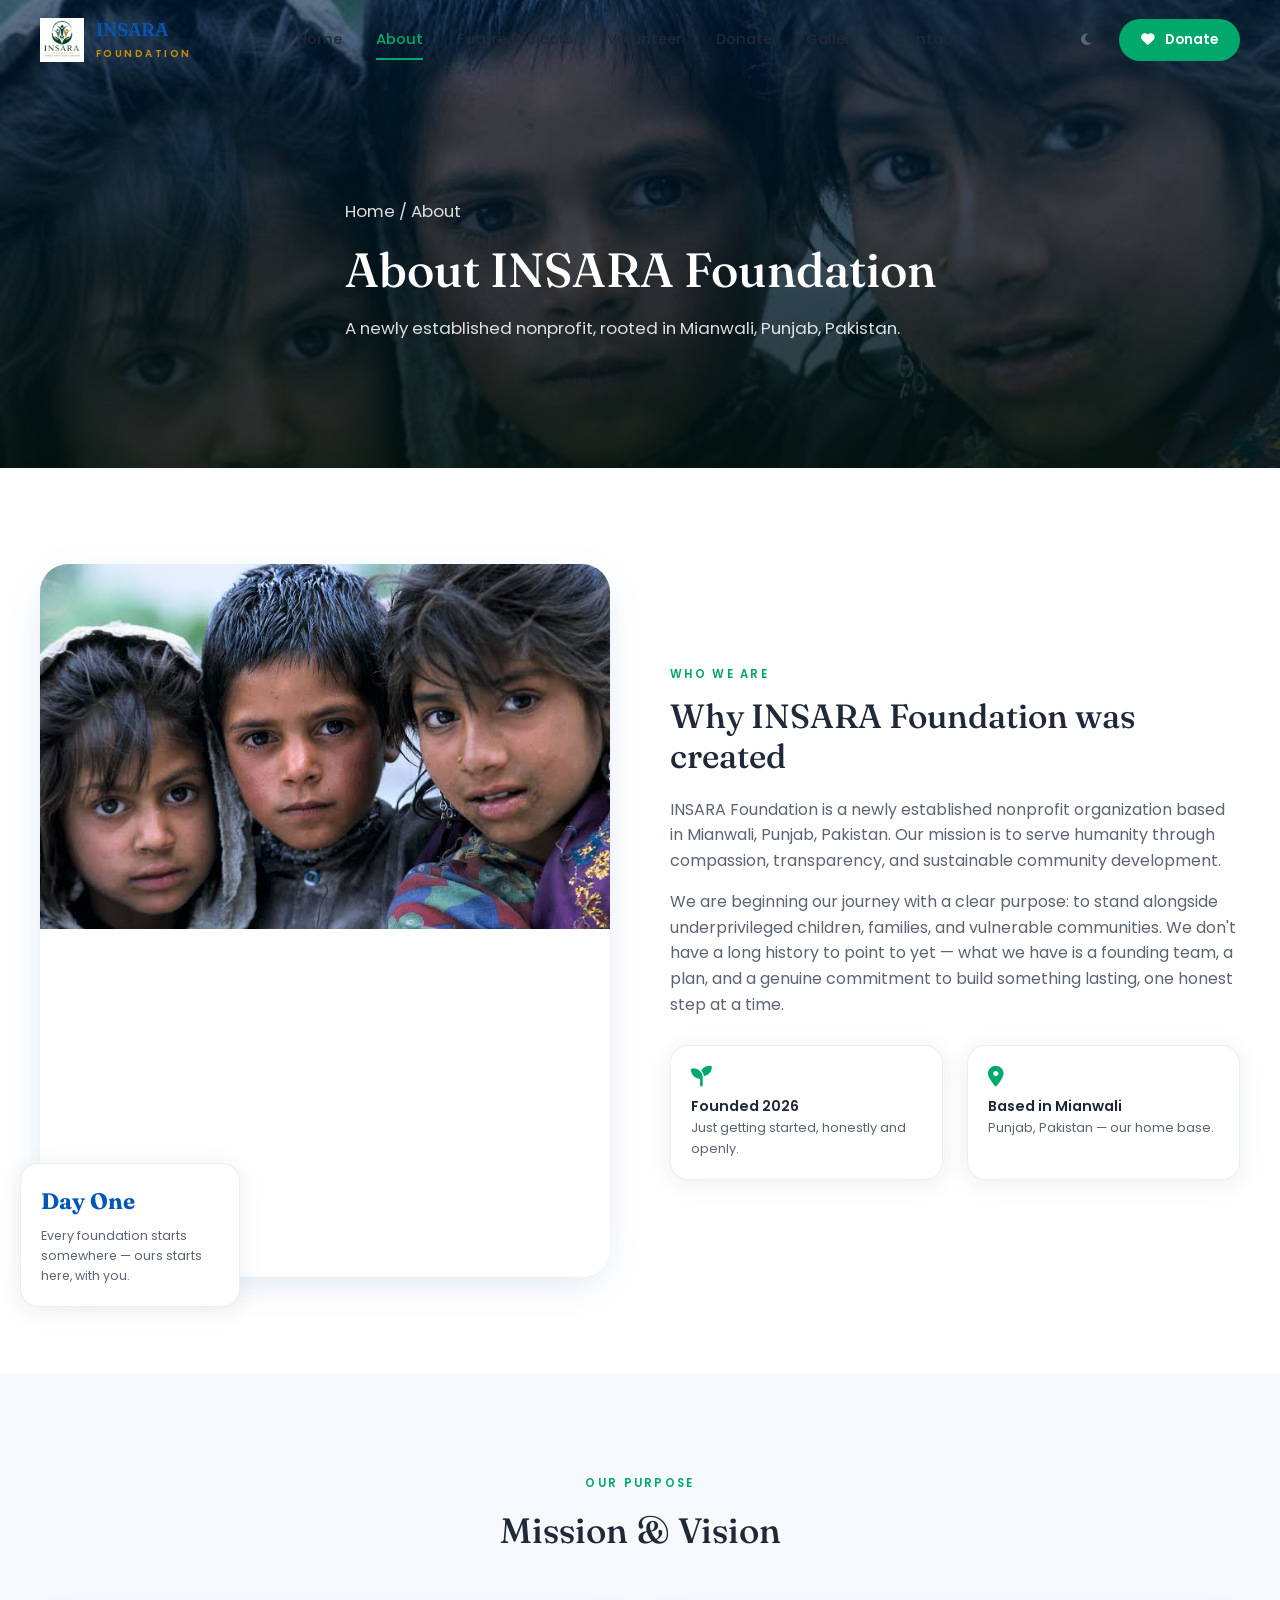
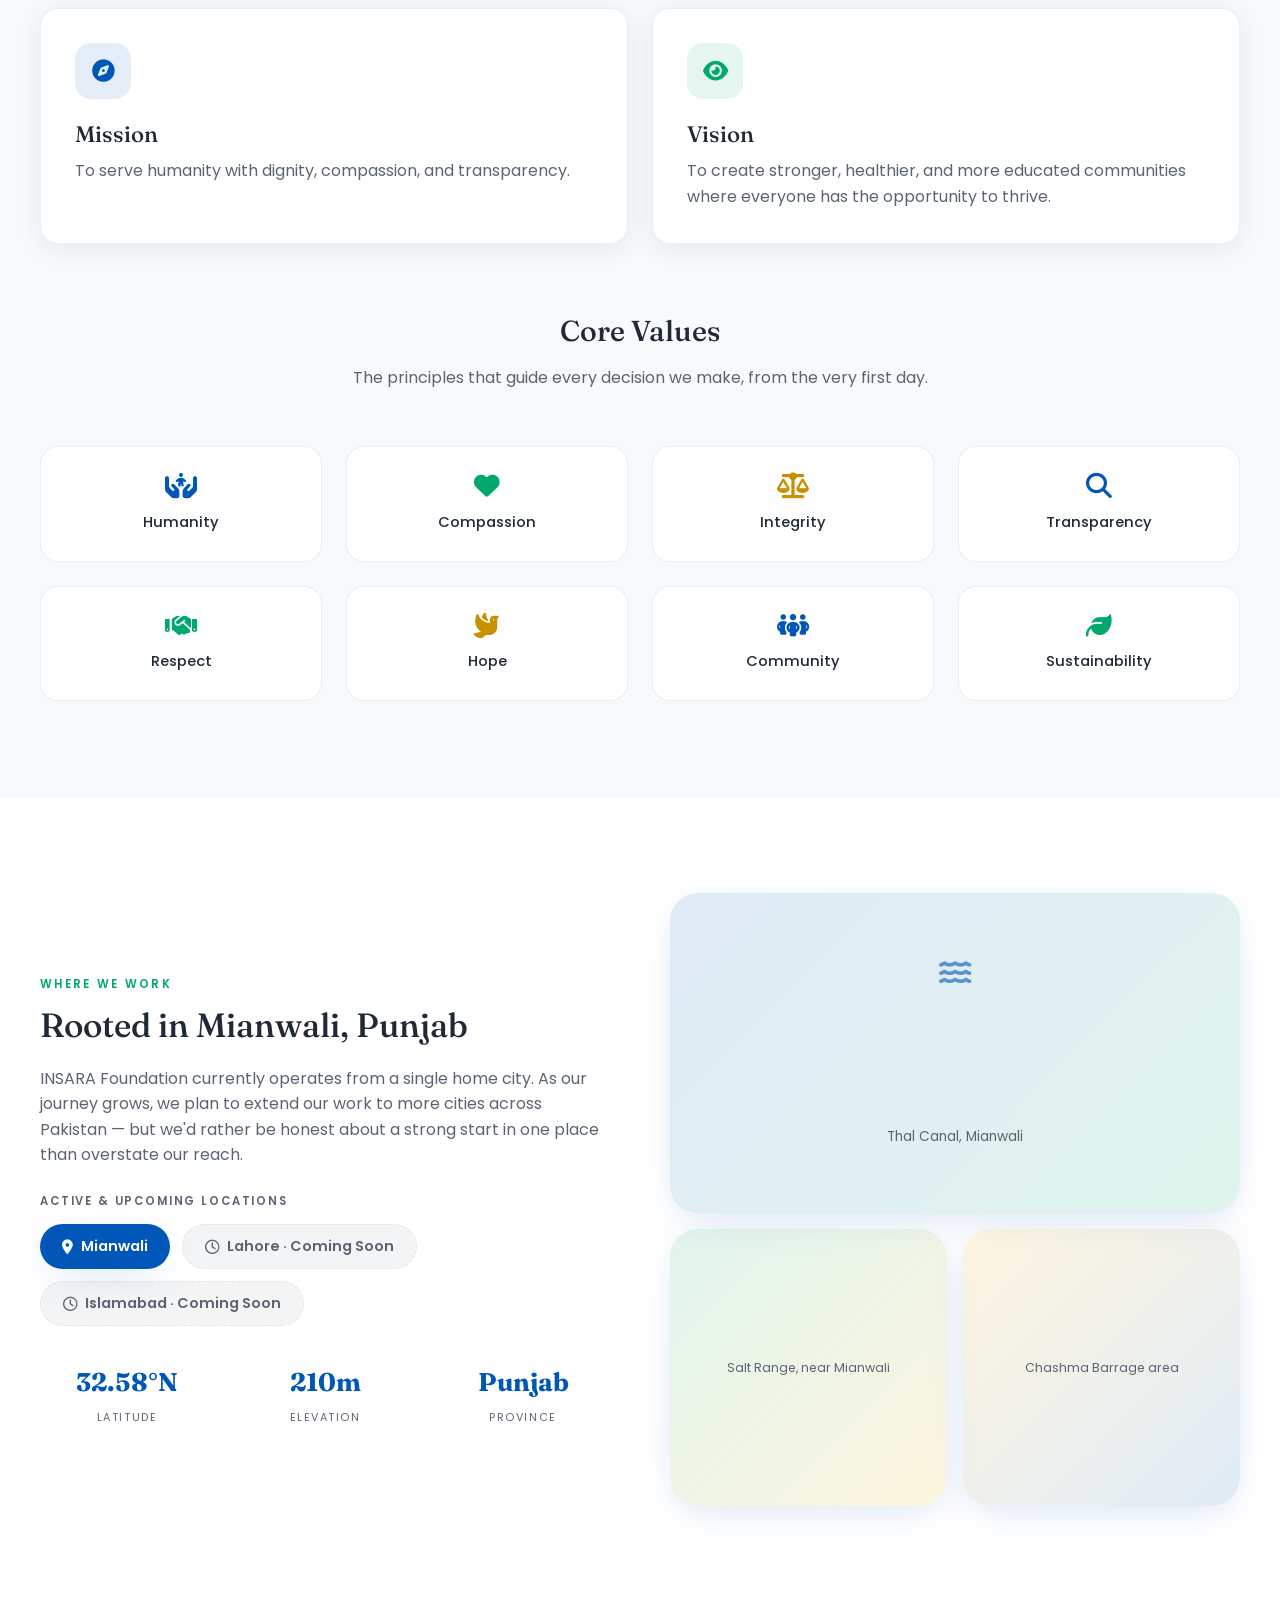
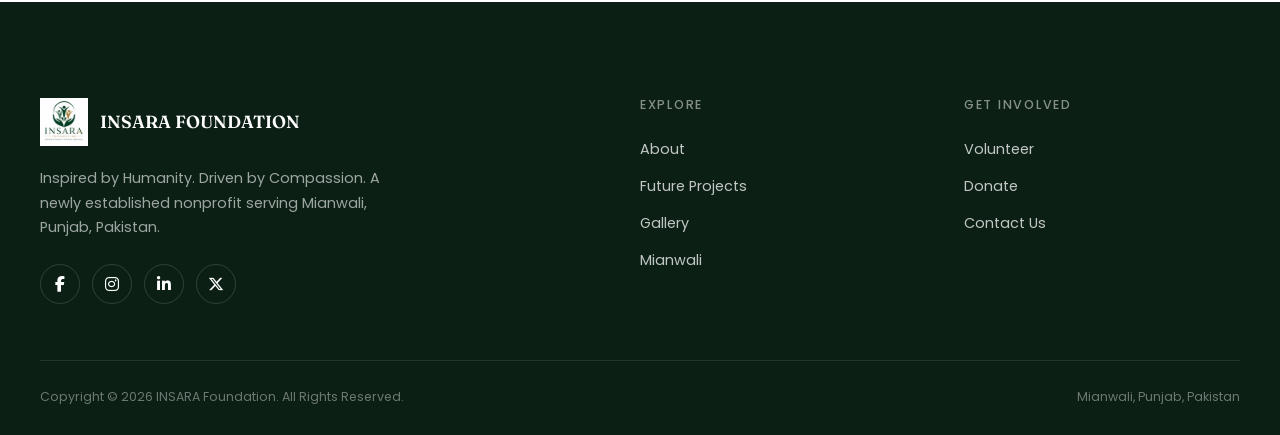
==== about.html @ 2ab28ce2 "Test deployment" ====
<!DOCTYPE html>
<html lang="en">
<head>
<meta charset="UTF-8">
<meta name="viewport" content="width=device-width, initial-scale=1.0">
<title>About Us | INSARA Foundation</title>
<meta name="description" content="Learn about INSARA Foundation, a newly established nonprofit organization based in Mianwali, Punjab, Pakistan, and the mission, vision and values that guide it.">
<meta name="keywords" content="INSARA Foundation, Mianwali, Punjab, Pakistan, NGO, nonprofit, charity, humanitarian, volunteer, donate">
<meta property="og:title" content="About Us | INSARA Foundation">
<meta property="og:description" content="Learn about INSARA Foundation, a newly established nonprofit organization based in Mianwali, Punjab, Pakistan, and the mission, vision and values that guide it.">
<meta property="og:type" content="website">
<meta property="og:image" content="images/hero.jpg">
<link rel="icon" href="images/favicon.png" type="image/png">
<link rel="stylesheet" href="css/style.css">
<link rel="stylesheet" href="css/responsive.css">
<link rel="stylesheet" href="https://cdnjs.cloudflare.com/ajax/libs/font-awesome/6.5.1/css/all.min.css">
</head>
<body>
<header class="site-header" id="site-header">
  <div class="container nav-wrap">
    <a href="index.html" class="brand">
      <img src="images/logo-sm.png" alt="INSARA Foundation logo" width="44" height="45">
      <span>
        <span class="brand-name">INSARA</span>
        <span class="brand-sub">FOUNDATION</span>
      </span>
    </a>
    <nav class="main-nav">
        <a href="index.html">Home</a>
        <a href="about.html" class="active">About</a>
        <a href="projects.html">Future Projects</a>
        <a href="volunteer.html">Volunteer</a>
        <a href="donate.html">Donate</a>
        <a href="gallery.html">Gallery</a>
        <a href="contact.html">Contact</a>
    </nav>
    <div class="header-actions">
      <button class="icon-btn" id="dark-toggle" aria-label="Toggle dark mode"><i class="fa-solid fa-moon"></i></button>
      <a href="donate.html" class="btn btn-secondary" style="padding:10px 22px;font-size:.85rem;"><i class="fa-solid fa-heart"></i> Donate</a>
      <button class="icon-btn menu-toggle" id="menu-toggle" aria-label="Open menu" aria-expanded="false"><i class="fa-solid fa-bars"></i></button>
    </div>
  </div>
  <div class="mobile-nav" id="mobile-nav">
      <a href="index.html">Home</a>
      <a href="about.html">About</a>
      <a href="projects.html">Future Projects</a>
      <a href="volunteer.html">Volunteer</a>
      <a href="donate.html">Donate</a>
      <a href="gallery.html">Gallery</a>
      <a href="contact.html">Contact</a>
    <a href="donate.html" class="btn btn-secondary btn-block" style="margin-top:18px;"><i class="fa-solid fa-heart"></i> Donate</a>
  </div>
</header>

<section class="page-hero" style="background-image:url('images/about.jpg');">
  <div class="container page-hero-inner">
    <p class="breadcrumb"><a href="index.html">Home</a> / About</p>
    <h1>About INSARA Foundation</h1>
    <p>A newly established nonprofit, rooted in Mianwali, Punjab, Pakistan.</p>
  </div>
</section>

<section class="section" id="story">
  <div class="container two-col">
    <div class="img-wrap reveal">
      <div class="img-round" style="aspect-ratio:4/5;">
        <img loading="lazy" src="images/about.jpg" alt="A young girl studying, representing the children INSARA Foundation hopes to support">
      </div>
      <div class="floating-card">
        <strong>Day One</strong>
        <p>Every foundation starts somewhere &mdash; ours starts here, with you.</p>
      </div>
    </div>
    <div class="reveal">
      <span class="eyebrow">Who We Are</span>
      <h2 class="font-display" style="font-size:2.1rem;margin-bottom:20px;">Why INSARA Foundation was created</h2>
      <p style="color:var(--color-text-muted);margin-bottom:16px;">INSARA Foundation is a newly established nonprofit organization based in Mianwali, Punjab, Pakistan. Our mission is to serve humanity through compassion, transparency, and sustainable community development.</p>
      <p style="color:var(--color-text-muted);margin-bottom:28px;">We are beginning our journey with a clear purpose: to stand alongside underprivileged children, families, and vulnerable communities. We don't have a long history to point to yet &mdash; what we have is a founding team, a plan, and a genuine commitment to build something lasting, one honest step at a time.</p>
      <div class="grid grid-2">
        <div class="card card-pad" style="padding:20px;">
          <i class="fa-solid fa-seedling" style="color:var(--color-secondary);font-size:1.3rem;margin-bottom:8px;display:block;"></i>
          <p style="font-weight:600;font-size:.9rem;">Founded 2026</p>
          <p style="font-size:.8rem;color:var(--color-text-muted);">Just getting started, honestly and openly.</p>
        </div>
        <div class="card card-pad" style="padding:20px;">
          <i class="fa-solid fa-location-dot" style="color:var(--color-secondary);font-size:1.3rem;margin-bottom:8px;display:block;"></i>
          <p style="font-weight:600;font-size:.9rem;">Based in Mianwali</p>
          <p style="font-size:.8rem;color:var(--color-text-muted);">Punjab, Pakistan &mdash; our home base.</p>
        </div>
      </div>
    </div>
  </div>
</section>

<section class="section section-alt" id="mission">
  <div class="container">
    <div class="section-head reveal">
      <span class="eyebrow">Our Purpose</span>
      <h2 class="font-display">Mission &amp; Vision</h2>
    </div>
    <div class="grid grid-2" style="margin-bottom:70px;">
      <div class="card card-pad reveal">
        <div class="icon-box blue"><i class="fa-solid fa-compass"></i></div>
        <h3 class="font-display" style="font-size:1.4rem;margin-bottom:10px;">Mission</h3>
        <p style="color:var(--color-text-muted);">To serve humanity with dignity, compassion, and transparency.</p>
      </div>
      <div class="card card-pad reveal">
        <div class="icon-box green"><i class="fa-solid fa-eye"></i></div>
        <h3 class="font-display" style="font-size:1.4rem;margin-bottom:10px;">Vision</h3>
        <p style="color:var(--color-text-muted);">To create stronger, healthier, and more educated communities where everyone has the opportunity to thrive.</p>
      </div>
    </div>

    <div class="section-head reveal">
      <h2 class="font-display" style="font-size:1.8rem;">Core Values</h2>
      <p>The principles that guide every decision we make, from the very first day.</p>
    </div>
    <div class="grid grid-4">
      <div class="value-card reveal"><i class="fa-solid fa-hands-holding-child" style="color:var(--color-primary);"></i><p>Humanity</p></div>
      <div class="value-card reveal"><i class="fa-solid fa-heart" style="color:var(--color-secondary);"></i><p>Compassion</p></div>
      <div class="value-card reveal"><i class="fa-solid fa-scale-balanced" style="color:var(--color-accent-dark);"></i><p>Integrity</p></div>
      <div class="value-card reveal"><i class="fa-solid fa-magnifying-glass" style="color:var(--color-primary);"></i><p>Transparency</p></div>
      <div class="value-card reveal"><i class="fa-solid fa-handshake" style="color:var(--color-secondary);"></i><p>Respect</p></div>
      <div class="value-card reveal"><i class="fa-solid fa-dove" style="color:var(--color-accent-dark);"></i><p>Hope</p></div>
      <div class="value-card reveal"><i class="fa-solid fa-people-group" style="color:var(--color-primary);"></i><p>Community</p></div>
      <div class="value-card reveal"><i class="fa-solid fa-leaf" style="color:var(--color-secondary);"></i><p>Sustainability</p></div>
    </div>
  </div>
</section>

<section class="section" id="mianwali">
  <div class="container two-col">
    <div class="reveal">
      <span class="eyebrow">Where We Work</span>
      <h2 class="font-display" style="font-size:2.1rem;margin-bottom:20px;">Rooted in Mianwali, Punjab</h2>
      <p style="color:var(--color-text-muted);margin-bottom:24px;">INSARA Foundation currently operates from a single home city. As our journey grows, we plan to extend our work to more cities across Pakistan &mdash; but we'd rather be honest about a strong start in one place than overstate our reach.</p>
      <p style="font-size:.72rem;text-transform:uppercase;letter-spacing:.16em;color:var(--color-text-muted);font-weight:600;margin-bottom:14px;">Active &amp; Upcoming Locations</p>
      <div style="display:flex;flex-wrap:wrap;gap:12px;margin-bottom:36px;">
        <button class="city-chip active"><i class="fa-solid fa-location-dot"></i> Mianwali</button>
        <button class="city-chip disabled" disabled><i class="fa-regular fa-clock"></i> Lahore &middot; Coming Soon</button>
        <button class="city-chip disabled" disabled><i class="fa-regular fa-clock"></i> Islamabad &middot; Coming Soon</button>
      </div>
      <div class="grid grid-3">
        <div class="stat-mini"><strong>32.58&deg;N</strong><span>Latitude</span></div>
        <div class="stat-mini"><strong>210m</strong><span>Elevation</span></div>
        <div class="stat-mini"><strong>Punjab</strong><span>Province</span></div>
      </div>
    </div>
    <div class="grid grid-2 reveal" style="gap:16px;">
      <div class="img-round" style="grid-column:1/-1;aspect-ratio:16/9;">
        <img loading="lazy" src="https://upload.wikimedia.org/wikipedia/commons/a/af/Thal_Canal.JPG"
             onerror="this.parentElement.innerHTML='<div style=&quot;height:100%;display:grid;place-items:center;background:linear-gradient(135deg,rgba(0,87,184,.12),rgba(0,168,107,.12));color:var(--color-text-muted);font-size:.85rem;flex-direction:column;gap:8px;&quot;><i class=&quot;fa-solid fa-water&quot; style=&quot;font-size:1.8rem;color:var(--color-primary);opacity:.6;&quot;></i>Thal Canal, Mianwali</div>'"
             alt="Thal Canal running through Mianwali city">
      </div>
      <div class="img-round" style="aspect-ratio:1/1;">
        <img loading="lazy" src="https://upload.wikimedia.org/wikipedia/commons/7/79/Salt_Range.jpg"
             onerror="this.parentElement.innerHTML='<div style=&quot;height:100%;display:grid;place-items:center;background:linear-gradient(135deg,rgba(0,168,107,.12),rgba(244,180,0,.12));color:var(--color-text-muted);font-size:.78rem;text-align:center;padding:10px;&quot;>Salt Range, near Mianwali</div>'"
             alt="Salt Range landscape near Mianwali">
      </div>
      <div class="img-round" style="aspect-ratio:1/1;">
        <img loading="lazy" src="https://upload.wikimedia.org/wikipedia/commons/7/75/View_of_Chashma_Barrage_from_Restaurant.JPG"
             onerror="this.parentElement.innerHTML='<div style=&quot;height:100%;display:grid;place-items:center;background:linear-gradient(135deg,rgba(244,180,0,.12),rgba(0,87,184,.12));color:var(--color-text-muted);font-size:.78rem;text-align:center;padding:10px;&quot;>Chashma Barrage area</div>'"
             alt="View near Chashma Barrage, Mianwali District">
      </div>
    </div>
  </div>
</section>
<footer class="site-footer">
  <div class="container">
    <div class="footer-grid">
      <div class="footer-brand-col">
        <a href="index.html" class="footer-brand">
          <img src="images/logo-sm.png" alt="INSARA Foundation logo">
          <span class="font-display" style="font-weight:600;font-size:1.1rem;">INSARA FOUNDATION</span>
        </a>
        <p class="footer-desc">Inspired by Humanity. Driven by Compassion. A newly established nonprofit serving Mianwali, Punjab, Pakistan.</p>
        <div class="social-row">
          <a href="#" aria-label="Facebook"><i class="fa-brands fa-facebook-f"></i></a>
          <a href="#" aria-label="Instagram"><i class="fa-brands fa-instagram"></i></a>
          <a href="#" aria-label="LinkedIn"><i class="fa-brands fa-linkedin-in"></i></a>
          <a href="#" aria-label="X"><i class="fa-brands fa-x-twitter"></i></a>
        </div>
      </div>
      <div class="footer-col">
        <h4>Explore</h4>
        <a href="about.html">About</a>
        <a href="projects.html">Future Projects</a>
        <a href="gallery.html">Gallery</a>
        <a href="about.html#mianwali">Mianwali</a>
      </div>
      <div class="footer-col">
        <h4>Get Involved</h4>
        <a href="volunteer.html">Volunteer</a>
        <a href="donate.html">Donate</a>
        <a href="contact.html">Contact Us</a>
      </div>
    </div>
    <div class="footer-bottom">
      <p>Copyright &copy; 2026 INSARA Foundation. All Rights Reserved.</p>
      <p>Mianwali, Punjab, Pakistan</p>
    </div>
  </div>
</footer>

<button class="back-to-top" id="back-to-top" aria-label="Back to top"><i class="fa-solid fa-arrow-up"></i></button>
<script src="js/script.js"></script>
</body>
</html>
---- css/style.css ----
/* ==========================================================================
   INSARA FOUNDATION — MAIN STYLESHEET
   Edit colors, fonts and spacing in :root below to restyle the whole site.
   ========================================================================== */

@import url('https://fonts.googleapis.com/css2?family=Poppins:ital,wght@0,300;0,400;0,500;0,600;0,700;0,800;1,500&family=Fraunces:ital,opsz,wght@0,9..144,500;1,9..144,500&display=swap');

:root{
  /* ---- brand colors (from the requested palette) ---- */
  --color-primary:        #0057B8;
  --color-primary-light:  #2E7CD6;
  --color-primary-dark:   #00408A;
  --color-secondary:      #00A86B;
  --color-secondary-light:#28C48A;
  --color-secondary-dark: #007A4D;
  --color-accent:         #F4B400;
  --color-accent-light:   #FFCB3D;
  --color-accent-dark:    #C79000;
  --color-bg:             #FFFFFF;
  --color-bg-alt:         #F7FAFC;
  --color-text:           #1F2937;
  --color-text-muted:     #5B6472;
  --color-border:         rgba(31,41,55,.08);

  /* ---- dark mode overrides ---- */
  --color-bg-dark:        #0B1120;
  --color-bg-alt-dark:    #0E1626;
  --color-card-dark:      #111A2E;
  --color-text-dark:      #F3F4F6;
  --color-border-dark:    rgba(255,255,255,.1);

  --font-body: 'Poppins', ui-sans-serif, system-ui, sans-serif;
  --font-display: 'Fraunces', 'Poppins', serif;

  --radius-sm: 10px;
  --radius-md: 18px;
  --radius-lg: 28px;
  --radius-pill: 999px;

  --shadow-soft: 0 10px 40px -10px rgba(0,87,184,.18);
  --shadow-card: 0 4px 24px rgba(31,41,55,.08);

  --container: 1240px;
  --header-h: 80px;
}

/* ---------------------------------- reset --------------------------------- */
*, *::before, *::after{ box-sizing:border-box; margin:0; padding:0; }
html{ scroll-behavior:smooth; -webkit-text-size-adjust:100%; }
body{
  font-family:var(--font-body);
  color:var(--color-text);
  background:var(--color-bg);
  line-height:1.6;
  -webkit-font-smoothing:antialiased;
  transition:background-color .3s ease, color .3s ease;
}
img{ max-width:100%; display:block; }
a{ color:inherit; text-decoration:none; }
ul{ list-style:none; }
button{ font-family:inherit; cursor:pointer; border:none; background:none; color:inherit; }
input, textarea, select{ font-family:inherit; font-size:1rem; }
h1,h2,h3,h4{ font-weight:500; line-height:1.2; }
::selection{ background:var(--color-secondary); color:#fff; }

body.dark{
  background:var(--color-bg-dark);
  color:var(--color-text-dark);
}

.container{ max-width:var(--container); margin-inline:auto; padding-inline:20px; }
.section{ padding:96px 0; }
.section-alt{ background:var(--color-bg-alt); }
body.dark .section-alt{ background:var(--color-bg-alt-dark); }

.font-display{ font-family:var(--font-display); }

.eyebrow{
  display:inline-block;
  color:var(--color-secondary);
  font-weight:600;
  letter-spacing:.2em;
  font-size:.72rem;
  text-transform:uppercase;
  margin-bottom:12px;
}
.section-head{ max-width:640px; margin:0 auto 56px; text-align:center; }
.section-head h2{ font-size:2.2rem; margin-top:6px; }
.section-head p{ color:var(--color-text-muted); margin-top:16px; }
body.dark .section-head p{ color:#9CA3AF; }

/* ------------------------------- buttons ------------------------------- */
.btn{
  display:inline-flex; align-items:center; gap:10px;
  font-weight:600; font-size:.95rem;
  padding:14px 30px; border-radius:var(--radius-pill);
  transition:transform .2s ease, box-shadow .2s ease, background-color .2s ease, color .2s ease;
}
.btn:hover{ transform:translateY(-2px); }
.btn-primary{ background:var(--color-primary); color:#fff; box-shadow:var(--shadow-soft); }
.btn-primary:hover{ background:var(--color-primary-dark); }
.btn-secondary{ background:var(--color-secondary); color:#fff; box-shadow:var(--shadow-soft); }
.btn-secondary:hover{ background:var(--color-secondary-dark); }
.btn-accent{ background:var(--color-accent); color:var(--color-text); box-shadow:var(--shadow-soft); }
.btn-accent:hover{ background:var(--color-accent-dark); }
.btn-outline{ background:rgba(255,255,255,.1); border:1px solid rgba(255,255,255,.4); color:#fff; backdrop-filter:blur(6px); }
.btn-outline:hover{ background:rgba(255,255,255,.2); }
.btn-block{ width:100%; justify-content:center; }

/* -------------------------------- header -------------------------------- */
.site-header{
  position:fixed; top:0; left:0; right:0; z-index:1000;
  transition:all .3s ease;
}
.site-header.scrolled{
  background:rgba(255,255,255,.92);
  backdrop-filter:blur(12px);
  box-shadow:0 4px 24px rgba(0,0,0,.08);
}
body.dark .site-header.scrolled{ background:rgba(11,17,32,.92); }

.nav-wrap{
  display:flex; align-items:center; justify-content:space-between;
  height:var(--header-h); transition:height .3s ease;
}
.site-header.scrolled .nav-wrap{ height:64px; }

.brand{ display:flex; align-items:center; gap:12px; }
.brand img{ height:44px; width:44px; object-fit:contain; }
.brand-name{ font-family:var(--font-display); font-weight:600; font-size:1.15rem; color:var(--color-primary); line-height:1.1; }
body.dark .brand-name{ color:#fff; }
.brand-sub{ display:block; font-size:.62rem; letter-spacing:.25em; color:var(--color-accent-dark); font-weight:600; margin-top:2px; }
body.dark .brand-sub{ color:var(--color-accent); }

.main-nav{ display:flex; align-items:center; gap:34px; }
.main-nav a{
  font-size:.92rem; font-weight:500; color:var(--color-text); position:relative; padding:4px 0;
}
body.dark .main-nav a{ color:#E5E7EB; }
.main-nav a::after{
  content:''; position:absolute; left:0; bottom:-4px; width:0; height:2px;
  background:var(--color-secondary); transition:width .25s ease;
}
.main-nav a:hover::after, .main-nav a.active::after{ width:100%; }
.main-nav a.active{ color:var(--color-secondary); }

.header-actions{ display:flex; align-items:center; gap:12px; }
.icon-btn{
  height:42px; width:42px; border-radius:50%; display:grid; place-items:center;
  border:1px solid var(--color-border); color:var(--color-text-muted);
  transition:all .2s ease;
}
.icon-btn:hover{ border-color:var(--color-secondary); color:var(--color-secondary); }
body.dark .icon-btn{ border-color:var(--color-border-dark); color:#D1D5DB; }

.menu-toggle{ display:none; }

.mobile-nav{
  display:none; position:fixed; inset:var(--header-h) 0 0 0; z-index:999;
  background:#fff; padding:24px 20px; overflow-y:auto;
}
body.dark .mobile-nav{ background:var(--color-bg-dark); }
.mobile-nav.open{ display:block; }
.mobile-nav a{
  display:block; padding:16px 4px; border-bottom:1px solid var(--color-border);
  font-weight:500;
}
body.dark .mobile-nav a{ border-color:var(--color-border-dark); }

/* -------------------------------- hero -------------------------------- */
.hero{
  min-height:100vh; display:flex; align-items:center;
  padding-top:calc(var(--header-h) + 40px); padding-bottom:80px;
  position:relative; color:#fff;
  background-size:cover; background-position:center 30%;
}
.hero::before{
  content:''; position:absolute; inset:0;
  background:linear-gradient(180deg, rgba(0,30,60,.55) 0%, rgba(0,30,60,.74) 55%, rgba(3,20,15,.88) 100%);
}
.hero-inner{ position:relative; max-width:720px; }
.badge{
  display:inline-flex; align-items:center; gap:10px;
  background:rgba(255,255,255,.1); border:1px solid rgba(255,255,255,.28);
  backdrop-filter:blur(6px);
  padding:9px 18px 9px 10px; border-radius:var(--radius-pill); margin-bottom:26px;
}
.badge .dot{ height:8px; width:8px; border-radius:50%; background:var(--color-accent); animation:pulse 2s infinite; }
.badge span:last-child{ font-size:.72rem; letter-spacing:.16em; text-transform:uppercase; color:rgba(255,255,255,.9); }
@keyframes pulse{ 0%,100%{ opacity:1;} 50%{ opacity:.4;} }

.hero h1{ font-family:var(--font-display); font-size:clamp(2.2rem, 5vw, 3.6rem); line-height:1.12; }
.hero h1 span{ color:var(--color-accent); }
.hero p{ margin-top:24px; font-size:1.15rem; color:rgba(255,255,255,.88); max-width:560px; }
.hero-actions{ display:flex; flex-wrap:wrap; gap:16px; margin-top:40px; }

.page-hero{
  min-height:52vh; display:flex; align-items:center;
  padding-top:calc(var(--header-h) + 40px); padding-bottom:64px;
  position:relative; color:#fff; background-size:cover; background-position:center;
}
.page-hero::before{ content:''; position:absolute; inset:0; background:linear-gradient(180deg, rgba(0,30,60,.62), rgba(3,20,15,.86)); }
.page-hero-inner{ position:relative; max-width:680px; }
.page-hero h1{ font-family:var(--font-display); font-size:clamp(2rem,4.5vw,3rem); }
.page-hero p{ margin-top:16px; color:rgba(255,255,255,.85); font-size:1.05rem; }
.breadcrumb{ font-size:.8rem; color:rgba(255,255,255,.7); margin-bottom:16px; }
.breadcrumb a:hover{ color:#fff; }

.scroll-cue{
  position:absolute; bottom:32px; left:50%; transform:translateX(-50%);
  color:rgba(255,255,255,.7); animation:bob 2.2s ease-in-out infinite;
}
@keyframes bob{ 0%,100%{ transform:translate(-50%,0);} 50%{ transform:translate(-50%,8px);} }

/* -------------------------------- grids -------------------------------- */
.grid{ display:grid; gap:24px; }
.grid-2{ grid-template-columns:repeat(2,1fr); }
.grid-3{ grid-template-columns:repeat(3,1fr); }
.grid-4{ grid-template-columns:repeat(4,1fr); }
.two-col{ display:grid; grid-template-columns:1fr 1fr; gap:60px; align-items:center; }

/* -------------------------------- cards -------------------------------- */
.card{
  background:#fff; border:1px solid var(--color-border); border-radius:var(--radius-md);
  box-shadow:var(--shadow-card); transition:transform .35s ease, box-shadow .35s ease;
}
body.dark .card{ background:var(--color-card-dark); border-color:var(--color-border-dark); }
.card:hover{ transform:translateY(-6px); box-shadow:0 20px 40px -12px rgba(0,87,184,.22); }
.card-pad{ padding:34px; }

.icon-box{
  height:56px; width:56px; border-radius:16px; display:grid; place-items:center;
  margin-bottom:22px; font-size:1.4rem;
}
.icon-box.blue{ background:rgba(0,87,184,.1); color:var(--color-primary); }
.icon-box.green{ background:rgba(0,168,107,.1); color:var(--color-secondary); }
.icon-box.gold{ background:rgba(244,180,0,.12); color:var(--color-accent-dark); }

.value-card{
  text-align:center; padding:26px 16px; border-radius:var(--radius-md);
  background:#fff; border:1px solid var(--color-border);
}
body.dark .value-card{ background:var(--color-card-dark); border-color:var(--color-border-dark); }
.value-card i{ font-size:1.6rem; margin-bottom:12px; }
.value-card p{ font-weight:500; font-size:.92rem; }

.focus-card{ padding:30px; border-radius:var(--radius-md); }
.focus-card h3{ margin-bottom:10px; font-size:1.05rem; }
.focus-card p{ color:var(--color-text-muted); font-size:.9rem; }
body.dark .focus-card p{ color:#9CA3AF; }

.initiative-card{ border-radius:var(--radius-md); overflow:hidden; }
.initiative-thumb{
  height:160px; display:grid; place-items:center; font-size:2.4rem;
}
.initiative-thumb.g1{ background:linear-gradient(135deg, rgba(0,87,184,.15), rgba(0,168,107,.15)); color:var(--color-primary); }
.initiative-thumb.g2{ background:linear-gradient(135deg, rgba(0,168,107,.15), rgba(244,180,0,.15)); color:var(--color-secondary); }
.initiative-thumb.g3{ background:linear-gradient(135deg, rgba(244,180,0,.15), rgba(0,87,184,.15)); color:var(--color-accent-dark); }
.initiative-body{ padding:26px; }

.planned-badge{
  display:inline-block; font-size:.66rem; letter-spacing:.08em; font-weight:600;
  text-transform:uppercase; padding:5px 12px; border-radius:var(--radius-pill);
  background:rgba(244,180,0,.14); color:#A3760A; border:1px solid rgba(244,180,0,.35);
}
body.dark .planned-badge{ color:var(--color-accent-light); background:rgba(244,180,0,.12); }

/* -------------------------------- info blocks -------------------------------- */
.stat-mini{ text-align:center; }
.stat-mini strong{ display:block; font-family:var(--font-display); font-size:1.6rem; color:var(--color-primary); }
body.dark .stat-mini strong{ color:var(--color-primary-light); }
.stat-mini span{ font-size:.68rem; text-transform:uppercase; letter-spacing:.14em; color:var(--color-text-muted); }

.note-box{
  padding:20px; border-radius:var(--radius-md);
  background:rgba(0,168,107,.06); border:1px solid rgba(0,168,107,.22);
  font-size:.92rem; color:var(--color-text-muted); margin-bottom:26px;
}
body.dark .note-box{ background:rgba(255,255,255,.04); color:#D1D5DB; }

.floating-card{
  position:absolute; bottom:-30px; left:-20px; max-width:220px;
  background:#fff; padding:20px; border-radius:var(--radius-md); box-shadow:var(--shadow-card);
  border:1px solid var(--color-border);
}
body.dark .floating-card{ background:var(--color-card-dark); border-color:var(--color-border-dark); }
.floating-card strong{ display:block; font-family:var(--font-display); font-size:1.4rem; color:var(--color-primary); }
body.dark .floating-card strong{ color:var(--color-primary-light); }
.floating-card p{ font-size:.78rem; color:var(--color-text-muted); margin-top:6px; }

.img-round{ border-radius:var(--radius-lg); overflow:hidden; box-shadow:var(--shadow-soft); }
.img-wrap{ position:relative; }

/* -------------------------------- city chips -------------------------------- */
.city-chip{
  display:inline-flex; align-items:center; gap:8px;
  padding:11px 22px; border-radius:var(--radius-pill); font-size:.9rem; font-weight:600;
}
.city-chip.active{ background:var(--color-primary); color:#fff; box-shadow:var(--shadow-soft); }
.city-chip.disabled{
  background:rgba(31,41,55,.05); color:var(--color-text-muted);
  border:1px dashed var(--color-border); cursor:not-allowed;
}
body.dark .city-chip.disabled{ background:rgba(255,255,255,.04); border-color:var(--color-border-dark); color:#6B7280; }

/* -------------------------------- gallery -------------------------------- */
.gallery-placeholder{
  aspect-ratio:1/1; border-radius:var(--radius-md);
  border:2px dashed var(--color-border);
  display:grid; place-items:center; color:#C7CDD6; font-size:1.8rem;
}
body.dark .gallery-placeholder{ border-color:var(--color-border-dark); color:#3A4356; }

/* -------------------------------- forms -------------------------------- */
.form-group{ margin-bottom:20px; }
.form-group label{ display:block; font-size:.9rem; font-weight:500; margin-bottom:8px; }
.form-group input, .form-group textarea, .form-group select{
  width:100%; padding:13px 16px; border-radius:12px;
  border:1px solid var(--color-border); background:transparent; color:inherit;
  transition:border-color .2s ease;
}
body.dark .form-group input, body.dark .form-group textarea, body.dark .form-group select{ border-color:var(--color-border-dark); }
.form-group input:focus, .form-group textarea:focus, .form-group select:focus{
  outline:none; border-color:var(--color-secondary);
}
.form-row{ display:grid; grid-template-columns:1fr 1fr; gap:20px; }
.form-status{
  margin-top:16px; font-size:.9rem; color:var(--color-secondary); display:none;
}
.form-status.show{ display:block; }

.contact-item{
  display:flex; gap:16px; align-items:flex-start;
  padding:22px; border-radius:var(--radius-md);
  background:#fff; border:1px solid var(--color-border); box-shadow:var(--shadow-card);
  margin-bottom:18px;
}
body.dark .contact-item{ background:var(--color-card-dark); border-color:var(--color-border-dark); }
.contact-item .icon-box{ margin-bottom:0; flex-shrink:0; }
.contact-item h4{ font-size:.9rem; margin-bottom:4px; }
.contact-item p, .contact-item a{ font-size:.9rem; color:var(--color-text-muted); }
body.dark .contact-item p, body.dark .contact-item a{ color:#9CA3AF; }

.map-frame{ border-radius:var(--radius-md); overflow:hidden; border:1px solid var(--color-border); box-shadow:var(--shadow-card); aspect-ratio:4/3; }
body.dark .map-frame{ border-color:var(--color-border-dark); }
.map-frame iframe{ width:100%; height:100%; border:0; }
body.dark .map-frame iframe{ filter:invert(92%) hue-rotate(180deg); }

/* -------------------------------- footer -------------------------------- */
.site-footer{ background:#0B1F14; color:#fff; padding:96px 0 28px; }
.footer-grid{ display:grid; grid-template-columns:2fr 1fr 1fr; gap:48px; padding-bottom:56px; border-bottom:1px solid rgba(255,255,255,.1); }
.footer-brand{ display:flex; align-items:center; gap:12px; margin-bottom:20px; }
.footer-brand img{ height:48px; width:48px; object-fit:contain; }
.footer-desc{ color:rgba(255,255,255,.6); font-size:.9rem; max-width:340px; line-height:1.7; }
.social-row{ display:flex; gap:12px; margin-top:24px; }
.social-row a{
  height:40px; width:40px; border-radius:50%; display:grid; place-items:center;
  border:1px solid rgba(255,255,255,.15); transition:all .2s ease;
}
.social-row a:hover{ background:var(--color-secondary); border-color:var(--color-secondary); }
.footer-col h4{ font-size:.78rem; text-transform:uppercase; letter-spacing:.14em; color:rgba(255,255,255,.5); margin-bottom:18px; }
.footer-col a{ display:block; padding:7px 0; font-size:.9rem; color:rgba(255,255,255,.75); transition:color .2s ease; }
.footer-col a:hover{ color:var(--color-accent); }
.footer-bottom{ display:flex; justify-content:space-between; align-items:center; padding-top:26px; font-size:.78rem; color:rgba(255,255,255,.4); }

/* -------------------------------- misc -------------------------------- */
.back-to-top{
  position:fixed; bottom:26px; right:26px; z-index:900;
  height:48px; width:48px; border-radius:50%;
  background:var(--color-primary); color:#fff; display:grid; place-items:center;
  box-shadow:var(--shadow-soft);
  opacity:0; pointer-events:none; transform:translateY(16px);
  transition:all .3s ease;
}
.back-to-top.show{ opacity:1; pointer-events:auto; transform:translateY(0); }

.reveal{ opacity:0; transform:translateY(24px); transition:opacity .7s ease, transform .7s ease; }
.reveal.in{ opacity:1; transform:translateY(0); }
@media (prefers-reduced-motion: reduce){
  .reveal{ opacity:1; transform:none; transition:none; }
  html{ scroll-behavior:auto; }
}

.bg-primary{ background:var(--color-primary); color:#fff; position:relative; overflow:hidden; }
.bg-dots::before{
  content:''; position:absolute; inset:0; opacity:.12; pointer-events:none;
  background-image:radial-gradient(#fff 1.4px, transparent 1.4px); background-size:22px 22px;
}
---- css/responsive.css ----
/* ==========================================================================
   INSARA FOUNDATION — RESPONSIVE STYLES
   Mobile-first overrides. Edit breakpoints here to adjust layout per device.
   ========================================================================== */

/* ---------- tablets & small laptops (<=1024px) ---------- */
@media (max-width:1024px){
  .grid-4{ grid-template-columns:repeat(2,1fr); }
  .grid-3{ grid-template-columns:repeat(2,1fr); }
  .footer-grid{ grid-template-columns:1fr 1fr; }
  .footer-grid .footer-brand-col{ grid-column:1 / -1; }
}

/* ---------- tablets (<=900px) ---------- */
@media (max-width:900px){
  .main-nav{ display:none; }
  .menu-toggle{ display:grid; place-items:center; }
  .two-col{ grid-template-columns:1fr; gap:40px; }
  .two-col.reverse-mobile > *:first-child{ order:2; }
  .hero h1{ font-size:clamp(1.9rem,7vw,2.8rem); }
  .section{ padding:72px 0; }
  section .container[style*="grid-template-columns:2fr 3fr"]{ grid-template-columns:1fr !important; }
}

/* ---------- mobile (<=640px) ---------- */
@media (max-width:640px){
  :root{ --header-h:72px; }
  .grid-4, .grid-3, .grid-2{ grid-template-columns:repeat(2,1fr); }
  .form-row{ grid-template-columns:1fr; }
  .footer-grid{ grid-template-columns:1fr; }
  .footer-bottom{ flex-direction:column; gap:8px; text-align:center; }
  .section-head h2{ font-size:1.7rem; }
  .hero p{ font-size:1rem; }
  .hero-actions .btn{ width:100%; justify-content:center; }
  .floating-card{ position:static; margin-top:20px; max-width:100%; }
  .btn{ padding:13px 24px; font-size:.9rem; }
  .brand-name{ font-size:1rem; }
  .card-pad{ padding:26px; }
}

/* ---------- very small phones (<=400px) ---------- */
@media (max-width:400px){
  .grid-4, .grid-3, .grid-2{ grid-template-columns:1fr; }
  .container{ padding-inline:16px; }
}

/* ---------- print ---------- */
@media print{
  .site-header, .back-to-top, .mobile-nav{ display:none !important; }
}
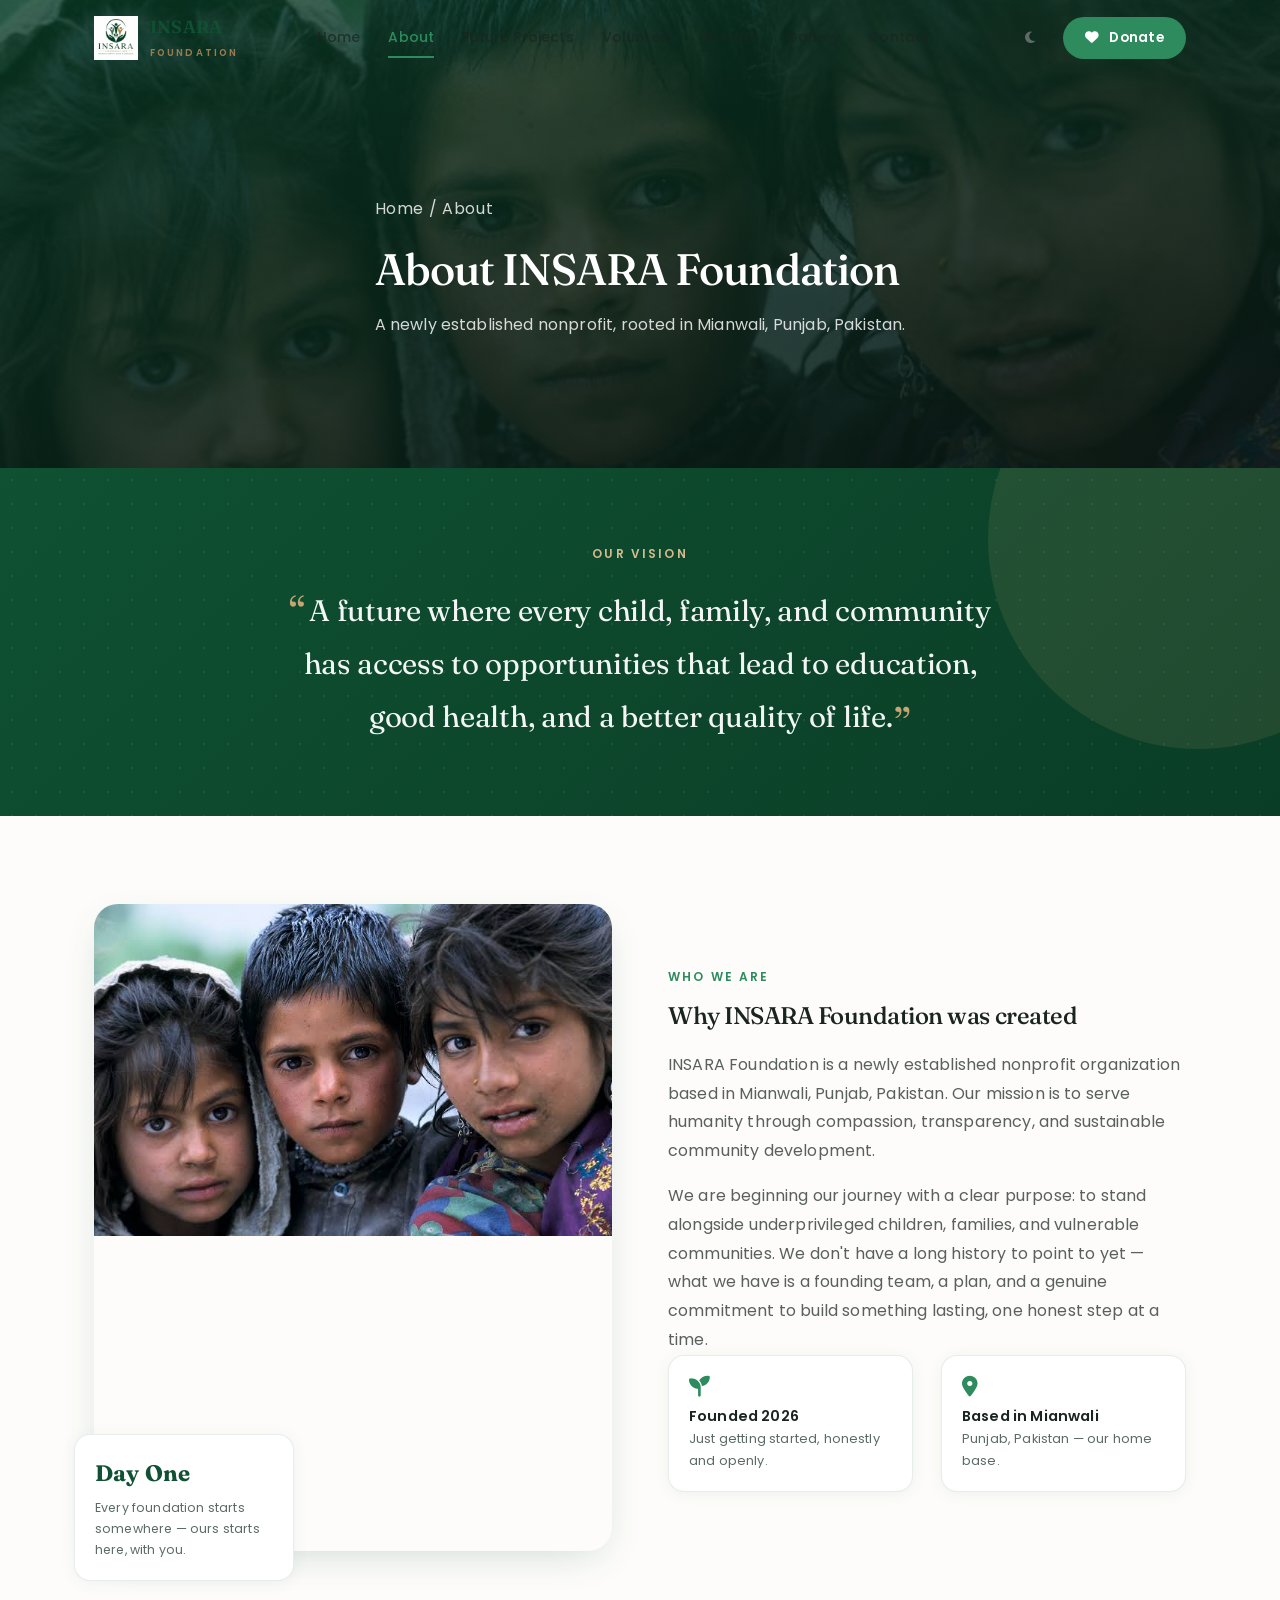
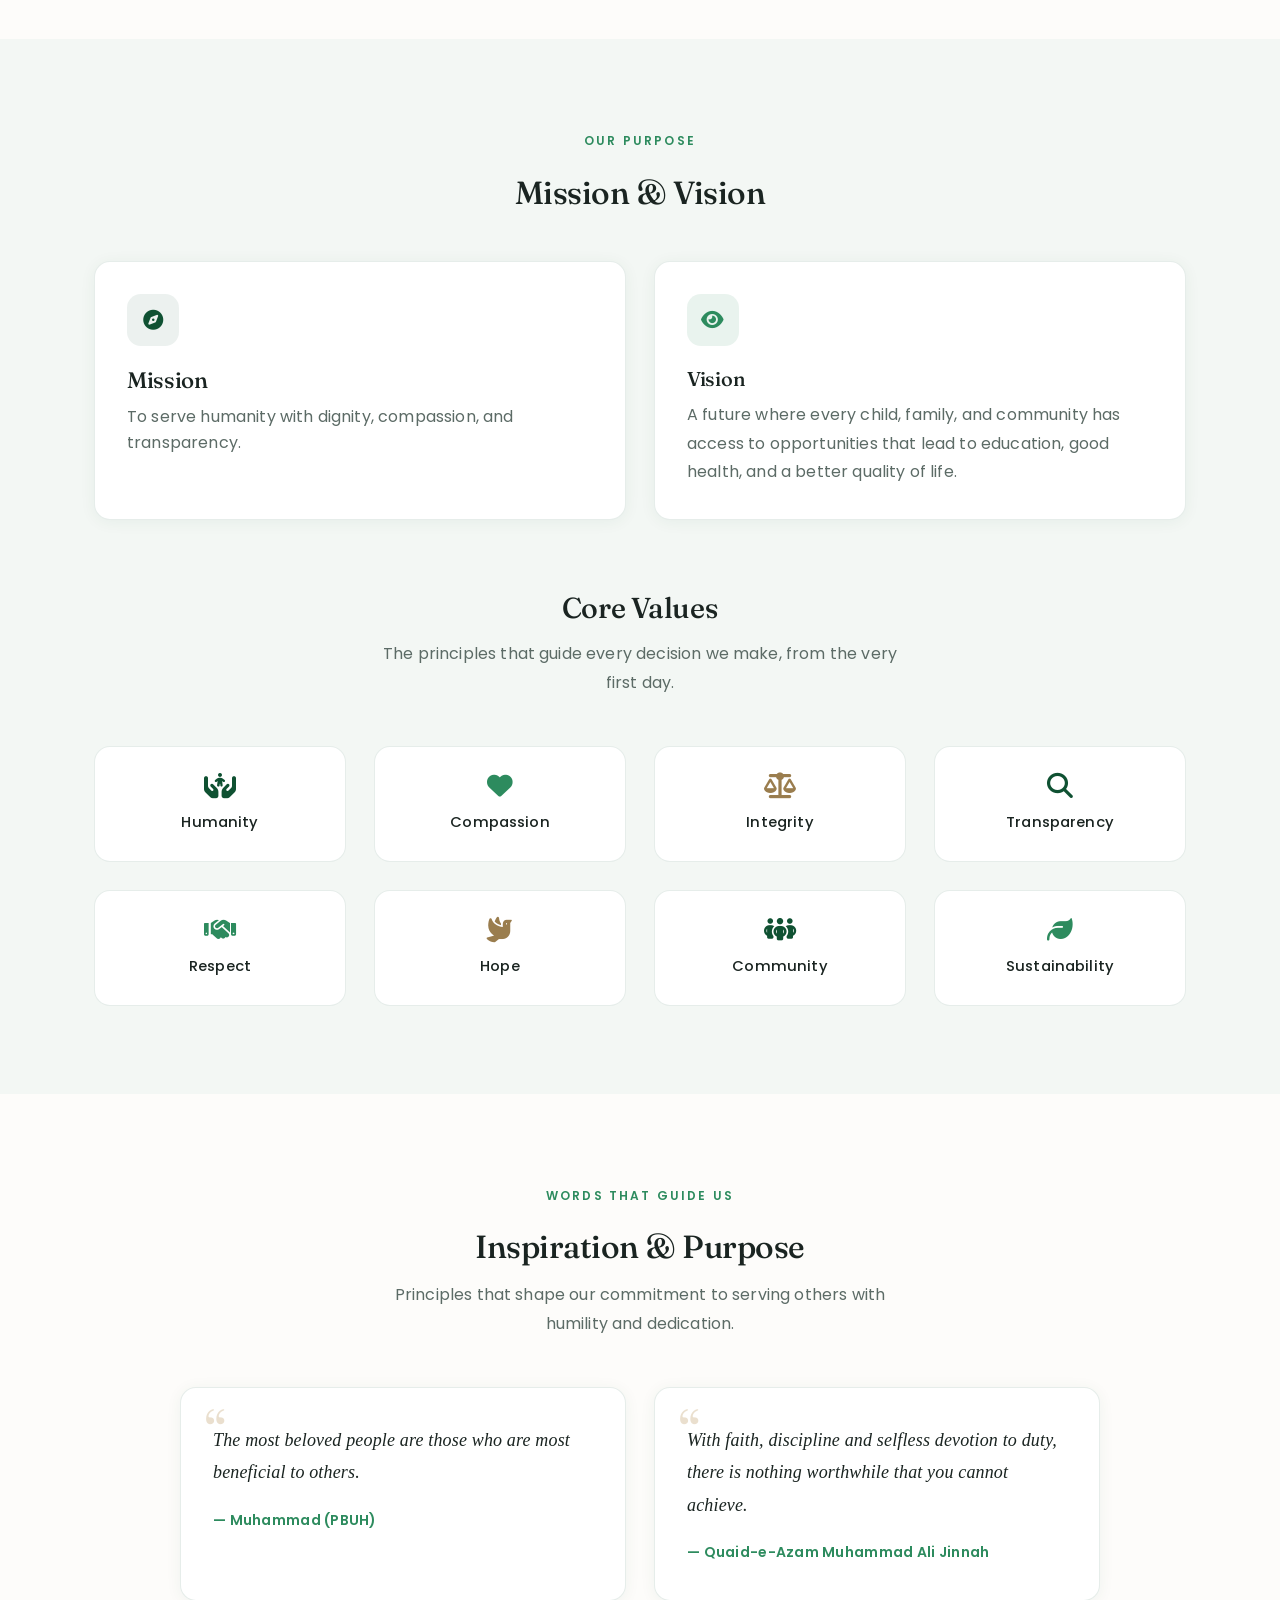
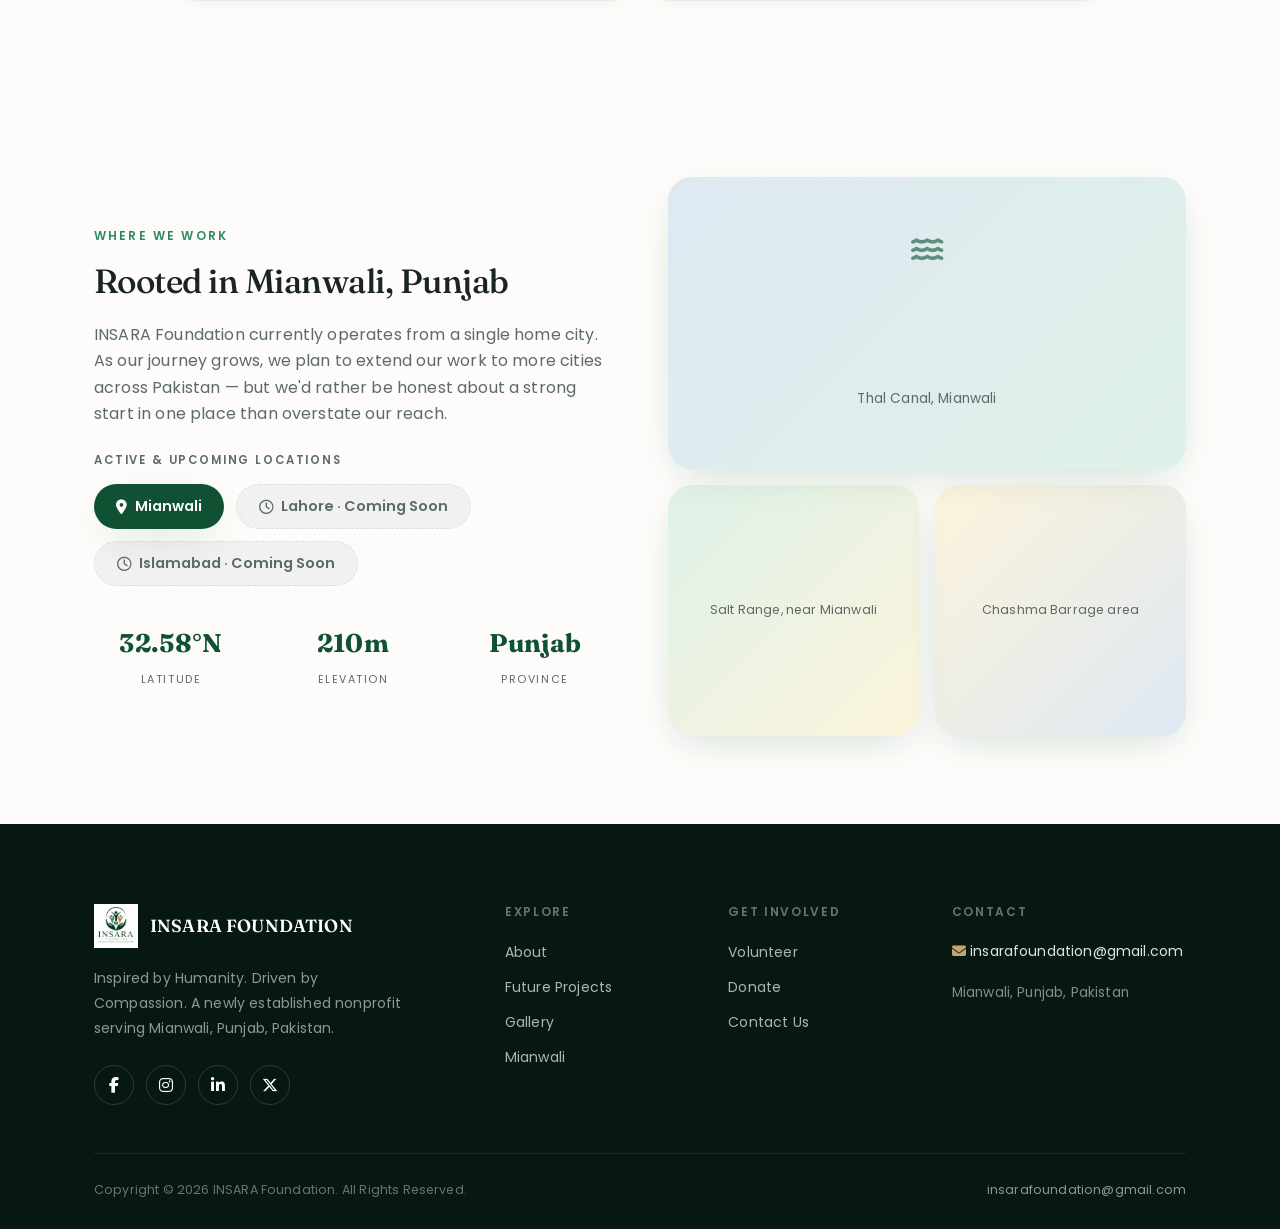
==== commit c913a01b: "final touchups" ====
--- a/about.html
+++ b/about.html
@@ -10,7 +10,11 @@
 <meta property="og:description" content="Learn about INSARA Foundation, a newly established nonprofit organization based in Mianwali, Punjab, Pakistan, and the mission, vision and values that guide it.">
 <meta property="og:type" content="website">
 <meta property="og:image" content="images/hero.jpg">
-<link rel="icon" href="images/favicon.png" type="image/png">
+<link rel="icon" href="images/favicon.svg" type="image/svg+xml">
+<link rel="icon" href="images/favicon.ico" sizes="any">
+<link rel="icon" href="images/favicon-32x32.png" sizes="32x32" type="image/png">
+<link rel="icon" href="images/favicon-16x16.png" sizes="16x16" type="image/png">
+<link rel="apple-touch-icon" href="images/apple-touch-icon.png">
 <link rel="stylesheet" href="css/style.css">
 <link rel="stylesheet" href="css/responsive.css">
 <link rel="stylesheet" href="https://cdnjs.cloudflare.com/ajax/libs/font-awesome/6.5.1/css/all.min.css">
@@ -60,6 +64,13 @@
   </div>
 </section>
 
+<section class="vision-banner" id="vision">
+  <div class="container vision-inner reveal">
+    <span class="eyebrow">Our Vision</span>
+    <blockquote class="vision-statement">A future where every child, family, and community has access to opportunities that lead to education, good health, and a better quality of life.</blockquote>
+  </div>
+</section>
+
 <section class="section" id="story">
   <div class="container two-col">
     <div class="img-wrap reveal">
@@ -73,9 +84,9 @@
     </div>
     <div class="reveal">
       <span class="eyebrow">Who We Are</span>
-      <h2 class="font-display" style="font-size:2.1rem;margin-bottom:20px;">Why INSARA Foundation was created</h2>
-      <p style="color:var(--color-text-muted);margin-bottom:16px;">INSARA Foundation is a newly established nonprofit organization based in Mianwali, Punjab, Pakistan. Our mission is to serve humanity through compassion, transparency, and sustainable community development.</p>
-      <p style="color:var(--color-text-muted);margin-bottom:28px;">We are beginning our journey with a clear purpose: to stand alongside underprivileged children, families, and vulnerable communities. We don't have a long history to point to yet &mdash; what we have is a founding team, a plan, and a genuine commitment to build something lasting, one honest step at a time.</p>
+      <h2 class="font-display section-title">Why INSARA Foundation was created</h2>
+      <p class="prose">INSARA Foundation is a newly established nonprofit organization based in Mianwali, Punjab, Pakistan. Our mission is to serve humanity through compassion, transparency, and sustainable community development.</p>
+      <p class="prose">We are beginning our journey with a clear purpose: to stand alongside underprivileged children, families, and vulnerable communities. We don't have a long history to point to yet &mdash; what we have is a founding team, a plan, and a genuine commitment to build something lasting, one honest step at a time.</p>
       <div class="grid grid-2">
         <div class="card card-pad" style="padding:20px;">
           <i class="fa-solid fa-seedling" style="color:var(--color-secondary);font-size:1.3rem;margin-bottom:8px;display:block;"></i>
@@ -106,8 +117,8 @@
       </div>
       <div class="card card-pad reveal">
         <div class="icon-box green"><i class="fa-solid fa-eye"></i></div>
-        <h3 class="font-display" style="font-size:1.4rem;margin-bottom:10px;">Vision</h3>
-        <p style="color:var(--color-text-muted);">To create stronger, healthier, and more educated communities where everyone has the opportunity to thrive.</p>
+        <h3 class="font-display" style="font-size:var(--text-xl);margin-bottom:10px;">Vision</h3>
+        <p class="text-muted" style="line-height:var(--leading-relaxed);">A future where every child, family, and community has access to opportunities that lead to education, good health, and a better quality of life.</p>
       </div>
     </div>
 
@@ -124,6 +135,26 @@
       <div class="value-card reveal"><i class="fa-solid fa-dove" style="color:var(--color-accent-dark);"></i><p>Hope</p></div>
       <div class="value-card reveal"><i class="fa-solid fa-people-group" style="color:var(--color-primary);"></i><p>Community</p></div>
       <div class="value-card reveal"><i class="fa-solid fa-leaf" style="color:var(--color-secondary);"></i><p>Sustainability</p></div>
+    </div>
+  </div>
+</section>
+
+<section class="section quotes-section">
+  <div class="container">
+    <div class="section-head reveal">
+      <span class="eyebrow">Words That Guide Us</span>
+      <h2 class="font-display">Inspiration &amp; Purpose</h2>
+      <p>Principles that shape our commitment to serving others with humility and dedication.</p>
+    </div>
+    <div class="grid grid-2 quote-grid">
+      <blockquote class="quote-card reveal">
+        <p>The most beloved people are those who are most beneficial to others.</p>
+        <footer>&mdash; Muhammad (PBUH)</footer>
+      </blockquote>
+      <blockquote class="quote-card reveal">
+        <p>With faith, discipline and selfless devotion to duty, there is nothing worthwhile that you cannot achieve.</p>
+        <footer>&mdash; Quaid-e-Azam Muhammad Ali Jinnah</footer>
+      </blockquote>
     </div>
   </div>
 </section>
@@ -194,10 +225,15 @@
         <a href="donate.html">Donate</a>
         <a href="contact.html">Contact Us</a>
       </div>
+      <div class="footer-col">
+        <h4>Contact</h4>
+        <a href="mailto:insarafoundation@gmail.com" class="footer-email"><i class="fa-solid fa-envelope"></i> insarafoundation@gmail.com</a>
+        <span class="footer-location">Mianwali, Punjab, Pakistan</span>
+      </div>
     </div>
     <div class="footer-bottom">
       <p>Copyright &copy; 2026 INSARA Foundation. All Rights Reserved.</p>
-      <p>Mianwali, Punjab, Pakistan</p>
+      <p><a href="mailto:insarafoundation@gmail.com">insarafoundation@gmail.com</a></p>
     </div>
   </div>
 </footer>
--- a/css/style.css
+++ b/css/style.css
@@ -6,42 +6,57 @@
 @import url('https://fonts.googleapis.com/css2?family=Poppins:ital,wght@0,300;0,400;0,500;0,600;0,700;0,800;1,500&family=Fraunces:ital,opsz,wght@0,9..144,500;1,9..144,500&display=swap');
 
 :root{
-  /* ---- brand colors (from the requested palette) ---- */
-  --color-primary:        #0057B8;
-  --color-primary-light:  #2E7CD6;
-  --color-primary-dark:   #00408A;
-  --color-secondary:      #00A86B;
-  --color-secondary-light:#28C48A;
-  --color-secondary-dark: #007A4D;
-  --color-accent:         #F4B400;
-  --color-accent-light:   #FFCB3D;
-  --color-accent-dark:    #C79000;
-  --color-bg:             #FFFFFF;
-  --color-bg-alt:         #F7FAFC;
-  --color-text:           #1F2937;
-  --color-text-muted:     #5B6472;
-  --color-border:         rgba(31,41,55,.08);
+  /* ---- refined brand palette (aligned with logo) ---- */
+  --color-primary:        #0F5132;
+  --color-primary-light:  #1A6B44;
+  --color-primary-dark:   #0A3D26;
+  --color-secondary:      #2D8B5E;
+  --color-secondary-light:#3DA874;
+  --color-secondary-dark: #1F6B47;
+  --color-accent:         #C4A574;
+  --color-accent-light:   #D4BB8E;
+  --color-accent-dark:    #9A7D4E;
+  --color-bg:             #FDFCFA;
+  --color-bg-alt:         #F3F7F4;
+  --color-text:           #1A2421;
+  --color-text-muted:     #5C6B66;
+  --color-text-soft:      rgba(26,36,33,.72);
+  --color-border:         rgba(15,81,50,.1);
 
   /* ---- dark mode overrides ---- */
-  --color-bg-dark:        #0B1120;
-  --color-bg-alt-dark:    #0E1626;
-  --color-card-dark:      #111A2E;
-  --color-text-dark:      #F3F4F6;
-  --color-border-dark:    rgba(255,255,255,.1);
+  --color-bg-dark:        #0A1612;
+  --color-bg-alt-dark:    #0E1E18;
+  --color-card-dark:      #122820;
+  --color-text-dark:      #EDF2EF;
+  --color-border-dark:    rgba(255,255,255,.08);
 
   --font-body: 'Poppins', ui-sans-serif, system-ui, sans-serif;
   --font-display: 'Fraunces', 'Poppins', serif;
 
-  --radius-sm: 10px;
-  --radius-md: 18px;
-  --radius-lg: 28px;
+  --radius-sm: 8px;
+  --radius-md: 16px;
+  --radius-lg: 24px;
   --radius-pill: 999px;
 
-  --shadow-soft: 0 10px 40px -10px rgba(0,87,184,.18);
-  --shadow-card: 0 4px 24px rgba(31,41,55,.08);
-
-  --container: 1240px;
-  --header-h: 80px;
+  --shadow-soft: 0 12px 40px -12px rgba(15,81,50,.2);
+  --shadow-card: 0 2px 16px rgba(15,81,50,.06);
+  --shadow-card-hover: 0 16px 40px -12px rgba(15,81,50,.18);
+
+  --container: 1140px;
+  --header-h: 76px;
+
+  /* ---- typography scale ---- */
+  --text-xs: .75rem;
+  --text-sm: .875rem;
+  --text-base: 1rem;
+  --text-lg: 1.125rem;
+  --text-xl: 1.25rem;
+  --text-2xl: 1.5rem;
+  --text-3xl: 2rem;
+  --text-4xl: 2.5rem;
+  --leading-tight: 1.25;
+  --leading-normal: 1.65;
+  --leading-relaxed: 1.8;
 }
 
 /* ---------------------------------- reset --------------------------------- */
@@ -51,7 +66,9 @@
   font-family:var(--font-body);
   color:var(--color-text);
   background:var(--color-bg);
-  line-height:1.6;
+  font-size:var(--text-base);
+  line-height:var(--leading-normal);
+  letter-spacing:.01em;
   -webkit-font-smoothing:antialiased;
   transition:background-color .3s ease, color .3s ease;
 }
@@ -60,7 +77,14 @@
 ul{ list-style:none; }
 button{ font-family:inherit; cursor:pointer; border:none; background:none; color:inherit; }
 input, textarea, select{ font-family:inherit; font-size:1rem; }
-h1,h2,h3,h4{ font-weight:500; line-height:1.2; }
+h1,h2,h3,h4{ font-weight:500; line-height:var(--leading-tight); letter-spacing:-.015em; }
+.text-muted{ color:var(--color-text-muted); }
+body.dark .text-muted{ color:#9CAFA8; }
+.prose{ color:var(--color-text-soft); line-height:var(--leading-relaxed); }
+body.dark .prose{ color:rgba(237,242,239,.78); }
+.prose + .prose{ margin-top:1rem; }
+.lead{ font-size:var(--text-lg); line-height:var(--leading-relaxed); color:var(--color-text-soft); }
+body.dark .lead{ color:rgba(237,242,239,.82); }
 ::selection{ background:var(--color-secondary); color:#fff; }
 
 body.dark{
@@ -68,8 +92,9 @@
   color:var(--color-text-dark);
 }
 
-.container{ max-width:var(--container); margin-inline:auto; padding-inline:20px; }
-.section{ padding:96px 0; }
+.container{ max-width:var(--container); margin-inline:auto; padding-inline:24px; }
+.section{ padding:88px 0; }
+.section-compact{ padding:64px 0; }
 .section-alt{ background:var(--color-bg-alt); }
 body.dark .section-alt{ background:var(--color-bg-alt-dark); }
 
@@ -79,32 +104,34 @@
   display:inline-block;
   color:var(--color-secondary);
   font-weight:600;
-  letter-spacing:.2em;
-  font-size:.72rem;
+  letter-spacing:.18em;
+  font-size:var(--text-xs);
   text-transform:uppercase;
-  margin-bottom:12px;
-}
-.section-head{ max-width:640px; margin:0 auto 56px; text-align:center; }
-.section-head h2{ font-size:2.2rem; margin-top:6px; }
-.section-head p{ color:var(--color-text-muted); margin-top:16px; }
-body.dark .section-head p{ color:#9CA3AF; }
+  margin-bottom:14px;
+}
+.section-head{ max-width:600px; margin:0 auto 48px; text-align:center; }
+.section-head h2{ font-size:var(--text-3xl); margin-top:8px; font-weight:500; }
+.section-title{ font-size:var(--text-2xl); margin-bottom:20px; font-weight:500; letter-spacing:-.02em; }
+.section-head p{ color:var(--color-text-muted); margin-top:14px; font-size:var(--text-base); line-height:var(--leading-relaxed); max-width:520px; margin-inline:auto; }
+body.dark .section-head p{ color:#9CAFA8; }
 
 /* ------------------------------- buttons ------------------------------- */
 .btn{
   display:inline-flex; align-items:center; gap:10px;
-  font-weight:600; font-size:.95rem;
-  padding:14px 30px; border-radius:var(--radius-pill);
+  font-weight:600; font-size:var(--text-sm);
+  padding:13px 28px; border-radius:var(--radius-pill);
+  letter-spacing:.02em;
   transition:transform .2s ease, box-shadow .2s ease, background-color .2s ease, color .2s ease;
 }
-.btn:hover{ transform:translateY(-2px); }
+.btn:hover{ transform:translateY(-1px); }
 .btn-primary{ background:var(--color-primary); color:#fff; box-shadow:var(--shadow-soft); }
-.btn-primary:hover{ background:var(--color-primary-dark); }
+.btn-primary:hover{ background:var(--color-primary-dark); box-shadow:var(--shadow-card-hover); }
 .btn-secondary{ background:var(--color-secondary); color:#fff; box-shadow:var(--shadow-soft); }
 .btn-secondary:hover{ background:var(--color-secondary-dark); }
-.btn-accent{ background:var(--color-accent); color:var(--color-text); box-shadow:var(--shadow-soft); }
-.btn-accent:hover{ background:var(--color-accent-dark); }
-.btn-outline{ background:rgba(255,255,255,.1); border:1px solid rgba(255,255,255,.4); color:#fff; backdrop-filter:blur(6px); }
-.btn-outline:hover{ background:rgba(255,255,255,.2); }
+.btn-accent{ background:var(--color-accent); color:var(--color-primary-dark); box-shadow:var(--shadow-soft); font-weight:700; }
+.btn-accent:hover{ background:var(--color-accent-dark); color:#fff; }
+.btn-outline{ background:rgba(255,255,255,.08); border:1px solid rgba(255,255,255,.35); color:#fff; backdrop-filter:blur(8px); }
+.btn-outline:hover{ background:rgba(255,255,255,.16); border-color:rgba(255,255,255,.5); }
 .btn-block{ width:100%; justify-content:center; }
 
 /* -------------------------------- header -------------------------------- */
@@ -113,11 +140,11 @@
   transition:all .3s ease;
 }
 .site-header.scrolled{
-  background:rgba(255,255,255,.92);
-  backdrop-filter:blur(12px);
-  box-shadow:0 4px 24px rgba(0,0,0,.08);
-}
-body.dark .site-header.scrolled{ background:rgba(11,17,32,.92); }
+  background:rgba(253,252,250,.94);
+  backdrop-filter:blur(16px);
+  box-shadow:0 1px 0 var(--color-border), 0 8px 32px rgba(15,81,50,.06);
+}
+body.dark .site-header.scrolled{ background:rgba(10,22,18,.94); box-shadow:0 1px 0 var(--color-border-dark); }
 
 .nav-wrap{
   display:flex; align-items:center; justify-content:space-between;
@@ -127,16 +154,16 @@
 
 .brand{ display:flex; align-items:center; gap:12px; }
 .brand img{ height:44px; width:44px; object-fit:contain; }
-.brand-name{ font-family:var(--font-display); font-weight:600; font-size:1.15rem; color:var(--color-primary); line-height:1.1; }
-body.dark .brand-name{ color:#fff; }
-.brand-sub{ display:block; font-size:.62rem; letter-spacing:.25em; color:var(--color-accent-dark); font-weight:600; margin-top:2px; }
+.brand-name{ font-family:var(--font-display); font-weight:600; font-size:1.1rem; color:var(--color-primary); line-height:1.1; letter-spacing:.01em; }
+body.dark .brand-name{ color:#EDF2EF; }
+.brand-sub{ display:block; font-size:.6rem; letter-spacing:.22em; color:var(--color-accent-dark); font-weight:600; margin-top:3px; }
 body.dark .brand-sub{ color:var(--color-accent); }
 
-.main-nav{ display:flex; align-items:center; gap:34px; }
+.main-nav{ display:flex; align-items:center; gap:28px; }
 .main-nav a{
-  font-size:.92rem; font-weight:500; color:var(--color-text); position:relative; padding:4px 0;
-}
-body.dark .main-nav a{ color:#E5E7EB; }
+  font-size:var(--text-sm); font-weight:500; color:var(--color-text-soft); position:relative; padding:4px 0;
+}
+body.dark .main-nav a{ color:rgba(237,242,239,.82); }
 .main-nav a::after{
   content:''; position:absolute; left:0; bottom:-4px; width:0; height:2px;
   background:var(--color-secondary); transition:width .25s ease;
@@ -162,8 +189,8 @@
 body.dark .mobile-nav{ background:var(--color-bg-dark); }
 .mobile-nav.open{ display:block; }
 .mobile-nav a{
-  display:block; padding:16px 4px; border-bottom:1px solid var(--color-border);
-  font-weight:500;
+  display:block; padding:15px 4px; border-bottom:1px solid var(--color-border);
+  font-weight:500; font-size:var(--text-sm); color:var(--color-text-soft);
 }
 body.dark .mobile-nav a{ border-color:var(--color-border-dark); }
 
@@ -176,34 +203,58 @@
 }
 .hero::before{
   content:''; position:absolute; inset:0;
-  background:linear-gradient(180deg, rgba(0,30,60,.55) 0%, rgba(0,30,60,.74) 55%, rgba(3,20,15,.88) 100%);
-}
-.hero-inner{ position:relative; max-width:720px; }
+  background:linear-gradient(165deg, rgba(10,61,38,.72) 0%, rgba(15,81,50,.82) 45%, rgba(10,22,18,.92) 100%);
+}
+.hero-inner{ position:relative; max-width:680px; }
 .badge{
   display:inline-flex; align-items:center; gap:10px;
-  background:rgba(255,255,255,.1); border:1px solid rgba(255,255,255,.28);
-  backdrop-filter:blur(6px);
-  padding:9px 18px 9px 10px; border-radius:var(--radius-pill); margin-bottom:26px;
-}
-.badge .dot{ height:8px; width:8px; border-radius:50%; background:var(--color-accent); animation:pulse 2s infinite; }
-.badge span:last-child{ font-size:.72rem; letter-spacing:.16em; text-transform:uppercase; color:rgba(255,255,255,.9); }
-@keyframes pulse{ 0%,100%{ opacity:1;} 50%{ opacity:.4;} }
-
-.hero h1{ font-family:var(--font-display); font-size:clamp(2.2rem, 5vw, 3.6rem); line-height:1.12; }
-.hero h1 span{ color:var(--color-accent); }
-.hero p{ margin-top:24px; font-size:1.15rem; color:rgba(255,255,255,.88); max-width:560px; }
-.hero-actions{ display:flex; flex-wrap:wrap; gap:16px; margin-top:40px; }
+  background:rgba(255,255,255,.08); border:1px solid rgba(255,255,255,.22);
+  backdrop-filter:blur(8px);
+  padding:8px 16px 8px 10px; border-radius:var(--radius-pill); margin-bottom:28px;
+}
+.badge .dot{ height:7px; width:7px; border-radius:50%; background:var(--color-accent); animation:pulse 2s infinite; }
+.badge span:last-child{ font-size:var(--text-xs); letter-spacing:.14em; text-transform:uppercase; color:rgba(255,255,255,.88); font-weight:500; }
+@keyframes pulse{ 0%,100%{ opacity:1;} 50%{ opacity:.45;} }
+
+.hero h1{ font-family:var(--font-display); font-size:clamp(2rem, 4.8vw, 3.25rem); line-height:1.15; font-weight:500; letter-spacing:-.02em; }
+.hero h1 span{ color:var(--color-accent-light); }
+.hero p{ margin-top:22px; font-size:var(--text-lg); color:rgba(255,255,255,.86); max-width:540px; line-height:var(--leading-relaxed); }
+.hero-actions{ display:flex; flex-wrap:wrap; gap:14px; margin-top:36px; }
+
+/* ---- vision banner (appears at start) ---- */
+.vision-banner{
+  background:linear-gradient(135deg, var(--color-primary) 0%, var(--color-primary-dark) 100%);
+  color:#fff; padding:72px 0; position:relative; overflow:hidden;
+}
+.vision-banner::before{
+  content:''; position:absolute; inset:0; opacity:.07; pointer-events:none;
+  background-image:radial-gradient(#fff 1px, transparent 1px); background-size:24px 24px;
+}
+.vision-banner::after{
+  content:''; position:absolute; top:-40%; right:-10%; width:420px; height:420px;
+  border-radius:50%; background:rgba(196,165,116,.12); pointer-events:none;
+}
+.vision-inner{ position:relative; text-align:center; max-width:780px; margin-inline:auto; }
+.vision-inner .eyebrow{ color:var(--color-accent-light); margin-bottom:20px; }
+.vision-statement{
+  font-family:var(--font-display); font-size:clamp(1.35rem, 3vw, 1.85rem);
+  line-height:var(--leading-relaxed); font-weight:400; font-style:normal;
+  color:rgba(255,255,255,.95); letter-spacing:-.01em;
+}
+.vision-statement::before{ content:'\201C'; color:var(--color-accent); font-size:1.4em; line-height:0; vertical-align:-.15em; margin-right:4px; }
+.vision-statement::after{ content:'\201D'; color:var(--color-accent); font-size:1.4em; line-height:0; vertical-align:-.25em; margin-left:2px; }
+body.dark .vision-banner{ background:linear-gradient(135deg, #0A3D26 0%, #071810 100%); }
 
 .page-hero{
   min-height:52vh; display:flex; align-items:center;
   padding-top:calc(var(--header-h) + 40px); padding-bottom:64px;
   position:relative; color:#fff; background-size:cover; background-position:center;
 }
-.page-hero::before{ content:''; position:absolute; inset:0; background:linear-gradient(180deg, rgba(0,30,60,.62), rgba(3,20,15,.86)); }
-.page-hero-inner{ position:relative; max-width:680px; }
-.page-hero h1{ font-family:var(--font-display); font-size:clamp(2rem,4.5vw,3rem); }
-.page-hero p{ margin-top:16px; color:rgba(255,255,255,.85); font-size:1.05rem; }
-.breadcrumb{ font-size:.8rem; color:rgba(255,255,255,.7); margin-bottom:16px; }
+.page-hero::before{ content:''; position:absolute; inset:0; background:linear-gradient(165deg, rgba(10,61,38,.78), rgba(10,22,18,.9)); }
+.page-hero-inner{ position:relative; max-width:640px; }
+.page-hero h1{ font-family:var(--font-display); font-size:clamp(1.85rem,4vw,2.75rem); letter-spacing:-.02em; }
+.page-hero p{ margin-top:14px; color:rgba(255,255,255,.82); font-size:var(--text-base); line-height:var(--leading-relaxed); }
+.breadcrumb{ font-size:var(--text-xs); color:rgba(255,255,255,.6); margin-bottom:18px; letter-spacing:.04em; }
 .breadcrumb a:hover{ color:#fff; }
 
 .scroll-cue{
@@ -213,28 +264,29 @@
 @keyframes bob{ 0%,100%{ transform:translate(-50%,0);} 50%{ transform:translate(-50%,8px);} }
 
 /* -------------------------------- grids -------------------------------- */
-.grid{ display:grid; gap:24px; }
+.grid{ display:grid; gap:28px; }
 .grid-2{ grid-template-columns:repeat(2,1fr); }
 .grid-3{ grid-template-columns:repeat(3,1fr); }
 .grid-4{ grid-template-columns:repeat(4,1fr); }
-.two-col{ display:grid; grid-template-columns:1fr 1fr; gap:60px; align-items:center; }
+.grid-focus{ grid-template-columns:repeat(3,1fr); max-width:960px; margin-inline:auto; }
+.two-col{ display:grid; grid-template-columns:1fr 1fr; gap:56px; align-items:center; }
 
 /* -------------------------------- cards -------------------------------- */
 .card{
   background:#fff; border:1px solid var(--color-border); border-radius:var(--radius-md);
-  box-shadow:var(--shadow-card); transition:transform .35s ease, box-shadow .35s ease;
+  box-shadow:var(--shadow-card); transition:transform .3s ease, box-shadow .3s ease, border-color .3s ease;
 }
 body.dark .card{ background:var(--color-card-dark); border-color:var(--color-border-dark); }
-.card:hover{ transform:translateY(-6px); box-shadow:0 20px 40px -12px rgba(0,87,184,.22); }
-.card-pad{ padding:34px; }
+.card:hover{ transform:translateY(-4px); box-shadow:var(--shadow-card-hover); border-color:rgba(15,81,50,.16); }
+.card-pad{ padding:32px; }
 
 .icon-box{
-  height:56px; width:56px; border-radius:16px; display:grid; place-items:center;
-  margin-bottom:22px; font-size:1.4rem;
-}
-.icon-box.blue{ background:rgba(0,87,184,.1); color:var(--color-primary); }
-.icon-box.green{ background:rgba(0,168,107,.1); color:var(--color-secondary); }
-.icon-box.gold{ background:rgba(244,180,0,.12); color:var(--color-accent-dark); }
+  height:52px; width:52px; border-radius:14px; display:grid; place-items:center;
+  margin-bottom:20px; font-size:1.25rem;
+}
+.icon-box.blue{ background:rgba(15,81,50,.08); color:var(--color-primary); }
+.icon-box.green{ background:rgba(45,139,94,.1); color:var(--color-secondary); }
+.icon-box.gold{ background:rgba(196,165,116,.14); color:var(--color-accent-dark); }
 
 .value-card{
   text-align:center; padding:26px 16px; border-radius:var(--radius-md);
@@ -244,26 +296,62 @@
 .value-card i{ font-size:1.6rem; margin-bottom:12px; }
 .value-card p{ font-weight:500; font-size:.92rem; }
 
-.focus-card{ padding:30px; border-radius:var(--radius-md); }
-.focus-card h3{ margin-bottom:10px; font-size:1.05rem; }
-.focus-card p{ color:var(--color-text-muted); font-size:.9rem; }
-body.dark .focus-card p{ color:#9CA3AF; }
+.focus-card{ padding:32px 28px; border-radius:var(--radius-md); text-align:center; }
+.focus-card h3{ margin-bottom:10px; font-size:var(--text-lg); font-weight:600; color:var(--color-text); letter-spacing:-.01em; }
+.focus-card p{ color:var(--color-text-muted); font-size:var(--text-sm); line-height:var(--leading-relaxed); }
+body.dark .focus-card p{ color:#9CAFA8; }
+.focus-card-future{
+  border-style:dashed; background:transparent;
+  display:flex; flex-direction:column; align-items:center; justify-content:center;
+}
+body.dark .focus-card-future{ background:rgba(255,255,255,.02); }
+.focus-card-future:hover{ transform:none; box-shadow:var(--shadow-card); }
+.focus-card-future .planned-badge{ margin-top:16px; }
 
 .initiative-card{ border-radius:var(--radius-md); overflow:hidden; }
+.initiative-card:hover .initiative-thumb{ opacity:.92; }
 .initiative-thumb{
-  height:160px; display:grid; place-items:center; font-size:2.4rem;
-}
-.initiative-thumb.g1{ background:linear-gradient(135deg, rgba(0,87,184,.15), rgba(0,168,107,.15)); color:var(--color-primary); }
-.initiative-thumb.g2{ background:linear-gradient(135deg, rgba(0,168,107,.15), rgba(244,180,0,.15)); color:var(--color-secondary); }
-.initiative-thumb.g3{ background:linear-gradient(135deg, rgba(244,180,0,.15), rgba(0,87,184,.15)); color:var(--color-accent-dark); }
-.initiative-body{ padding:26px; }
+  height:148px; display:grid; place-items:center; font-size:2.2rem;
+  transition:opacity .3s ease;
+}
+.initiative-thumb.g1{ background:linear-gradient(135deg, rgba(15,81,50,.1), rgba(45,139,94,.12)); color:var(--color-primary); }
+.initiative-thumb.g2{ background:linear-gradient(135deg, rgba(45,139,94,.1), rgba(196,165,116,.14)); color:var(--color-secondary); }
+.initiative-thumb.g3{ background:linear-gradient(135deg, rgba(196,165,116,.14), rgba(15,81,50,.1)); color:var(--color-accent-dark); }
+.initiative-body{ padding:24px 26px 28px; }
+.initiative-body h3{ font-size:var(--text-lg); font-weight:600; letter-spacing:-.01em; }
 
 .planned-badge{
-  display:inline-block; font-size:.66rem; letter-spacing:.08em; font-weight:600;
+  display:inline-block; font-size:.65rem; letter-spacing:.1em; font-weight:600;
   text-transform:uppercase; padding:5px 12px; border-radius:var(--radius-pill);
-  background:rgba(244,180,0,.14); color:#A3760A; border:1px solid rgba(244,180,0,.35);
-}
-body.dark .planned-badge{ color:var(--color-accent-light); background:rgba(244,180,0,.12); }
+  background:rgba(196,165,116,.14); color:var(--color-accent-dark); border:1px solid rgba(196,165,116,.3);
+}
+body.dark .planned-badge{ color:var(--color-accent-light); background:rgba(196,165,116,.1); }
+
+/* ---- inspirational quotes ---- */
+.quotes-section{ position:relative; }
+.quote-grid{ max-width:920px; margin-inline:auto; gap:28px; }
+.quote-card{
+  padding:36px 32px; border-radius:var(--radius-md);
+  background:#fff; border:1px solid var(--color-border);
+  box-shadow:var(--shadow-card); position:relative;
+}
+body.dark .quote-card{ background:var(--color-card-dark); border-color:var(--color-border-dark); }
+.quote-card::before{
+  content:'\201C'; position:absolute; top:16px; left:24px;
+  font-family:var(--font-display); font-size:3.5rem; line-height:1;
+  color:var(--color-accent); opacity:.35;
+}
+.quote-card p{
+  font-family:var(--font-display); font-size:var(--text-lg);
+  line-height:var(--leading-relaxed); color:var(--color-text);
+  position:relative; z-index:1; font-style:italic;
+}
+body.dark .quote-card p{ color:var(--color-text-dark); }
+.quote-card footer{
+  margin-top:20px; font-size:var(--text-sm); font-weight:600;
+  color:var(--color-secondary); letter-spacing:.02em; font-style:normal;
+}
+body.dark .quote-card footer{ color:var(--color-secondary-light); }
 
 /* -------------------------------- info blocks -------------------------------- */
 .stat-mini{ text-align:center; }
@@ -272,9 +360,9 @@
 .stat-mini span{ font-size:.68rem; text-transform:uppercase; letter-spacing:.14em; color:var(--color-text-muted); }
 
 .note-box{
-  padding:20px; border-radius:var(--radius-md);
-  background:rgba(0,168,107,.06); border:1px solid rgba(0,168,107,.22);
-  font-size:.92rem; color:var(--color-text-muted); margin-bottom:26px;
+  padding:18px 20px; border-radius:var(--radius-md);
+  background:rgba(45,139,94,.05); border:1px solid rgba(45,139,94,.18);
+  font-size:var(--text-sm); color:var(--color-text-muted); margin-bottom:24px; line-height:var(--leading-relaxed);
 }
 body.dark .note-box{ background:rgba(255,255,255,.04); color:#D1D5DB; }
 
@@ -325,9 +413,13 @@
 }
 .form-row{ display:grid; grid-template-columns:1fr 1fr; gap:20px; }
 .form-status{
-  margin-top:16px; font-size:.9rem; color:var(--color-secondary); display:none;
+  margin-top:16px; font-size:var(--text-sm); color:var(--color-secondary); display:none;
+  padding:14px 16px; border-radius:12px; background:rgba(45,139,94,.07);
+  border:1px solid rgba(45,139,94,.18);
 }
 .form-status.show{ display:block; }
+.form-status.error{ color:#B91C1C; background:rgba(185,28,28,.08); border-color:rgba(185,28,28,.2); }
+.btn:disabled{ opacity:.72; cursor:not-allowed; transform:none !important; }
 
 .contact-item{
   display:flex; gap:16px; align-items:flex-start;
@@ -340,6 +432,29 @@
 .contact-item h4{ font-size:.9rem; margin-bottom:4px; }
 .contact-item p, .contact-item a{ font-size:.9rem; color:var(--color-text-muted); }
 body.dark .contact-item p, body.dark .contact-item a{ color:#9CA3AF; }
+.contact-item a{ transition:color .2s ease; }
+.contact-item a:hover{ color:var(--color-primary); }
+body.dark .contact-item a:hover{ color:var(--color-primary-light); }
+
+.contact-layout{ display:grid; grid-template-columns:2fr 3fr; gap:40px; align-items:start; }
+.contact-intro{ margin-bottom:28px; }
+.contact-intro h2{ font-family:var(--font-display); font-size:1.5rem; margin-bottom:10px; }
+.contact-intro p{ color:var(--color-text-muted); font-size:.95rem; line-height:1.7; }
+body.dark .contact-intro p{ color:#9CA3AF; }
+.contact-direct{
+  display:flex; align-items:center; gap:14px; flex-wrap:wrap;
+  padding:20px 22px; border-radius:var(--radius-md); margin-bottom:24px;
+  background:linear-gradient(135deg, rgba(15,81,50,.05), rgba(45,139,94,.08));
+  border:1px solid rgba(45,139,94,.18);
+}
+body.dark .contact-direct{ background:rgba(255,255,255,.04); border-color:var(--color-border-dark); }
+.contact-direct .btn{ padding:11px 22px; font-size:.88rem; }
+.contact-response{
+  font-size:.85rem; color:var(--color-text-muted); margin-top:18px;
+  display:flex; align-items:center; gap:8px;
+}
+body.dark .contact-response{ color:#9CA3AF; }
+.contact-response i{ color:var(--color-secondary); }
 
 .map-frame{ border-radius:var(--radius-md); overflow:hidden; border:1px solid var(--color-border); box-shadow:var(--shadow-card); aspect-ratio:4/3; }
 body.dark .map-frame{ border-color:var(--color-border-dark); }
@@ -347,21 +462,32 @@
 body.dark .map-frame iframe{ filter:invert(92%) hue-rotate(180deg); }
 
 /* -------------------------------- footer -------------------------------- */
-.site-footer{ background:#0B1F14; color:#fff; padding:96px 0 28px; }
-.footer-grid{ display:grid; grid-template-columns:2fr 1fr 1fr; gap:48px; padding-bottom:56px; border-bottom:1px solid rgba(255,255,255,.1); }
-.footer-brand{ display:flex; align-items:center; gap:12px; margin-bottom:20px; }
-.footer-brand img{ height:48px; width:48px; object-fit:contain; }
-.footer-desc{ color:rgba(255,255,255,.6); font-size:.9rem; max-width:340px; line-height:1.7; }
+.site-footer{ background:#071810; color:#fff; padding:80px 0 28px; }
+.footer-grid{ display:grid; grid-template-columns:2fr 1fr 1fr 1.25fr; gap:36px; padding-bottom:48px; border-bottom:1px solid rgba(255,255,255,.08); }
+.footer-brand{ display:flex; align-items:center; gap:12px; margin-bottom:18px; }
+.footer-brand img{ height:44px; width:44px; object-fit:contain; }
+.footer-desc{ color:rgba(255,255,255,.55); font-size:var(--text-sm); max-width:320px; line-height:var(--leading-relaxed); }
 .social-row{ display:flex; gap:12px; margin-top:24px; }
 .social-row a{
   height:40px; width:40px; border-radius:50%; display:grid; place-items:center;
   border:1px solid rgba(255,255,255,.15); transition:all .2s ease;
 }
 .social-row a:hover{ background:var(--color-secondary); border-color:var(--color-secondary); }
-.footer-col h4{ font-size:.78rem; text-transform:uppercase; letter-spacing:.14em; color:rgba(255,255,255,.5); margin-bottom:18px; }
-.footer-col a{ display:block; padding:7px 0; font-size:.9rem; color:rgba(255,255,255,.75); transition:color .2s ease; }
+.footer-col h4{ font-size:var(--text-xs); text-transform:uppercase; letter-spacing:.14em; color:rgba(255,255,255,.4); margin-bottom:16px; font-weight:600; }
+.footer-col a{ display:block; padding:6px 0; font-size:var(--text-sm); color:rgba(255,255,255,.68); transition:color .2s ease; }
 .footer-col a:hover{ color:var(--color-accent); }
-.footer-bottom{ display:flex; justify-content:space-between; align-items:center; padding-top:26px; font-size:.78rem; color:rgba(255,255,255,.4); }
+.footer-email{
+  display:inline-flex; align-items:flex-start; gap:10px;
+  font-size:.88rem; color:rgba(255,255,255,.88) !important; line-height:1.5; word-break:break-word;
+}
+.footer-email i{ margin-top:3px; color:var(--color-accent); flex-shrink:0; }
+.footer-email:hover{ color:var(--color-accent) !important; }
+.footer-location{
+  display:block; margin-top:14px; font-size:.85rem; color:rgba(255,255,255,.5); line-height:1.6;
+}
+.footer-bottom{ display:flex; justify-content:space-between; align-items:center; flex-wrap:wrap; gap:12px; padding-top:26px; font-size:.78rem; color:rgba(255,255,255,.4); }
+.footer-bottom a{ color:rgba(255,255,255,.55); transition:color .2s ease; }
+.footer-bottom a:hover{ color:var(--color-accent); }
 
 /* -------------------------------- misc -------------------------------- */
 .back-to-top{
@@ -383,6 +509,9 @@
 
 .bg-primary{ background:var(--color-primary); color:#fff; position:relative; overflow:hidden; }
 .bg-dots::before{
-  content:''; position:absolute; inset:0; opacity:.12; pointer-events:none;
-  background-image:radial-gradient(#fff 1.4px, transparent 1.4px); background-size:22px 22px;
-}
+  content:''; position:absolute; inset:0; opacity:.06; pointer-events:none;
+  background-image:radial-gradient(#fff 1px, transparent 1px); background-size:24px 24px;
+}
+.cta-section h2{ font-size:var(--text-2xl); max-width:580px; margin:0 auto 16px; line-height:var(--leading-tight); }
+.cta-section p{ max-width:520px; margin:0 auto 28px; color:rgba(255,255,255,.78); font-size:var(--text-base); line-height:var(--leading-relaxed); }
+.cta-actions{ display:flex; gap:14px; justify-content:center; flex-wrap:wrap; }
--- a/css/responsive.css
+++ b/css/responsive.css
@@ -6,8 +6,8 @@
 /* ---------- tablets & small laptops (<=1024px) ---------- */
 @media (max-width:1024px){
   .grid-4{ grid-template-columns:repeat(2,1fr); }
-  .grid-3{ grid-template-columns:repeat(2,1fr); }
-  .footer-grid{ grid-template-columns:1fr 1fr; }
+  .grid-3, .grid-focus{ grid-template-columns:repeat(2,1fr); }
+  .footer-grid{ grid-template-columns:1fr 1fr; gap:32px; }
   .footer-grid .footer-brand-col{ grid-column:1 / -1; }
 }
 
@@ -18,14 +18,16 @@
   .two-col{ grid-template-columns:1fr; gap:40px; }
   .two-col.reverse-mobile > *:first-child{ order:2; }
   .hero h1{ font-size:clamp(1.9rem,7vw,2.8rem); }
-  .section{ padding:72px 0; }
-  section .container[style*="grid-template-columns:2fr 3fr"]{ grid-template-columns:1fr !important; }
+  .section{ padding:64px 0; }
+  .vision-banner{ padding:56px 0; }
+  section .container[style*="grid-template-columns:2fr 3fr"],
+  .contact-layout{ grid-template-columns:1fr !important; }
 }
 
 /* ---------- mobile (<=640px) ---------- */
 @media (max-width:640px){
   :root{ --header-h:72px; }
-  .grid-4, .grid-3, .grid-2{ grid-template-columns:repeat(2,1fr); }
+  .grid-4, .grid-3, .grid-2, .grid-focus{ grid-template-columns:1fr; }
   .form-row{ grid-template-columns:1fr; }
   .footer-grid{ grid-template-columns:1fr; }
   .footer-bottom{ flex-direction:column; gap:8px; text-align:center; }
@@ -40,7 +42,7 @@
 
 /* ---------- very small phones (<=400px) ---------- */
 @media (max-width:400px){
-  .grid-4, .grid-3, .grid-2{ grid-template-columns:1fr; }
+  .grid-4, .grid-3, .grid-2, .grid-focus{ grid-template-columns:1fr; }
   .container{ padding-inline:16px; }
 }
 
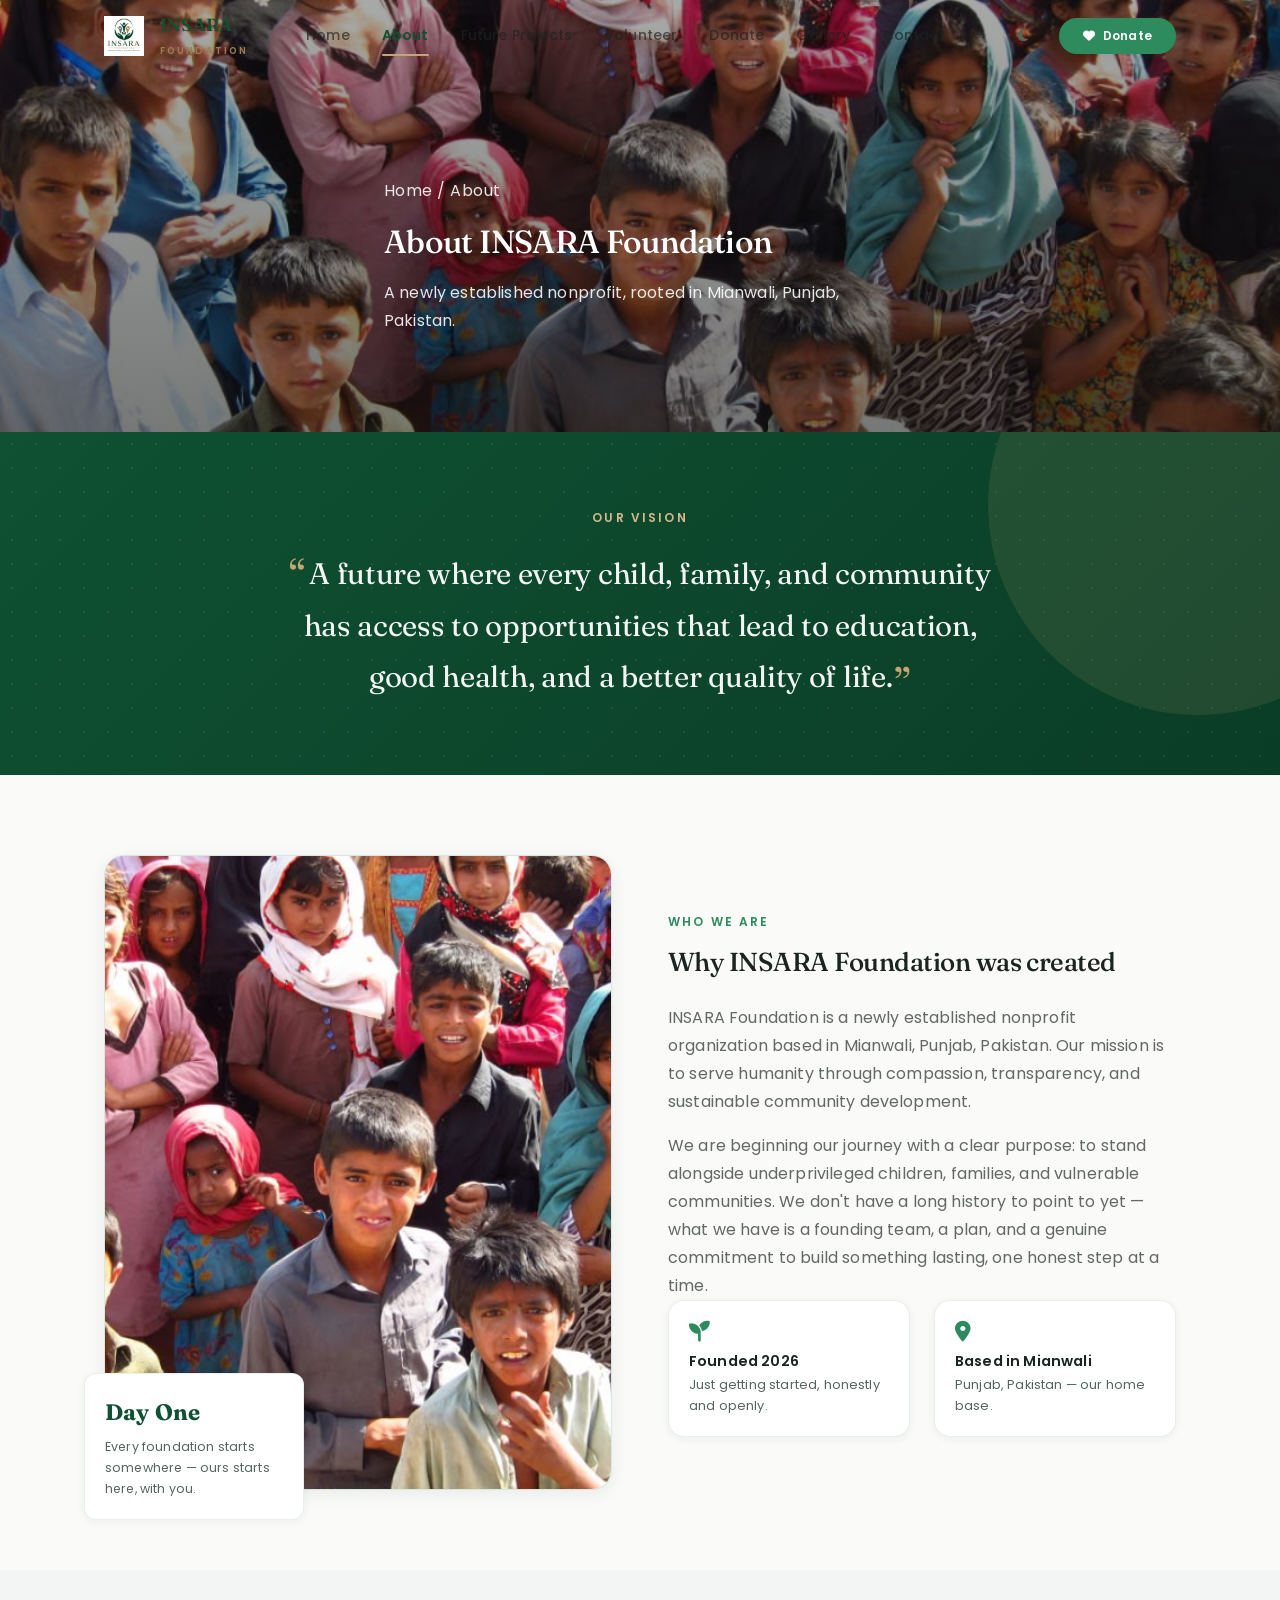
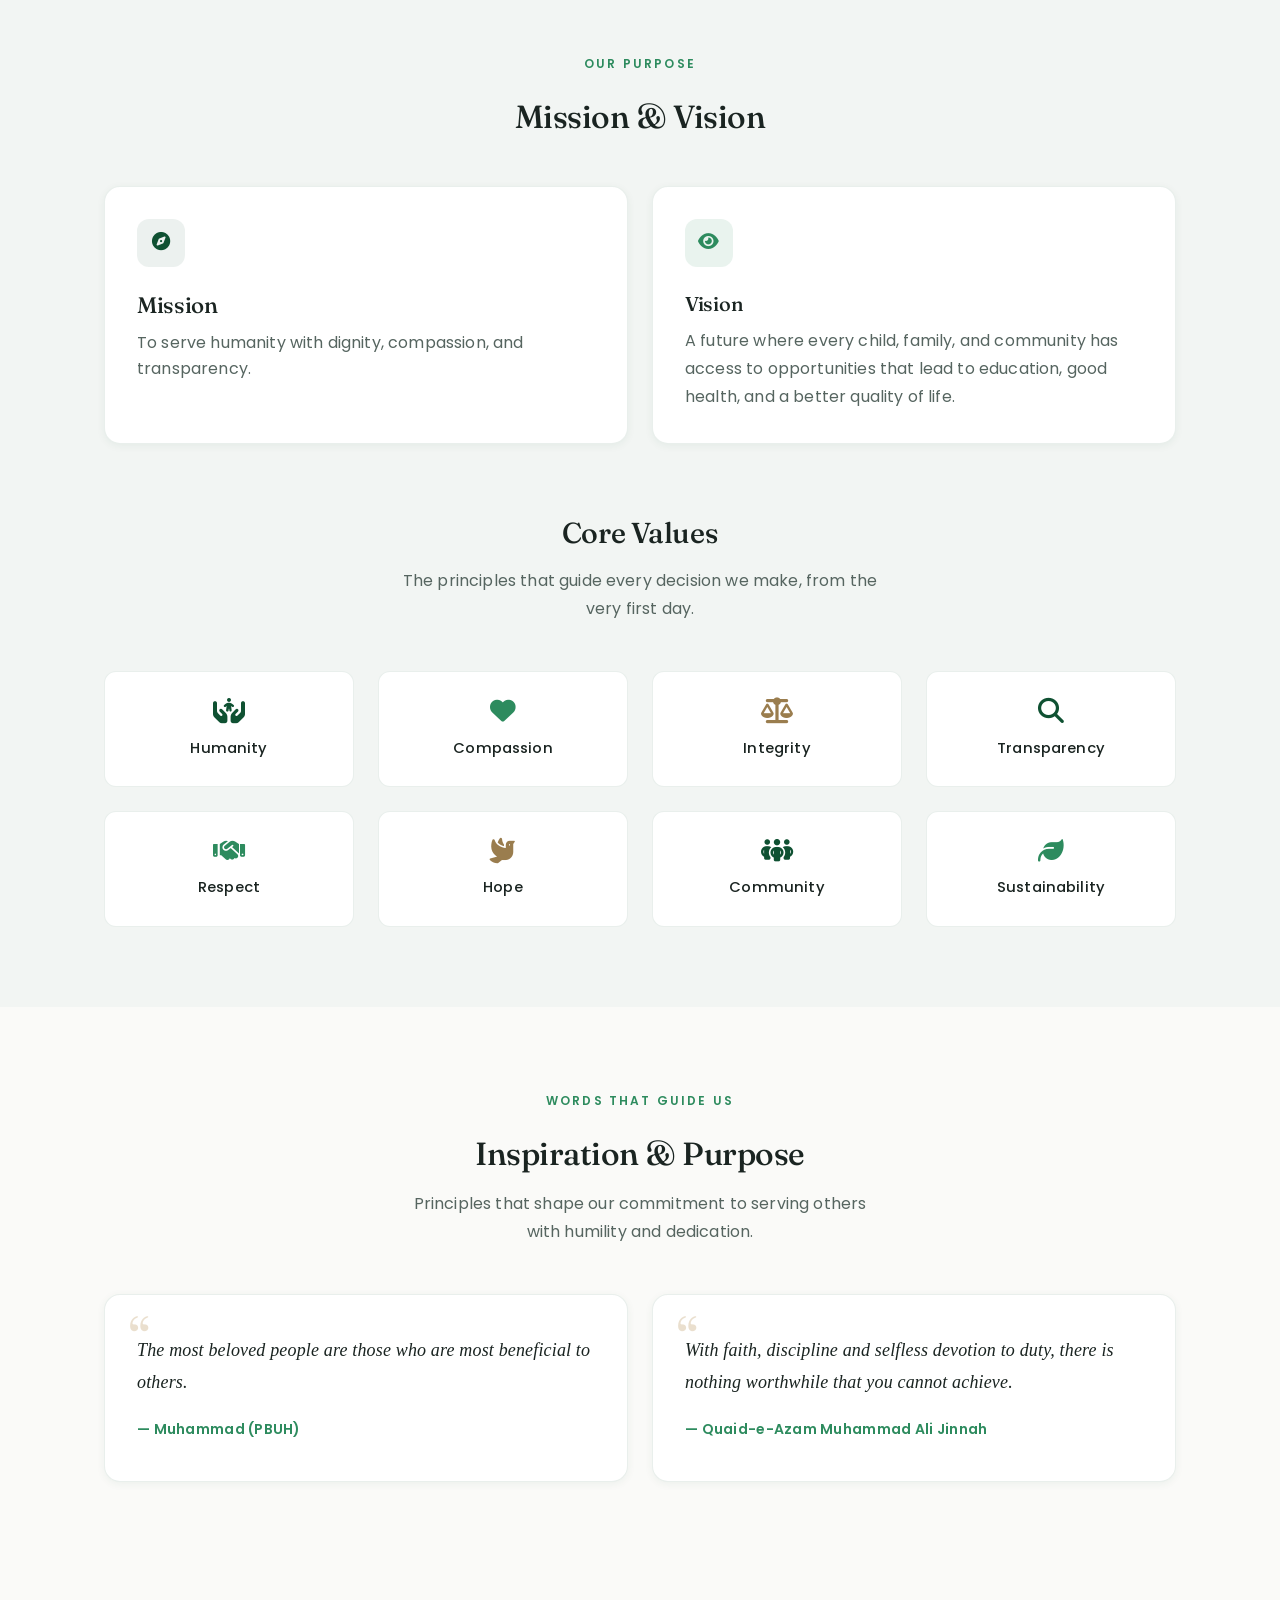
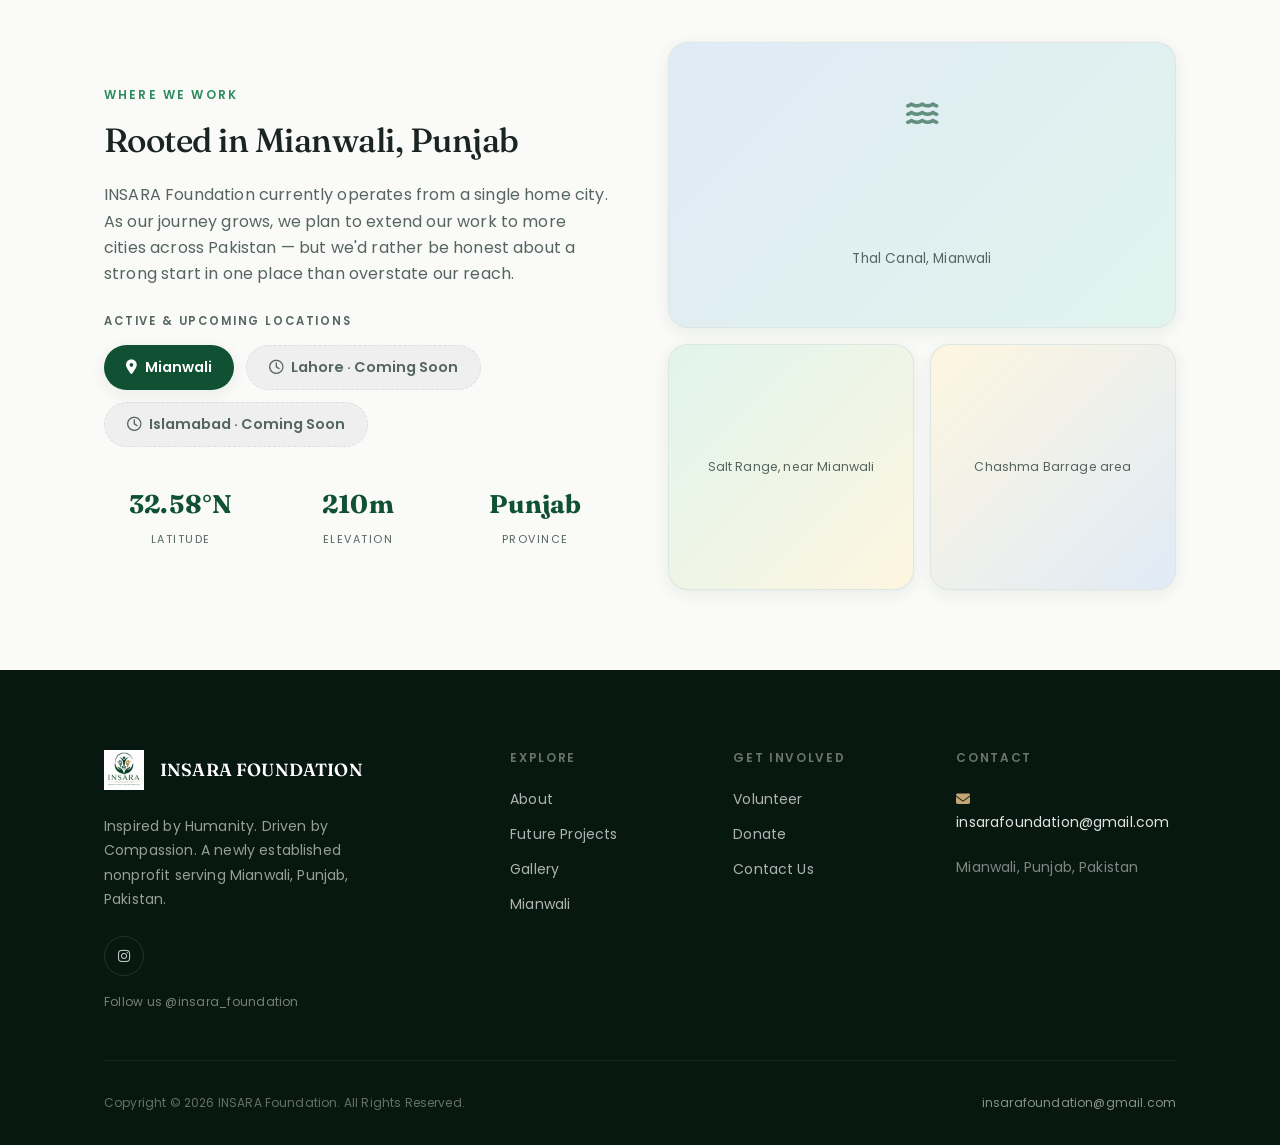
==== commit 94f33c9b: "final" ====
--- a/about.html
+++ b/about.html
@@ -40,7 +40,7 @@
     </nav>
     <div class="header-actions">
       <button class="icon-btn" id="dark-toggle" aria-label="Toggle dark mode"><i class="fa-solid fa-moon"></i></button>
-      <a href="donate.html" class="btn btn-secondary" style="padding:10px 22px;font-size:.85rem;"><i class="fa-solid fa-heart"></i> Donate</a>
+      <a href="donate.html" class="btn btn-secondary btn-sm"><i class="fa-solid fa-heart"></i> Donate</a>
       <button class="icon-btn menu-toggle" id="menu-toggle" aria-label="Open menu" aria-expanded="false"><i class="fa-solid fa-bars"></i></button>
     </div>
   </div>
@@ -74,8 +74,8 @@
 <section class="section" id="story">
   <div class="container two-col">
     <div class="img-wrap reveal">
-      <div class="img-round" style="aspect-ratio:4/5;">
-        <img loading="lazy" src="images/about.jpg" alt="A young girl studying, representing the children INSARA Foundation hopes to support">
+      <div class="img-frame img-round" style="aspect-ratio:4/5;">
+        <img loading="lazy" src="images/about.jpg" alt="Children in a Mianwali community, representing those INSARA Foundation hopes to support through education">
       </div>
       <div class="floating-card">
         <strong>Day One</strong>
@@ -206,11 +206,9 @@
         </a>
         <p class="footer-desc">Inspired by Humanity. Driven by Compassion. A newly established nonprofit serving Mianwali, Punjab, Pakistan.</p>
         <div class="social-row">
-          <a href="#" aria-label="Facebook"><i class="fa-brands fa-facebook-f"></i></a>
-          <a href="#" aria-label="Instagram"><i class="fa-brands fa-instagram"></i></a>
-          <a href="#" aria-label="LinkedIn"><i class="fa-brands fa-linkedin-in"></i></a>
-          <a href="#" aria-label="X"><i class="fa-brands fa-x-twitter"></i></a>
+          <a href="https://www.instagram.com/insara_foundation" target="_blank" rel="noopener noreferrer" aria-label="Instagram @insara_foundation"<i class="fa-brands fa-instagram"></i></a>
         </div>
+        <span class="social-handle">Follow us @insara_foundation</span>
       </div>
       <div class="footer-col">
         <h4>Explore</h4>
--- a/css/style.css
+++ b/css/style.css
@@ -6,7 +6,7 @@
 @import url('https://fonts.googleapis.com/css2?family=Poppins:ital,wght@0,300;0,400;0,500;0,600;0,700;0,800;1,500&family=Fraunces:ital,opsz,wght@0,9..144,500;1,9..144,500&display=swap');
 
 :root{
-  /* ---- refined brand palette (aligned with logo) ---- */
+  /* ---- premium nonprofit palette (brand green + gold) ---- */
   --color-primary:        #0F5132;
   --color-primary-light:  #1A6B44;
   --color-primary-dark:   #0A3D26;
@@ -16,14 +16,18 @@
   --color-accent:         #C4A574;
   --color-accent-light:   #D4BB8E;
   --color-accent-dark:    #9A7D4E;
-  --color-bg:             #FDFCFA;
-  --color-bg-alt:         #F3F7F4;
+  --color-bg:             #FAFAF8;
+  --color-bg-alt:         #F2F5F3;
+  --color-surface:        #FFFFFF;
   --color-text:           #1A2421;
-  --color-text-muted:     #5C6B66;
-  --color-text-soft:      rgba(26,36,33,.72);
-  --color-border:         rgba(15,81,50,.1);
-
-  /* ---- dark mode overrides ---- */
+  --color-text-muted:     #566560;
+  --color-text-soft:      rgba(26,36,33,.68);
+  --color-border:         rgba(15,81,50,.09);
+  --color-border-strong:  rgba(15,81,50,.14);
+  --color-overlay:        rgba(10,18,14,.52);
+  --color-overlay-light:  rgba(10,18,14,.38);
+
+  /* ---- dark mode ---- */
   --color-bg-dark:        #0A1612;
   --color-bg-alt-dark:    #0E1E18;
   --color-card-dark:      #122820;
@@ -33,30 +37,52 @@
   --font-body: 'Poppins', ui-sans-serif, system-ui, sans-serif;
   --font-display: 'Fraunces', 'Poppins', serif;
 
+  /* ---- 8px spacing system ---- */
+  --space-1:  8px;
+  --space-2:  16px;
+  --space-3:  24px;
+  --space-4:  32px;
+  --space-5:  40px;
+  --space-6:  48px;
+  --space-7:  56px;
+  --space-8:  64px;
+  --space-9:  72px;
+  --space-10: 80px;
+  --space-12: 96px;
+
   --radius-sm: 8px;
-  --radius-md: 16px;
-  --radius-lg: 24px;
+  --radius-md: 12px;
+  --radius-lg: 16px;
+  --radius-xl: 20px;
   --radius-pill: 999px;
 
-  --shadow-soft: 0 12px 40px -12px rgba(15,81,50,.2);
-  --shadow-card: 0 2px 16px rgba(15,81,50,.06);
-  --shadow-card-hover: 0 16px 40px -12px rgba(15,81,50,.18);
-
-  --container: 1140px;
-  --header-h: 76px;
-
-  /* ---- typography scale ---- */
+  --shadow-xs:  0 1px 2px rgba(15,81,50,.04);
+  --shadow-sm:  0 2px 8px rgba(15,81,50,.06);
+  --shadow-md:  0 4px 16px rgba(15,81,50,.08);
+  --shadow-lg:  0 8px 32px rgba(15,81,50,.1);
+  --shadow-soft: var(--shadow-md);
+  --shadow-card: var(--shadow-sm);
+  --shadow-card-hover: var(--shadow-lg);
+
+  --container: 1120px;
+  --header-h: 72px;
+  --header-h-scrolled: 64px;
+
+  --ease: cubic-bezier(.4,0,.2,1);
+  --duration: 280ms;
+
+  /* ---- typography ---- */
   --text-xs: .75rem;
   --text-sm: .875rem;
   --text-base: 1rem;
   --text-lg: 1.125rem;
   --text-xl: 1.25rem;
-  --text-2xl: 1.5rem;
-  --text-3xl: 2rem;
-  --text-4xl: 2.5rem;
-  --leading-tight: 1.25;
+  --text-2xl: clamp(1.375rem, 2.5vw, 1.625rem);
+  --text-3xl: clamp(1.625rem, 3vw, 2rem);
+  --text-4xl: clamp(2rem, 4.5vw, 2.75rem);
+  --leading-tight: 1.3;
   --leading-normal: 1.65;
-  --leading-relaxed: 1.8;
+  --leading-relaxed: 1.75;
 }
 
 /* ---------------------------------- reset --------------------------------- */
@@ -76,6 +102,10 @@
 a{ color:inherit; text-decoration:none; }
 ul{ list-style:none; }
 button{ font-family:inherit; cursor:pointer; border:none; background:none; color:inherit; }
+button:focus-visible, a:focus-visible, input:focus-visible, textarea:focus-visible, select:focus-visible{
+  outline:2px solid var(--color-accent);
+  outline-offset:2px;
+}
 input, textarea, select{ font-family:inherit; font-size:1rem; }
 h1,h2,h3,h4{ font-weight:500; line-height:var(--leading-tight); letter-spacing:-.015em; }
 .text-muted{ color:var(--color-text-muted); }
@@ -92,9 +122,9 @@
   color:var(--color-text-dark);
 }
 
-.container{ max-width:var(--container); margin-inline:auto; padding-inline:24px; }
-.section{ padding:88px 0; }
-.section-compact{ padding:64px 0; }
+.container{ max-width:var(--container); margin-inline:auto; padding-inline:var(--space-3); }
+.section{ padding:var(--space-10) 0; }
+.section-compact{ padding:var(--space-8) 0; }
 .section-alt{ background:var(--color-bg-alt); }
 body.dark .section-alt{ background:var(--color-bg-alt-dark); }
 
@@ -109,75 +139,92 @@
   text-transform:uppercase;
   margin-bottom:14px;
 }
-.section-head{ max-width:600px; margin:0 auto 48px; text-align:center; }
-.section-head h2{ font-size:var(--text-3xl); margin-top:8px; font-weight:500; }
-.section-title{ font-size:var(--text-2xl); margin-bottom:20px; font-weight:500; letter-spacing:-.02em; }
-.section-head p{ color:var(--color-text-muted); margin-top:14px; font-size:var(--text-base); line-height:var(--leading-relaxed); max-width:520px; margin-inline:auto; }
+.section-head{ max-width:560px; margin:0 auto var(--space-6); text-align:center; }
+.section-head h2{ font-size:var(--text-3xl); margin-top:var(--space-1); font-weight:500; }
+.section-title{ font-size:var(--text-2xl); margin-bottom:var(--space-3); font-weight:500; letter-spacing:-.02em; }
+.section-head p{ color:var(--color-text-muted); margin-top:var(--space-2); font-size:var(--text-base); line-height:var(--leading-relaxed); max-width:480px; margin-inline:auto; }
 body.dark .section-head p{ color:#9CAFA8; }
 
 /* ------------------------------- buttons ------------------------------- */
 .btn{
-  display:inline-flex; align-items:center; gap:10px;
+  display:inline-flex; align-items:center; justify-content:center; gap:var(--space-1);
   font-weight:600; font-size:var(--text-sm);
-  padding:13px 28px; border-radius:var(--radius-pill);
-  letter-spacing:.02em;
-  transition:transform .2s ease, box-shadow .2s ease, background-color .2s ease, color .2s ease;
-}
-.btn:hover{ transform:translateY(-1px); }
-.btn-primary{ background:var(--color-primary); color:#fff; box-shadow:var(--shadow-soft); }
-.btn-primary:hover{ background:var(--color-primary-dark); box-shadow:var(--shadow-card-hover); }
-.btn-secondary{ background:var(--color-secondary); color:#fff; box-shadow:var(--shadow-soft); }
-.btn-secondary:hover{ background:var(--color-secondary-dark); }
-.btn-accent{ background:var(--color-accent); color:var(--color-primary-dark); box-shadow:var(--shadow-soft); font-weight:700; }
-.btn-accent:hover{ background:var(--color-accent-dark); color:#fff; }
-.btn-outline{ background:rgba(255,255,255,.08); border:1px solid rgba(255,255,255,.35); color:#fff; backdrop-filter:blur(8px); }
-.btn-outline:hover{ background:rgba(255,255,255,.16); border-color:rgba(255,255,255,.5); }
+  padding:12px var(--space-4); border-radius:var(--radius-pill);
+  letter-spacing:.015em; line-height:1.4;
+  transition:transform var(--duration) var(--ease), box-shadow var(--duration) var(--ease),
+             background-color var(--duration) var(--ease), color var(--duration) var(--ease),
+             border-color var(--duration) var(--ease);
+  cursor:pointer;
+}
+.btn:hover{ transform:translateY(-2px); }
+.btn:active{ transform:translateY(0); }
+.btn-sm{ padding:10px var(--space-3); font-size:var(--text-xs); }
+.btn-primary{ background:var(--color-primary); color:#fff; box-shadow:var(--shadow-sm); }
+.btn-primary:hover{ background:var(--color-primary-dark); box-shadow:var(--shadow-md); }
+.btn-secondary{ background:var(--color-secondary); color:#fff; box-shadow:var(--shadow-sm); }
+.btn-secondary:hover{ background:var(--color-secondary-dark); box-shadow:var(--shadow-md); }
+.btn-accent{ background:var(--color-accent); color:var(--color-primary-dark); box-shadow:var(--shadow-sm); font-weight:600; }
+.btn-accent:hover{ background:var(--color-accent-dark); color:#fff; box-shadow:var(--shadow-md); }
+.btn-outline{
+  background:rgba(255,255,255,.1); border:1px solid rgba(255,255,255,.45);
+  color:#fff; backdrop-filter:blur(4px);
+}
+.btn-outline:hover{ background:rgba(255,255,255,.18); border-color:rgba(255,255,255,.65); }
 .btn-block{ width:100%; justify-content:center; }
 
 /* -------------------------------- header -------------------------------- */
 .site-header{
   position:fixed; top:0; left:0; right:0; z-index:1000;
-  transition:all .3s ease;
+  transition:background var(--duration) var(--ease), box-shadow var(--duration) var(--ease);
 }
 .site-header.scrolled{
-  background:rgba(253,252,250,.94);
-  backdrop-filter:blur(16px);
-  box-shadow:0 1px 0 var(--color-border), 0 8px 32px rgba(15,81,50,.06);
-}
-body.dark .site-header.scrolled{ background:rgba(10,22,18,.94); box-shadow:0 1px 0 var(--color-border-dark); }
+  background:rgba(250,250,248,.92);
+  backdrop-filter:blur(12px); -webkit-backdrop-filter:blur(12px);
+  box-shadow:0 1px 0 var(--color-border), var(--shadow-xs);
+}
+body.dark .site-header.scrolled{
+  background:rgba(10,22,18,.92);
+  box-shadow:0 1px 0 var(--color-border-dark);
+}
 
 .nav-wrap{
   display:flex; align-items:center; justify-content:space-between;
-  height:var(--header-h); transition:height .3s ease;
-}
-.site-header.scrolled .nav-wrap{ height:64px; }
-
-.brand{ display:flex; align-items:center; gap:12px; }
-.brand img{ height:44px; width:44px; object-fit:contain; }
+  height:var(--header-h); transition:height var(--duration) var(--ease);
+}
+.site-header.scrolled .nav-wrap{ height:var(--header-h-scrolled); }
+
+.brand{ display:flex; align-items:center; gap:var(--space-2); flex-shrink:0; }
+.brand img{ height:40px; width:40px; object-fit:contain; }
 .brand-name{ font-family:var(--font-display); font-weight:600; font-size:1.1rem; color:var(--color-primary); line-height:1.1; letter-spacing:.01em; }
 body.dark .brand-name{ color:#EDF2EF; }
 .brand-sub{ display:block; font-size:.6rem; letter-spacing:.22em; color:var(--color-accent-dark); font-weight:600; margin-top:3px; }
 body.dark .brand-sub{ color:var(--color-accent); }
 
-.main-nav{ display:flex; align-items:center; gap:28px; }
+.main-nav{ display:flex; align-items:center; gap:var(--space-4); }
 .main-nav a{
-  font-size:var(--text-sm); font-weight:500; color:var(--color-text-soft); position:relative; padding:4px 0;
-}
-body.dark .main-nav a{ color:rgba(237,242,239,.82); }
+  font-size:var(--text-sm); font-weight:500; color:var(--color-text-soft);
+  position:relative; padding:var(--space-1) 0;
+  transition:color var(--duration) var(--ease);
+}
+.main-nav a:hover{ color:var(--color-primary); }
+body.dark .main-nav a{ color:rgba(237,242,239,.78); }
+body.dark .main-nav a:hover{ color:var(--color-accent-light); }
 .main-nav a::after{
-  content:''; position:absolute; left:0; bottom:-4px; width:0; height:2px;
-  background:var(--color-secondary); transition:width .25s ease;
+  content:''; position:absolute; left:0; bottom:0; width:0; height:2px;
+  background:var(--color-accent); border-radius:1px;
+  transition:width var(--duration) var(--ease);
 }
 .main-nav a:hover::after, .main-nav a.active::after{ width:100%; }
-.main-nav a.active{ color:var(--color-secondary); }
-
-.header-actions{ display:flex; align-items:center; gap:12px; }
+.main-nav a.active{ color:var(--color-primary); font-weight:600; }
+body.dark .main-nav a.active{ color:var(--color-accent-light); }
+
+.header-actions{ display:flex; align-items:center; gap:var(--space-2); }
 .icon-btn{
-  height:42px; width:42px; border-radius:50%; display:grid; place-items:center;
+  height:40px; width:40px; border-radius:50%; display:grid; place-items:center;
   border:1px solid var(--color-border); color:var(--color-text-muted);
-  transition:all .2s ease;
-}
-.icon-btn:hover{ border-color:var(--color-secondary); color:var(--color-secondary); }
+  transition:border-color var(--duration) var(--ease), color var(--duration) var(--ease), background var(--duration) var(--ease);
+}
+.icon-btn:hover{ border-color:var(--color-secondary); color:var(--color-secondary); background:rgba(45,139,94,.06); }
 body.dark .icon-btn{ border-color:var(--color-border-dark); color:#D1D5DB; }
 
 .menu-toggle{ display:none; }
@@ -196,35 +243,57 @@
 
 /* -------------------------------- hero -------------------------------- */
 .hero{
-  min-height:100vh; display:flex; align-items:center;
-  padding-top:calc(var(--header-h) + 40px); padding-bottom:80px;
+  min-height:100vh; display:flex; align-items:center; justify-content:center;
+  padding-top:calc(var(--header-h) + var(--space-6));
+  padding-bottom:var(--space-8);
   position:relative; color:#fff;
-  background-size:cover; background-position:center 30%;
+  background-size:cover; background-position:center center;
+  background-repeat:no-repeat;
 }
 .hero::before{
   content:''; position:absolute; inset:0;
-  background:linear-gradient(165deg, rgba(10,61,38,.72) 0%, rgba(15,81,50,.82) 45%, rgba(10,22,18,.92) 100%);
-}
-.hero-inner{ position:relative; max-width:680px; }
+  background:linear-gradient(
+    180deg,
+    rgba(8,12,10,.28) 0%,
+    rgba(8,12,10,.42) 45%,
+    rgba(8,12,10,.58) 100%
+  );
+}
+.hero-inner{
+  position:relative; width:100%; max-width:640px;
+  margin-inline:auto; padding-inline:var(--space-1);
+}
 .badge{
-  display:inline-flex; align-items:center; gap:10px;
-  background:rgba(255,255,255,.08); border:1px solid rgba(255,255,255,.22);
-  backdrop-filter:blur(8px);
-  padding:8px 16px 8px 10px; border-radius:var(--radius-pill); margin-bottom:28px;
-}
-.badge .dot{ height:7px; width:7px; border-radius:50%; background:var(--color-accent); animation:pulse 2s infinite; }
-.badge span:last-child{ font-size:var(--text-xs); letter-spacing:.14em; text-transform:uppercase; color:rgba(255,255,255,.88); font-weight:500; }
-@keyframes pulse{ 0%,100%{ opacity:1;} 50%{ opacity:.45;} }
-
-.hero h1{ font-family:var(--font-display); font-size:clamp(2rem, 4.8vw, 3.25rem); line-height:1.15; font-weight:500; letter-spacing:-.02em; }
+  display:inline-flex; align-items:center; gap:var(--space-1);
+  background:rgba(255,255,255,.12); border:1px solid rgba(255,255,255,.25);
+  padding:var(--space-1) var(--space-2) var(--space-1) 10px;
+  border-radius:var(--radius-pill); margin-bottom:var(--space-4);
+}
+.badge .dot{ height:6px; width:6px; border-radius:50%; background:var(--color-accent-light); animation:pulse 2.5s ease-in-out infinite; }
+.badge span:last-child{ font-size:var(--text-xs); letter-spacing:.12em; text-transform:uppercase; color:rgba(255,255,255,.92); font-weight:500; }
+@keyframes pulse{ 0%,100%{ opacity:1;} 50%{ opacity:.5;} }
+
+.hero h1{
+  font-family:var(--font-display); font-size:var(--text-4xl);
+  line-height:var(--leading-tight); font-weight:500; letter-spacing:-.025em;
+  text-shadow:0 2px 16px rgba(0,0,0,.2);
+}
 .hero h1 span{ color:var(--color-accent-light); }
-.hero p{ margin-top:22px; font-size:var(--text-lg); color:rgba(255,255,255,.86); max-width:540px; line-height:var(--leading-relaxed); }
-.hero-actions{ display:flex; flex-wrap:wrap; gap:14px; margin-top:36px; }
+.hero p{
+  margin-top:var(--space-3); font-size:var(--text-lg);
+  color:rgba(255,255,255,.9); max-width:520px;
+  line-height:var(--leading-relaxed);
+  text-shadow:0 1px 8px rgba(0,0,0,.15);
+}
+.hero-actions{
+  display:flex; flex-wrap:wrap; align-items:center;
+  gap:var(--space-2); margin-top:var(--space-5);
+}
 
 /* ---- vision banner (appears at start) ---- */
 .vision-banner{
   background:linear-gradient(135deg, var(--color-primary) 0%, var(--color-primary-dark) 100%);
-  color:#fff; padding:72px 0; position:relative; overflow:hidden;
+  color:#fff; padding:var(--space-9) 0; position:relative; overflow:hidden;
 }
 .vision-banner::before{
   content:''; position:absolute; inset:0; opacity:.07; pointer-events:none;
@@ -246,15 +315,26 @@
 body.dark .vision-banner{ background:linear-gradient(135deg, #0A3D26 0%, #071810 100%); }
 
 .page-hero{
-  min-height:52vh; display:flex; align-items:center;
-  padding-top:calc(var(--header-h) + 40px); padding-bottom:64px;
-  position:relative; color:#fff; background-size:cover; background-position:center;
-}
-.page-hero::before{ content:''; position:absolute; inset:0; background:linear-gradient(165deg, rgba(10,61,38,.78), rgba(10,22,18,.9)); }
-.page-hero-inner{ position:relative; max-width:640px; }
-.page-hero h1{ font-family:var(--font-display); font-size:clamp(1.85rem,4vw,2.75rem); letter-spacing:-.02em; }
-.page-hero p{ margin-top:14px; color:rgba(255,255,255,.82); font-size:var(--text-base); line-height:var(--leading-relaxed); }
-.breadcrumb{ font-size:var(--text-xs); color:rgba(255,255,255,.6); margin-bottom:18px; letter-spacing:.04em; }
+  min-height:48vh; display:flex; align-items:center;
+  padding-top:calc(var(--header-h) + var(--space-5));
+  padding-bottom:var(--space-6);
+  position:relative; color:#fff;
+  background-size:cover; background-position:center center;
+}
+.page-hero::before{
+  content:''; position:absolute; inset:0;
+  background:linear-gradient(180deg, rgba(8,12,10,.35), rgba(8,12,10,.55));
+}
+.page-hero-inner{ position:relative; max-width:560px; }
+.page-hero h1{
+  font-family:var(--font-display); font-size:var(--text-3xl);
+  letter-spacing:-.02em; text-shadow:0 2px 12px rgba(0,0,0,.15);
+}
+.page-hero p{
+  margin-top:var(--space-2); color:rgba(255,255,255,.88);
+  font-size:var(--text-base); line-height:var(--leading-relaxed);
+}
+.breadcrumb{ font-size:var(--text-xs); color:rgba(255,255,255,.65); margin-bottom:var(--space-2); letter-spacing:.03em; }
 .breadcrumb a:hover{ color:#fff; }
 
 .scroll-cue{
@@ -264,25 +344,30 @@
 @keyframes bob{ 0%,100%{ transform:translate(-50%,0);} 50%{ transform:translate(-50%,8px);} }
 
 /* -------------------------------- grids -------------------------------- */
-.grid{ display:grid; gap:28px; }
+.grid{ display:grid; gap:var(--space-3); }
 .grid-2{ grid-template-columns:repeat(2,1fr); }
 .grid-3{ grid-template-columns:repeat(3,1fr); }
 .grid-4{ grid-template-columns:repeat(4,1fr); }
-.grid-focus{ grid-template-columns:repeat(3,1fr); max-width:960px; margin-inline:auto; }
-.two-col{ display:grid; grid-template-columns:1fr 1fr; gap:56px; align-items:center; }
+.grid-focus{ grid-template-columns:repeat(3,1fr); max-width:920px; margin-inline:auto; }
+.two-col{ display:grid; grid-template-columns:1fr 1fr; gap:var(--space-7); align-items:center; }
+.grid > .card, .grid-focus > .card, .grid-2 > .card, .grid-3 > .card, .grid-4 > .card{
+  height:100%; display:flex; flex-direction:column;
+}
 
 /* -------------------------------- cards -------------------------------- */
 .card{
-  background:#fff; border:1px solid var(--color-border); border-radius:var(--radius-md);
-  box-shadow:var(--shadow-card); transition:transform .3s ease, box-shadow .3s ease, border-color .3s ease;
+  background:var(--color-surface); border:1px solid var(--color-border);
+  border-radius:var(--radius-lg); box-shadow:var(--shadow-card);
+  transition:transform var(--duration) var(--ease), box-shadow var(--duration) var(--ease), border-color var(--duration) var(--ease);
 }
 body.dark .card{ background:var(--color-card-dark); border-color:var(--color-border-dark); }
-.card:hover{ transform:translateY(-4px); box-shadow:var(--shadow-card-hover); border-color:rgba(15,81,50,.16); }
-.card-pad{ padding:32px; }
+.card:hover{ transform:translateY(-3px); box-shadow:var(--shadow-card-hover); border-color:var(--color-border-strong); }
+.card-pad{ padding:var(--space-4); }
 
 .icon-box{
-  height:52px; width:52px; border-radius:14px; display:grid; place-items:center;
-  margin-bottom:20px; font-size:1.25rem;
+  height:48px; width:48px; border-radius:var(--radius-md);
+  display:grid; place-items:center; margin-bottom:var(--space-3); font-size:1.15rem;
+  flex-shrink:0;
 }
 .icon-box.blue{ background:rgba(15,81,50,.08); color:var(--color-primary); }
 .icon-box.green{ background:rgba(45,139,94,.1); color:var(--color-secondary); }
@@ -296,19 +381,19 @@
 .value-card i{ font-size:1.6rem; margin-bottom:12px; }
 .value-card p{ font-weight:500; font-size:.92rem; }
 
-.focus-card{ padding:32px 28px; border-radius:var(--radius-md); text-align:center; }
-.focus-card h3{ margin-bottom:10px; font-size:var(--text-lg); font-weight:600; color:var(--color-text); letter-spacing:-.01em; }
-.focus-card p{ color:var(--color-text-muted); font-size:var(--text-sm); line-height:var(--leading-relaxed); }
+.focus-card{ padding:var(--space-4) var(--space-3); text-align:center; align-items:center; }
+.focus-card h3{ margin-bottom:var(--space-1); font-size:var(--text-lg); font-weight:600; }
+.focus-card p{ flex:1; color:var(--color-text-muted); font-size:var(--text-sm); line-height:var(--leading-relaxed); }
 body.dark .focus-card p{ color:#9CAFA8; }
 .focus-card-future{
   border-style:dashed; background:transparent;
   display:flex; flex-direction:column; align-items:center; justify-content:center;
 }
 body.dark .focus-card-future{ background:rgba(255,255,255,.02); }
-.focus-card-future:hover{ transform:none; box-shadow:var(--shadow-card); }
+.focus-card-future:hover{ transform:none !important; box-shadow:var(--shadow-card) !important; }
 .focus-card-future .planned-badge{ margin-top:16px; }
 
-.initiative-card{ border-radius:var(--radius-md); overflow:hidden; }
+.initiative-card{ border-radius:var(--radius-lg); overflow:hidden; display:flex; flex-direction:column; height:100%; }
 .initiative-card:hover .initiative-thumb{ opacity:.92; }
 .initiative-thumb{
   height:148px; display:grid; place-items:center; font-size:2.2rem;
@@ -317,8 +402,9 @@
 .initiative-thumb.g1{ background:linear-gradient(135deg, rgba(15,81,50,.1), rgba(45,139,94,.12)); color:var(--color-primary); }
 .initiative-thumb.g2{ background:linear-gradient(135deg, rgba(45,139,94,.1), rgba(196,165,116,.14)); color:var(--color-secondary); }
 .initiative-thumb.g3{ background:linear-gradient(135deg, rgba(196,165,116,.14), rgba(15,81,50,.1)); color:var(--color-accent-dark); }
-.initiative-body{ padding:24px 26px 28px; }
-.initiative-body h3{ font-size:var(--text-lg); font-weight:600; letter-spacing:-.01em; }
+.initiative-body{ padding:var(--space-3); flex:1; display:flex; flex-direction:column; }
+.initiative-body h3{ font-size:var(--text-lg); font-weight:600; margin:var(--space-2) 0 var(--space-1); }
+.initiative-body p{ flex:1; }
 
 .planned-badge{
   display:inline-block; font-size:.65rem; letter-spacing:.1em; font-weight:600;
@@ -329,12 +415,14 @@
 
 /* ---- inspirational quotes ---- */
 .quotes-section{ position:relative; }
-.quote-grid{ max-width:920px; margin-inline:auto; gap:28px; }
+.quote-grid > .quote-card{ height:100%; }
 .quote-card{
-  padding:36px 32px; border-radius:var(--radius-md);
-  background:#fff; border:1px solid var(--color-border);
-  box-shadow:var(--shadow-card); position:relative;
-}
+  padding:var(--space-5) var(--space-4); border-radius:var(--radius-lg);
+  background:var(--color-surface); border:1px solid var(--color-border);
+  box-shadow:var(--shadow-card); position:relative; height:100%;
+  transition:box-shadow var(--duration) var(--ease), transform var(--duration) var(--ease);
+}
+.quote-card:hover{ box-shadow:var(--shadow-md); transform:translateY(-2px); }
 body.dark .quote-card{ background:var(--color-card-dark); border-color:var(--color-border-dark); }
 .quote-card::before{
   content:'\201C'; position:absolute; top:16px; left:24px;
@@ -376,7 +464,17 @@
 body.dark .floating-card strong{ color:var(--color-primary-light); }
 .floating-card p{ font-size:.78rem; color:var(--color-text-muted); margin-top:6px; }
 
-.img-round{ border-radius:var(--radius-lg); overflow:hidden; box-shadow:var(--shadow-soft); }
+.img-round, .img-frame{
+  border-radius:var(--radius-xl); overflow:hidden;
+  border:1px solid var(--color-border-strong);
+  box-shadow:var(--shadow-md);
+  background:var(--color-surface);
+}
+.img-frame img{
+  width:100%; height:100%; object-fit:cover;
+  transition:transform 350ms var(--ease);
+}
+.img-frame:hover img{ transform:scale(1.02); }
 .img-wrap{ position:relative; }
 
 /* -------------------------------- city chips -------------------------------- */
@@ -392,26 +490,63 @@
 body.dark .city-chip.disabled{ background:rgba(255,255,255,.04); border-color:var(--color-border-dark); color:#6B7280; }
 
 /* -------------------------------- gallery -------------------------------- */
+.gallery-grid{
+  display:grid; grid-template-columns:repeat(2,1fr); gap:var(--space-3);
+}
+.gallery-item{
+  margin:0; border-radius:var(--radius-lg); overflow:hidden;
+  border:1px solid var(--color-border-strong);
+  box-shadow:var(--shadow-sm);
+  background:var(--color-surface);
+  transition:box-shadow var(--duration) var(--ease), transform var(--duration) var(--ease);
+}
+.gallery-item:hover{ box-shadow:var(--shadow-md); transform:translateY(-2px); }
+.gallery-item img{
+  width:100%; height:100%; object-fit:cover; display:block;
+  transition:transform 350ms var(--ease);
+}
+.gallery-item:hover img{ transform:scale(1.015); }
+.gallery-item-feature{ grid-column:1 / -1; }
+.gallery-item-feature img{ aspect-ratio:16/9; max-height:480px; object-fit:cover; }
+.gallery-item:not(.gallery-item-feature) img{ aspect-ratio:4/3; }
+.gallery-caption{
+  padding:var(--space-2) var(--space-3);
+  font-size:var(--text-sm); color:var(--color-text-muted);
+  line-height:var(--leading-normal); border-top:1px solid var(--color-border);
+}
+body.dark .gallery-caption{ color:#9CAFA8; border-color:var(--color-border-dark); }
 .gallery-placeholder{
-  aspect-ratio:1/1; border-radius:var(--radius-md);
-  border:2px dashed var(--color-border);
-  display:grid; place-items:center; color:#C7CDD6; font-size:1.8rem;
+  aspect-ratio:1/1; border-radius:var(--radius-lg);
+  border:1px dashed var(--color-border);
+  display:grid; place-items:center; color:#B8C4BE; font-size:1.6rem;
 }
 body.dark .gallery-placeholder{ border-color:var(--color-border-dark); color:#3A4356; }
 
 /* -------------------------------- forms -------------------------------- */
-.form-group{ margin-bottom:20px; }
-.form-group label{ display:block; font-size:.9rem; font-weight:500; margin-bottom:8px; }
+.form-group{ margin-bottom:var(--space-3); }
+.form-group label{
+  display:block; font-size:var(--text-sm); font-weight:500;
+  margin-bottom:var(--space-1); color:var(--color-text);
+}
 .form-group input, .form-group textarea, .form-group select{
-  width:100%; padding:13px 16px; border-radius:12px;
-  border:1px solid var(--color-border); background:transparent; color:inherit;
-  transition:border-color .2s ease;
-}
-body.dark .form-group input, body.dark .form-group textarea, body.dark .form-group select{ border-color:var(--color-border-dark); }
+  width:100%; min-height:48px; padding:12px var(--space-2);
+  border-radius:var(--radius-md);
+  border:1px solid var(--color-border); background:var(--color-surface); color:inherit;
+  font-size:var(--text-sm);
+  transition:border-color var(--duration) var(--ease), box-shadow var(--duration) var(--ease);
+}
+.form-group textarea{ min-height:120px; resize:vertical; padding-top:var(--space-2); }
+.form-group input::placeholder, .form-group textarea::placeholder{
+  color:var(--color-text-muted); opacity:.65;
+}
+body.dark .form-group input, body.dark .form-group textarea, body.dark .form-group select{
+  background:var(--color-card-dark); border-color:var(--color-border-dark);
+}
 .form-group input:focus, .form-group textarea:focus, .form-group select:focus{
   outline:none; border-color:var(--color-secondary);
-}
-.form-row{ display:grid; grid-template-columns:1fr 1fr; gap:20px; }
+  box-shadow:0 0 0 3px rgba(45,139,94,.12);
+}
+.form-row{ display:grid; grid-template-columns:1fr 1fr; gap:var(--space-3); }
 .form-status{
   margin-top:16px; font-size:var(--text-sm); color:var(--color-secondary); display:none;
   padding:14px 16px; border-radius:12px; background:rgba(45,139,94,.07);
@@ -462,45 +597,69 @@
 body.dark .map-frame iframe{ filter:invert(92%) hue-rotate(180deg); }
 
 /* -------------------------------- footer -------------------------------- */
-.site-footer{ background:#071810; color:#fff; padding:80px 0 28px; }
-.footer-grid{ display:grid; grid-template-columns:2fr 1fr 1fr 1.25fr; gap:36px; padding-bottom:48px; border-bottom:1px solid rgba(255,255,255,.08); }
-.footer-brand{ display:flex; align-items:center; gap:12px; margin-bottom:18px; }
-.footer-brand img{ height:44px; width:44px; object-fit:contain; }
-.footer-desc{ color:rgba(255,255,255,.55); font-size:var(--text-sm); max-width:320px; line-height:var(--leading-relaxed); }
-.social-row{ display:flex; gap:12px; margin-top:24px; }
+.site-footer{
+  background:#071810; color:#fff;
+  padding:var(--space-10) 0 var(--space-4);
+  margin-top:0;
+}
+.footer-grid{
+  display:grid; grid-template-columns:2fr 1fr 1fr 1.2fr;
+  gap:var(--space-5); padding-bottom:var(--space-6);
+  border-bottom:1px solid rgba(255,255,255,.07);
+}
+.footer-brand{ display:flex; align-items:center; gap:var(--space-2); margin-bottom:var(--space-3); }
+.footer-brand img{ height:40px; width:40px; object-fit:contain; }
+.footer-desc{ color:rgba(255,255,255,.58); font-size:var(--text-sm); max-width:300px; line-height:var(--leading-relaxed); }
+.social-row{ display:flex; gap:var(--space-2); margin-top:var(--space-3); flex-wrap:wrap; }
 .social-row a{
   height:40px; width:40px; border-radius:50%; display:grid; place-items:center;
-  border:1px solid rgba(255,255,255,.15); transition:all .2s ease;
-}
-.social-row a:hover{ background:var(--color-secondary); border-color:var(--color-secondary); }
-.footer-col h4{ font-size:var(--text-xs); text-transform:uppercase; letter-spacing:.14em; color:rgba(255,255,255,.4); margin-bottom:16px; font-weight:600; }
-.footer-col a{ display:block; padding:6px 0; font-size:var(--text-sm); color:rgba(255,255,255,.68); transition:color .2s ease; }
-.footer-col a:hover{ color:var(--color-accent); }
+  border:1px solid rgba(255,255,255,.12); color:rgba(255,255,255,.75);
+  font-size:var(--text-sm);
+  transition:background var(--duration) var(--ease), border-color var(--duration) var(--ease), color var(--duration) var(--ease), transform var(--duration) var(--ease);
+}
+.social-row a:hover{
+  background:var(--color-secondary); border-color:var(--color-secondary);
+  color:#fff; transform:translateY(-2px);
+}
+.social-handle{
+  display:block; margin-top:var(--space-2); font-size:var(--text-xs);
+  color:rgba(255,255,255,.45); letter-spacing:.02em;
+}
+.footer-col h4{ font-size:var(--text-xs); text-transform:uppercase; letter-spacing:.14em; color:rgba(255,255,255,.4); margin-bottom:var(--space-2); font-weight:600; }
+.footer-col a{ display:block; padding:6px 0; font-size:var(--text-sm); color:rgba(255,255,255,.68); transition:color var(--duration) var(--ease); }
+.footer-col a:hover{ color:var(--color-accent-light); }
 .footer-email{
-  display:inline-flex; align-items:flex-start; gap:10px;
-  font-size:.88rem; color:rgba(255,255,255,.88) !important; line-height:1.5; word-break:break-word;
-}
-.footer-email i{ margin-top:3px; color:var(--color-accent); flex-shrink:0; }
-.footer-email:hover{ color:var(--color-accent) !important; }
+  display:inline-flex; align-items:flex-start; gap:var(--space-1);
+  font-size:var(--text-sm); color:rgba(255,255,255,.88) !important; line-height:var(--leading-normal); word-break:break-word;
+}
+.footer-email i{ margin-top:2px; color:var(--color-accent); flex-shrink:0; }
+.footer-email:hover{ color:var(--color-accent-light) !important; }
 .footer-location{
-  display:block; margin-top:14px; font-size:.85rem; color:rgba(255,255,255,.5); line-height:1.6;
-}
-.footer-bottom{ display:flex; justify-content:space-between; align-items:center; flex-wrap:wrap; gap:12px; padding-top:26px; font-size:.78rem; color:rgba(255,255,255,.4); }
-.footer-bottom a{ color:rgba(255,255,255,.55); transition:color .2s ease; }
-.footer-bottom a:hover{ color:var(--color-accent); }
-
-/* -------------------------------- misc -------------------------------- */
+  display:block; margin-top:var(--space-2); font-size:var(--text-sm); color:rgba(255,255,255,.48); line-height:var(--leading-normal);
+}
+.footer-bottom{
+  display:flex; justify-content:space-between; align-items:center;
+  flex-wrap:wrap; gap:var(--space-2); padding-top:var(--space-4);
+  font-size:var(--text-xs); color:rgba(255,255,255,.38);
+}
+.footer-bottom a{ color:rgba(255,255,255,.52); transition:color var(--duration) var(--ease); }
+.footer-bottom a:hover{ color:var(--color-accent-light); }
+
 .back-to-top{
-  position:fixed; bottom:26px; right:26px; z-index:900;
-  height:48px; width:48px; border-radius:50%;
+  position:fixed; bottom:var(--space-3); right:var(--space-3); z-index:900;
+  height:44px; width:44px; border-radius:50%;
   background:var(--color-primary); color:#fff; display:grid; place-items:center;
-  box-shadow:var(--shadow-soft);
-  opacity:0; pointer-events:none; transform:translateY(16px);
-  transition:all .3s ease;
-}
+  box-shadow:var(--shadow-md);
+  opacity:0; pointer-events:none; transform:translateY(var(--space-2));
+  transition:opacity var(--duration) var(--ease), transform var(--duration) var(--ease), background var(--duration) var(--ease);
+}
+.back-to-top:hover{ background:var(--color-primary-dark); }
 .back-to-top.show{ opacity:1; pointer-events:auto; transform:translateY(0); }
 
-.reveal{ opacity:0; transform:translateY(24px); transition:opacity .7s ease, transform .7s ease; }
+.reveal{
+  opacity:0; transform:translateY(var(--space-2));
+  transition:opacity 350ms var(--ease), transform 350ms var(--ease);
+}
 .reveal.in{ opacity:1; transform:translateY(0); }
 @media (prefers-reduced-motion: reduce){
   .reveal{ opacity:1; transform:none; transition:none; }
@@ -512,6 +671,8 @@
   content:''; position:absolute; inset:0; opacity:.06; pointer-events:none;
   background-image:radial-gradient(#fff 1px, transparent 1px); background-size:24px 24px;
 }
-.cta-section h2{ font-size:var(--text-2xl); max-width:580px; margin:0 auto 16px; line-height:var(--leading-tight); }
-.cta-section p{ max-width:520px; margin:0 auto 28px; color:rgba(255,255,255,.78); font-size:var(--text-base); line-height:var(--leading-relaxed); }
-.cta-actions{ display:flex; gap:14px; justify-content:center; flex-wrap:wrap; }
+.cta-section h2{ font-size:var(--text-2xl); max-width:560px; margin:0 auto var(--space-2); line-height:var(--leading-tight); }
+.cta-section p{ max-width:480px; margin:0 auto var(--space-4); color:rgba(255,255,255,.82); font-size:var(--text-base); line-height:var(--leading-relaxed); }
+.cta-inner{ text-align:center; position:relative; }
+.cta-icon{ font-size:1.75rem; color:var(--color-accent-light); margin-bottom:var(--space-2); display:block; opacity:.92; }
+.cta-actions{ display:flex; gap:var(--space-2); justify-content:center; flex-wrap:wrap; }
--- a/css/responsive.css
+++ b/css/responsive.css
@@ -18,8 +18,9 @@
   .two-col{ grid-template-columns:1fr; gap:40px; }
   .two-col.reverse-mobile > *:first-child{ order:2; }
   .hero h1{ font-size:clamp(1.9rem,7vw,2.8rem); }
-  .section{ padding:64px 0; }
-  .vision-banner{ padding:56px 0; }
+  .section{ padding:var(--space-8) 0; }
+  .vision-banner{ padding:var(--space-7) 0; }
+  .gallery-grid{ grid-template-columns:1fr; }
   section .container[style*="grid-template-columns:2fr 3fr"],
   .contact-layout{ grid-template-columns:1fr !important; }
 }
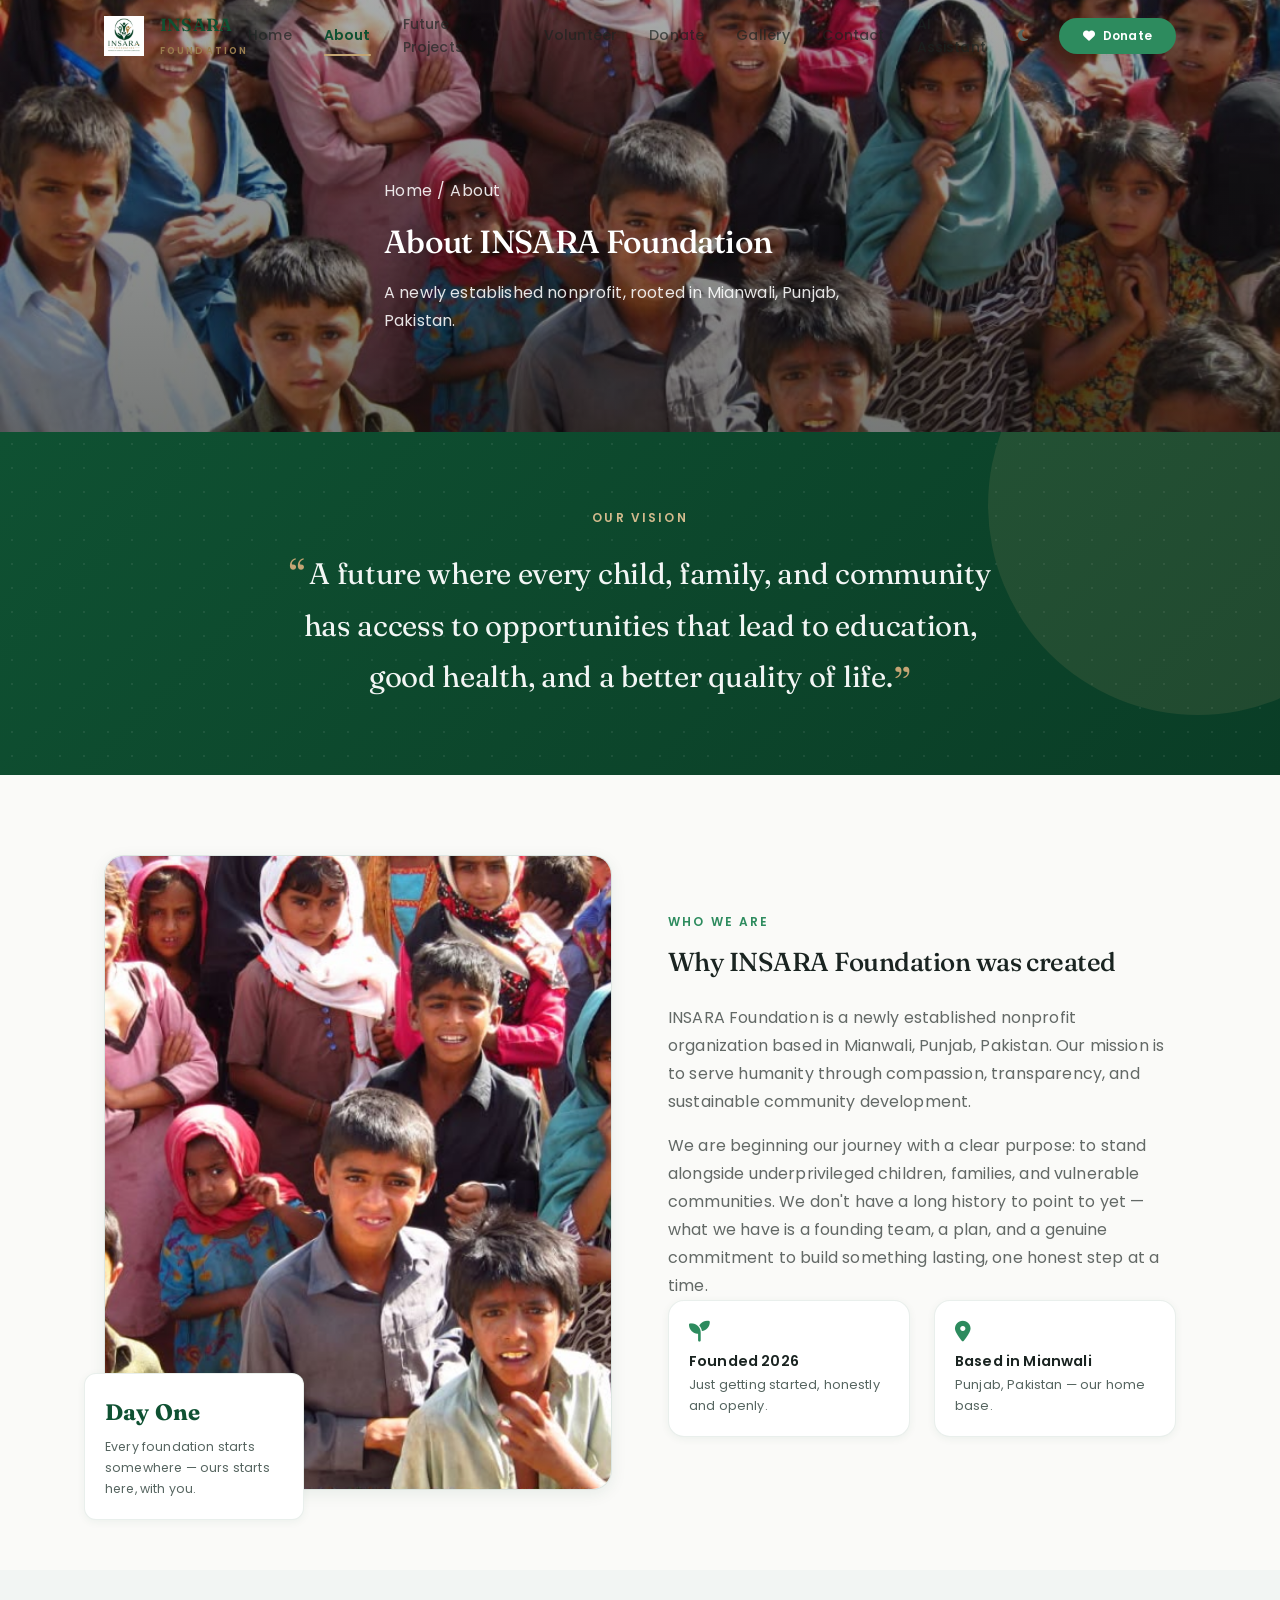
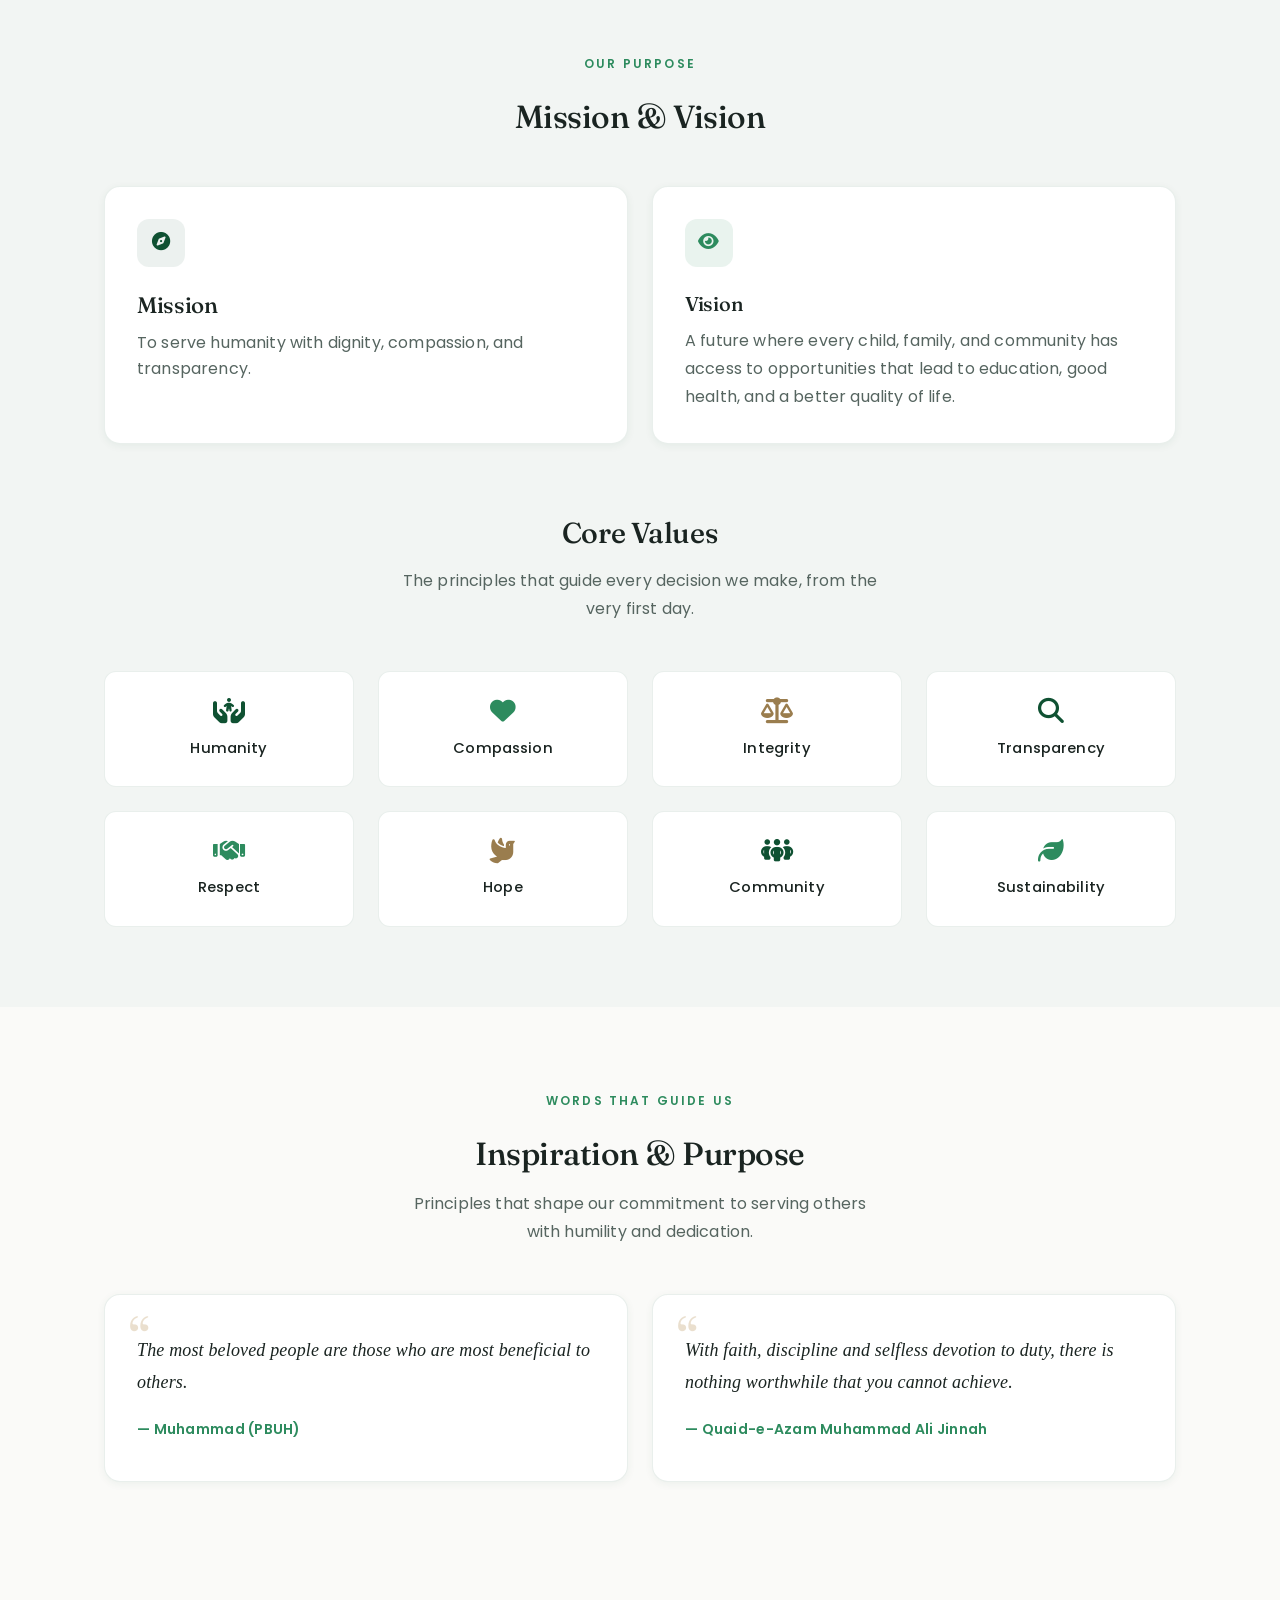
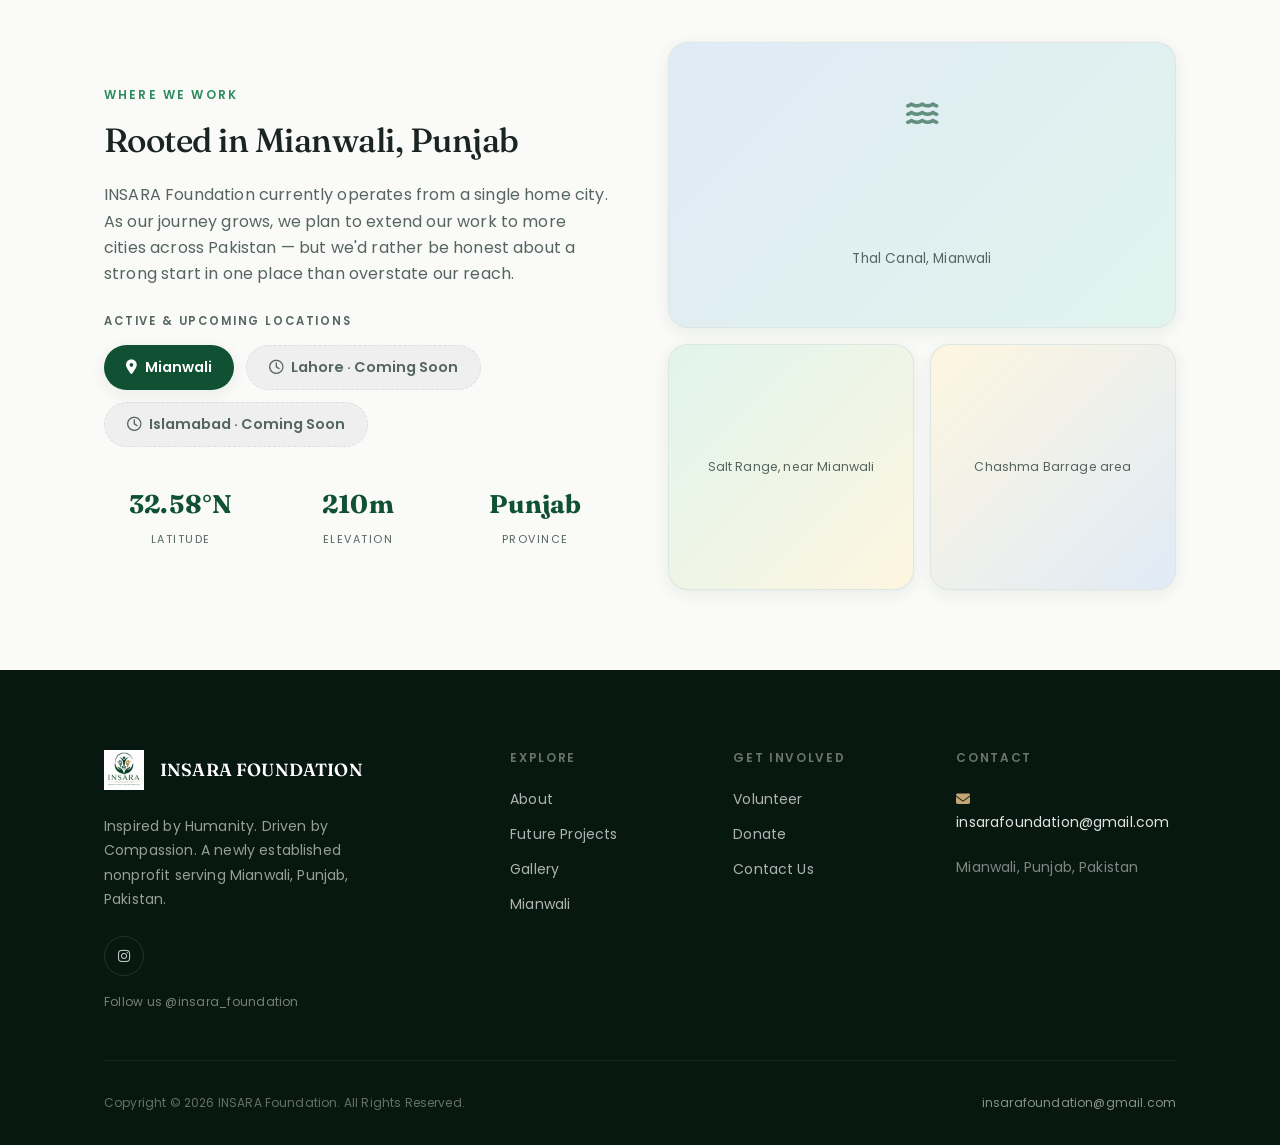
==== commit 8ca7295d: "ai asistant" ====
--- a/about.html
+++ b/about.html
@@ -37,6 +37,7 @@
         <a href="donate.html">Donate</a>
         <a href="gallery.html">Gallery</a>
         <a href="contact.html">Contact</a>
+      <a href="chatbot.html">AI Assistant</a>
     </nav>
     <div class="header-actions">
       <button class="icon-btn" id="dark-toggle" aria-label="Toggle dark mode"><i class="fa-solid fa-moon"></i></button>
@@ -44,17 +45,18 @@
       <button class="icon-btn menu-toggle" id="menu-toggle" aria-label="Open menu" aria-expanded="false"><i class="fa-solid fa-bars"></i></button>
     </div>
   </div>
-  <div class="mobile-nav" id="mobile-nav">
-      <a href="index.html">Home</a>
-      <a href="about.html">About</a>
-      <a href="projects.html">Future Projects</a>
-      <a href="volunteer.html">Volunteer</a>
-      <a href="donate.html">Donate</a>
-      <a href="gallery.html">Gallery</a>
-      <a href="contact.html">Contact</a>
-    <a href="donate.html" class="btn btn-secondary btn-block" style="margin-top:18px;"><i class="fa-solid fa-heart"></i> Donate</a>
-  </div>
 </header>
+<div class="mobile-nav" id="mobile-nav">
+    <a href="index.html">Home</a>
+    <a href="about.html">About</a>
+    <a href="projects.html">Future Projects</a>
+    <a href="volunteer.html">Volunteer</a>
+    <a href="donate.html">Donate</a>
+    <a href="gallery.html">Gallery</a>
+    <a href="contact.html">Contact</a>
+      <a href="chatbot.html">AI Assistant</a>
+  <a href="donate.html" class="btn btn-secondary btn-block" style="margin-top:18px;"><i class="fa-solid fa-heart"></i> Donate</a>
+</div>
 
 <section class="page-hero" style="background-image:url('images/about.jpg');">
   <div class="container page-hero-inner">
@@ -75,7 +77,7 @@
   <div class="container two-col">
     <div class="img-wrap reveal">
       <div class="img-frame img-round" style="aspect-ratio:4/5;">
-        <img loading="lazy" src="images/about.jpg" alt="Children in a Mianwali community, representing those INSARA Foundation hopes to support through education">
+        <img loading="lazy" src="images/children-group.jpg" alt="A group of children in Mianwali, representing the communities INSARA Foundation hopes to support">
       </div>
       <div class="floating-card">
         <strong>Day One</strong>
--- a/css/style.css
+++ b/css/style.css
@@ -230,11 +230,14 @@
 .menu-toggle{ display:none; }
 
 .mobile-nav{
-  display:none; position:fixed; inset:var(--header-h) 0 0 0; z-index:999;
+  display:none; position:fixed; top:var(--header-h); left:0; right:0; bottom:0; z-index:1001;
   background:#fff; padding:24px 20px; overflow-y:auto;
-}
+  -webkit-overflow-scrolling:touch;
+}
+.site-header.scrolled + .mobile-nav{ top:var(--header-h-scrolled); }
 body.dark .mobile-nav{ background:var(--color-bg-dark); }
 .mobile-nav.open{ display:block; }
+body.menu-open{ overflow:hidden; }
 .mobile-nav a{
   display:block; padding:15px 4px; border-bottom:1px solid var(--color-border);
   font-weight:500; font-size:var(--text-sm); color:var(--color-text-soft);
--- a/css/responsive.css
+++ b/css/responsive.css
@@ -5,6 +5,9 @@
 
 /* ---------- tablets & small laptops (<=1024px) ---------- */
 @media (max-width:1024px){
+  .main-nav{ gap:18px; }
+  .main-nav a{ font-size:.8rem; }
+  .header-actions .btn-secondary{ display:none; }
   .grid-4{ grid-template-columns:repeat(2,1fr); }
   .grid-3, .grid-focus{ grid-template-columns:repeat(2,1fr); }
   .footer-grid{ grid-template-columns:1fr 1fr; gap:32px; }
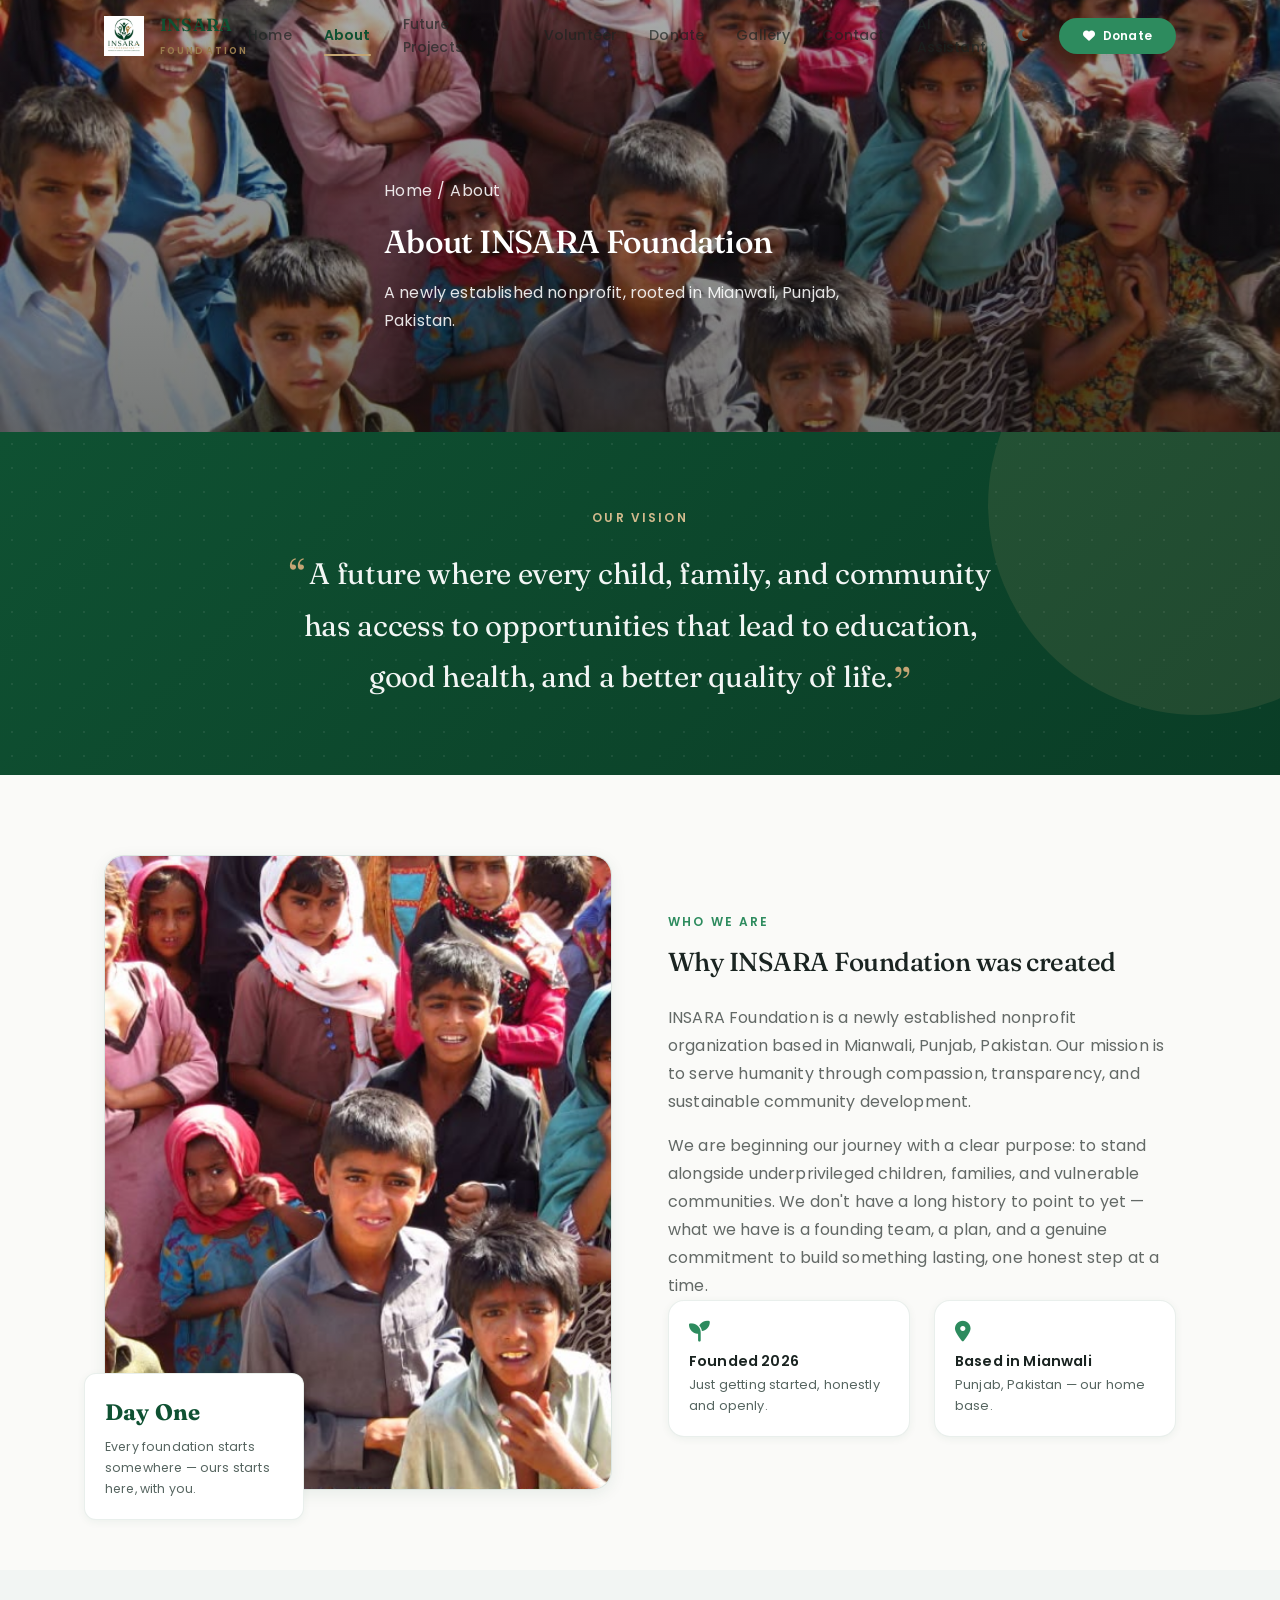
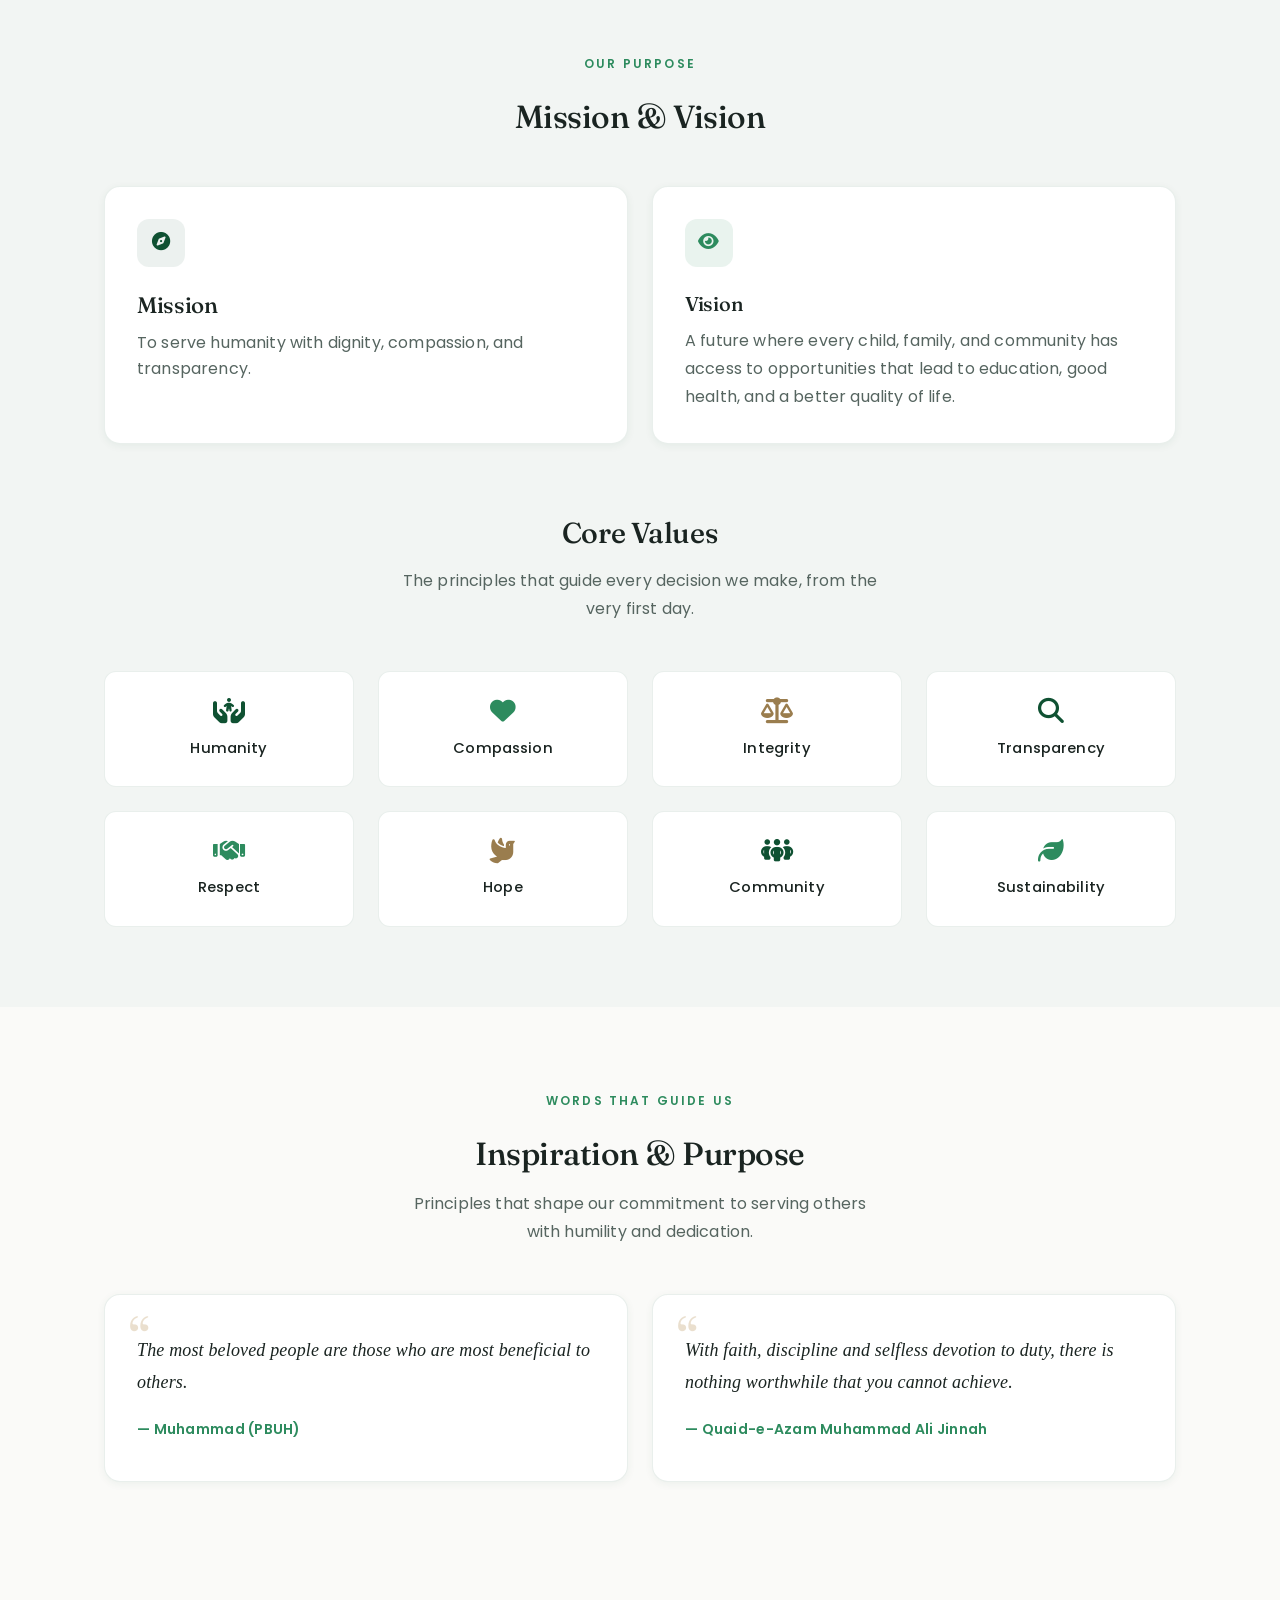
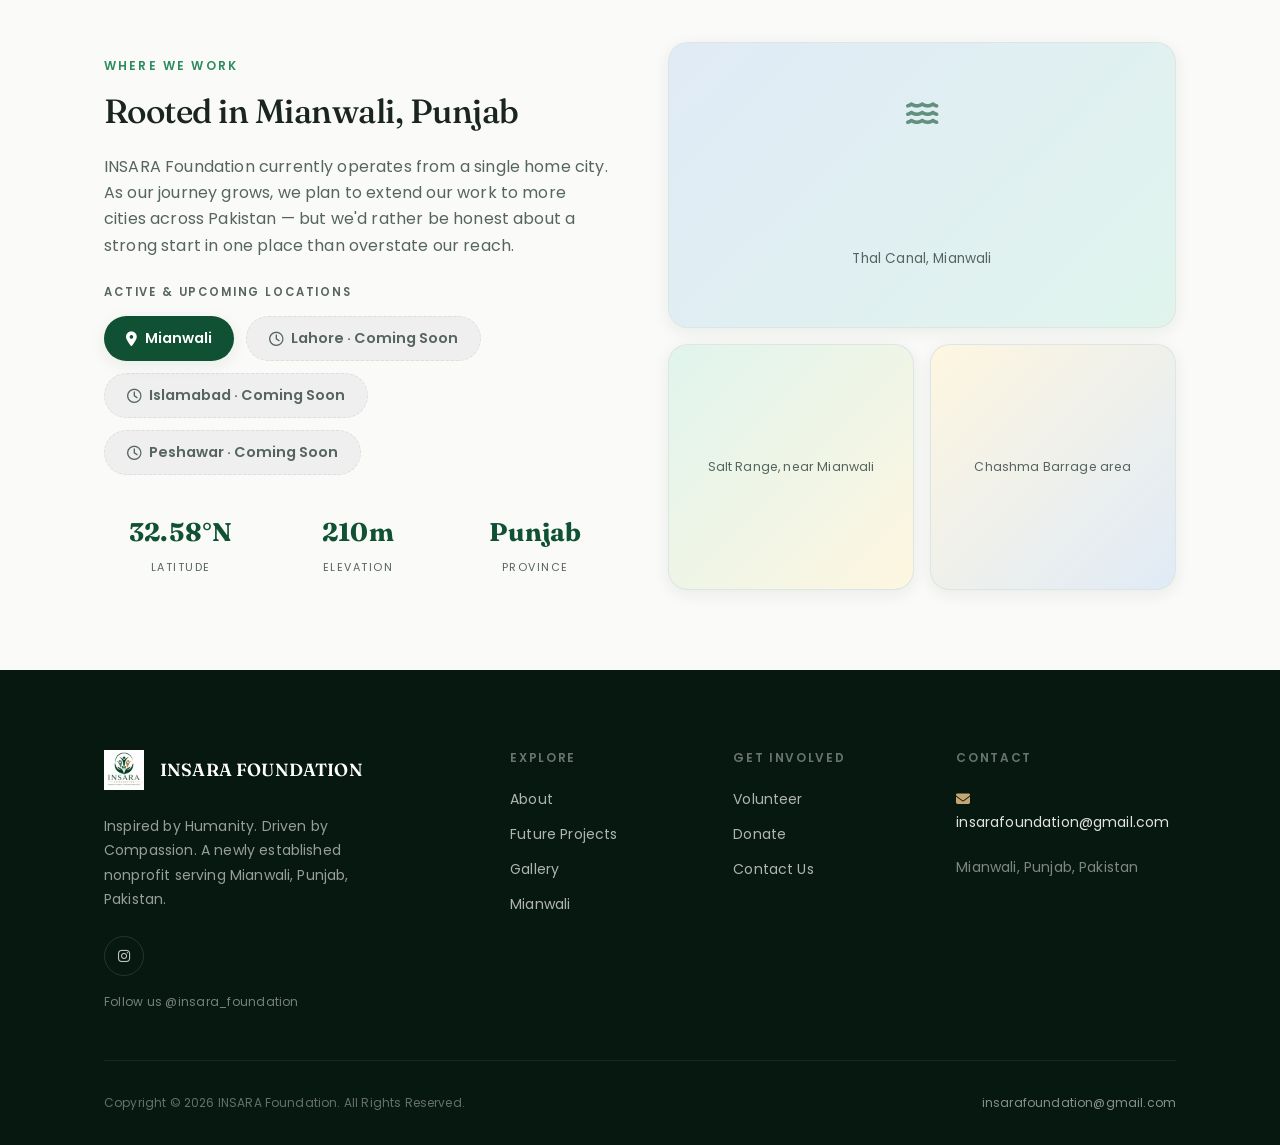
==== commit b1d4bbd9: "fixing" ====
--- a/about.html
+++ b/about.html
@@ -172,6 +172,7 @@
         <button class="city-chip active"><i class="fa-solid fa-location-dot"></i> Mianwali</button>
         <button class="city-chip disabled" disabled><i class="fa-regular fa-clock"></i> Lahore &middot; Coming Soon</button>
         <button class="city-chip disabled" disabled><i class="fa-regular fa-clock"></i> Islamabad &middot; Coming Soon</button>
+        <button class="city-chip disabled" disabled><i class="fa-regular fa-clock"></i> Peshawar &middot; Coming Soon</button>
       </div>
       <div class="grid grid-3">
         <div class="stat-mini"><strong>32.58&deg;N</strong><span>Latitude</span></div>
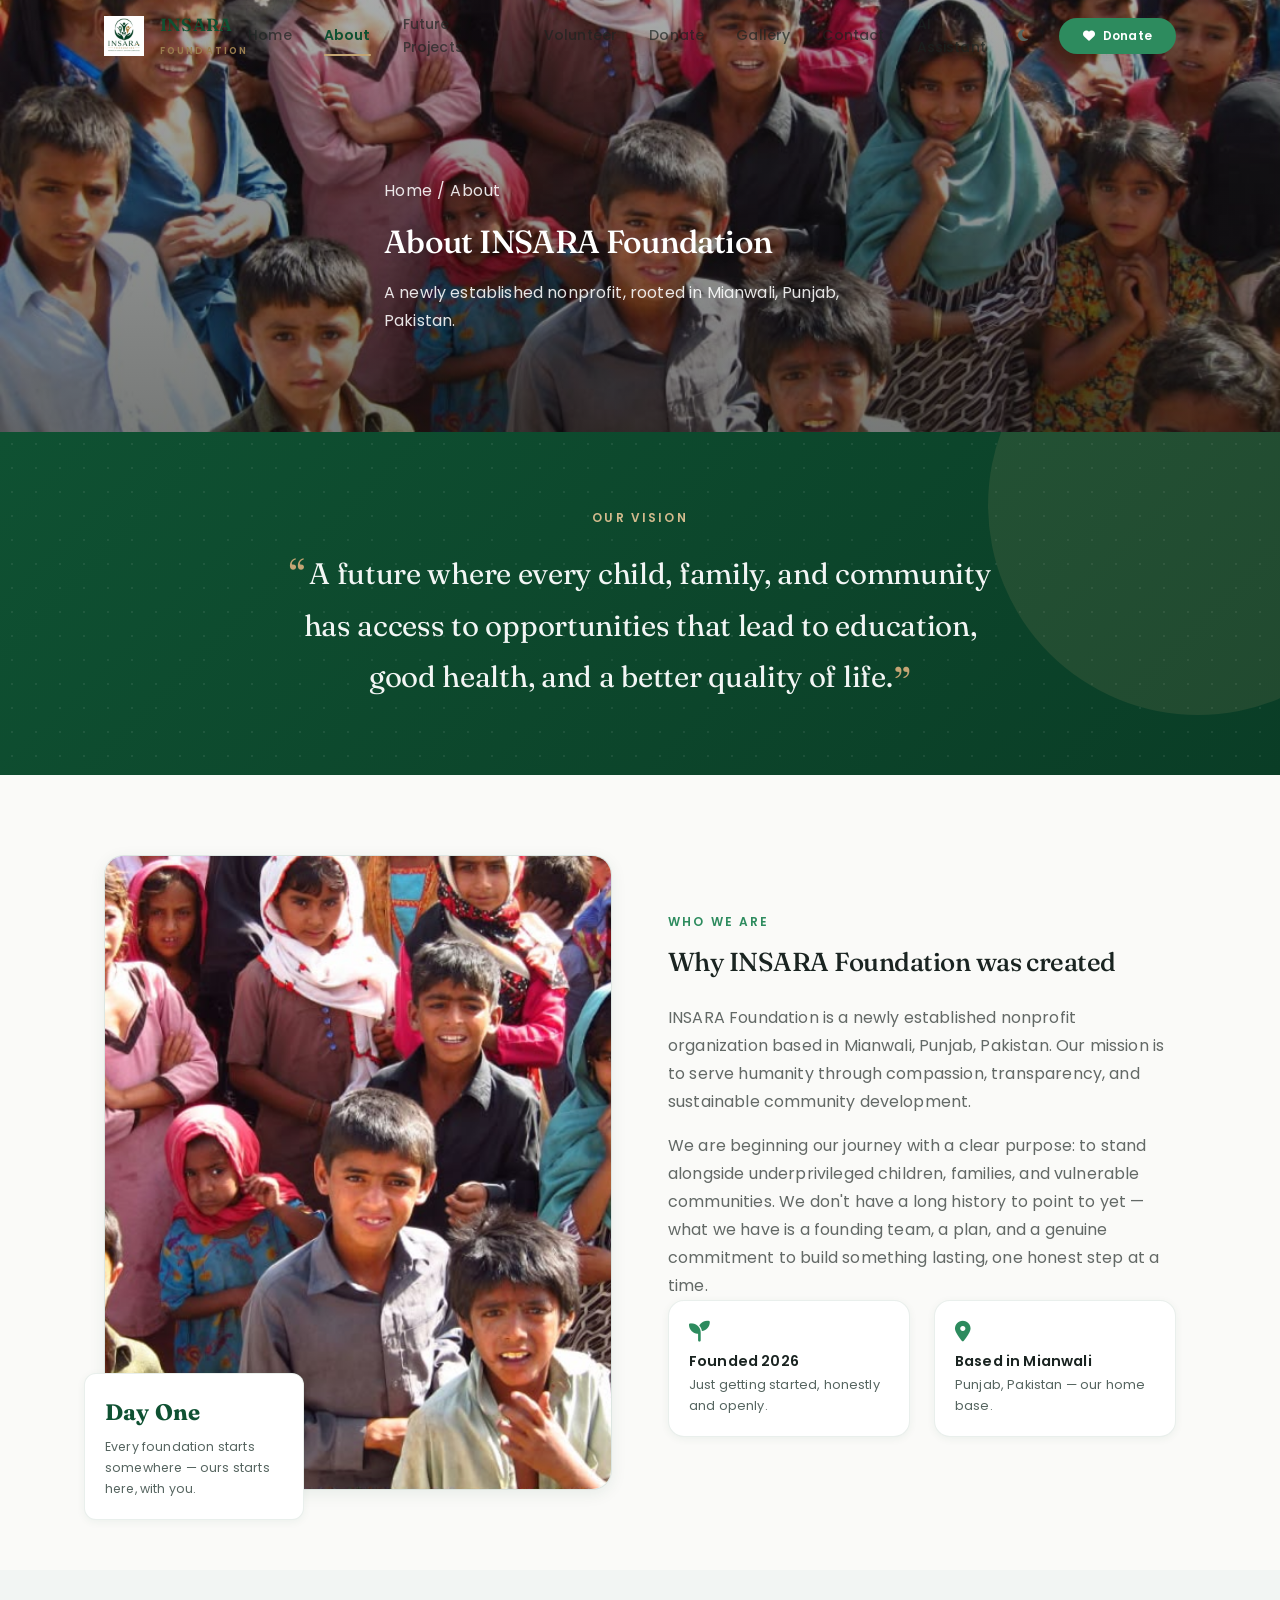
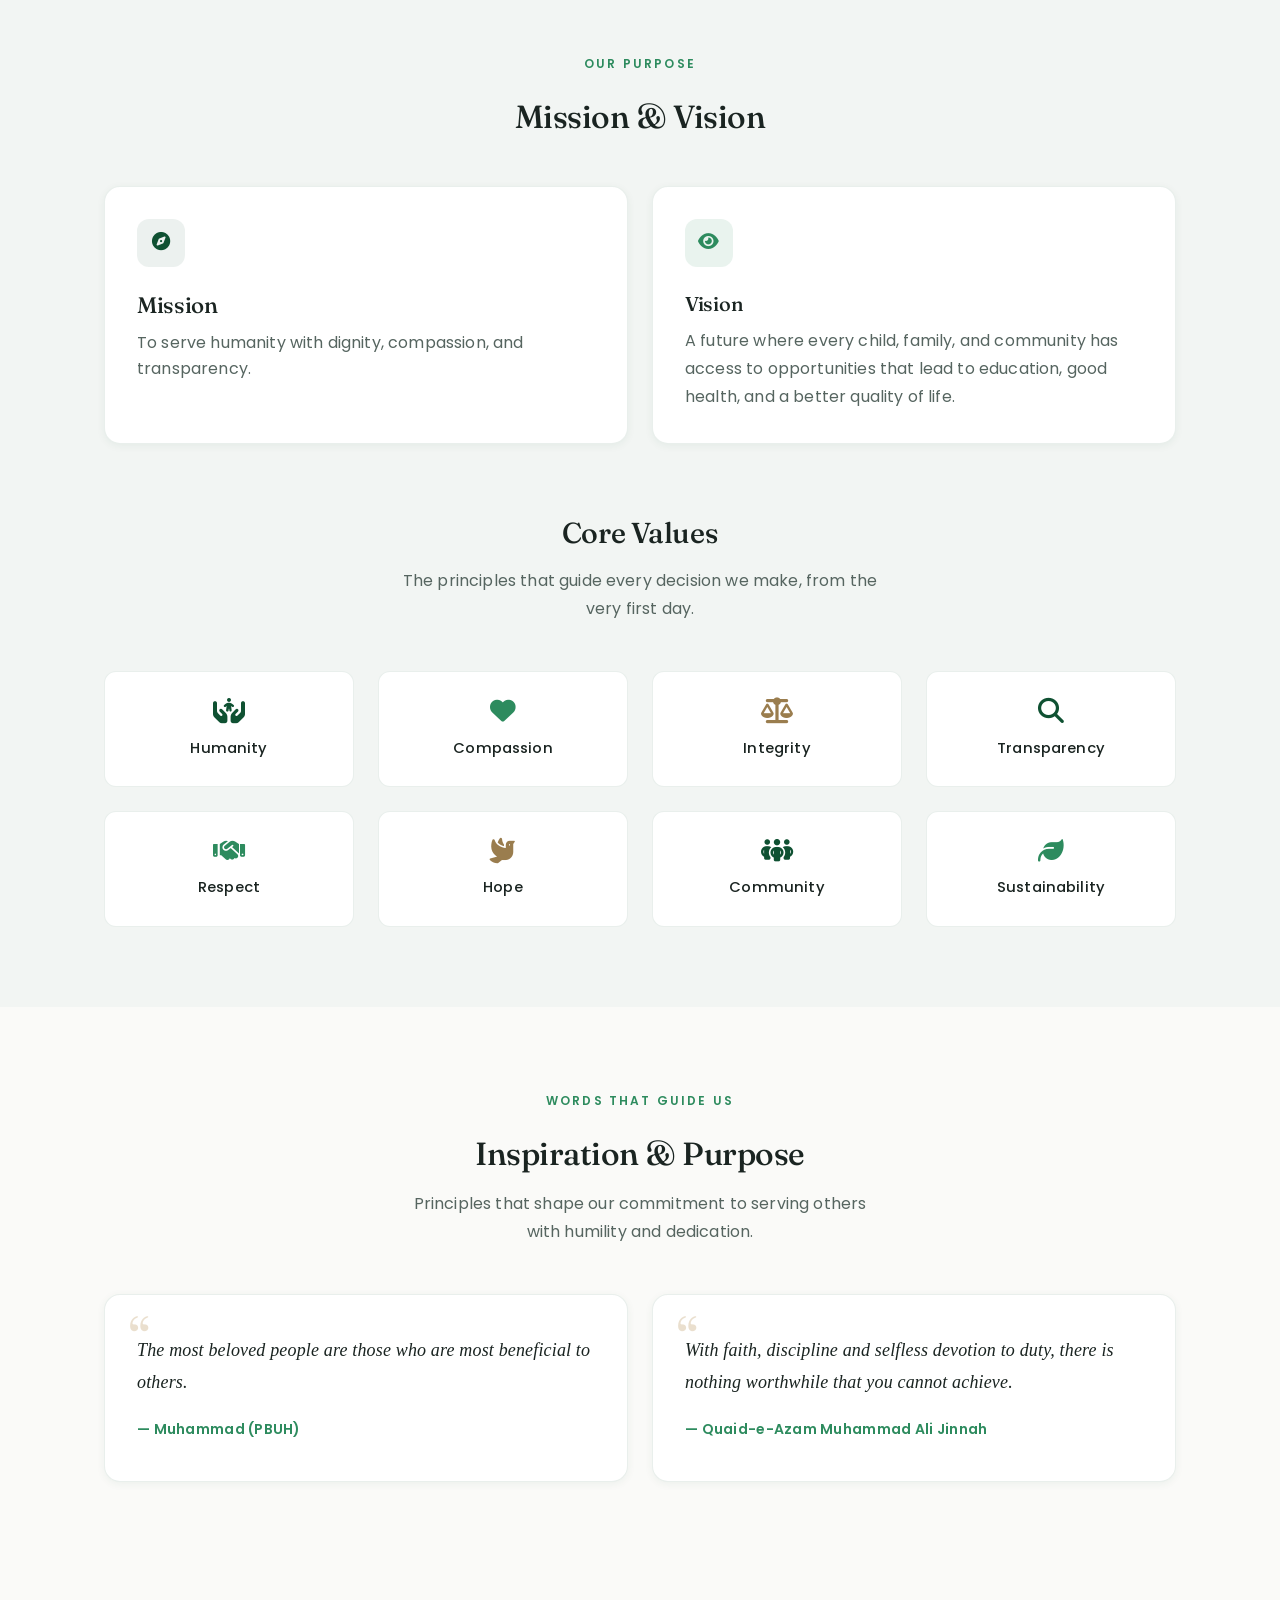
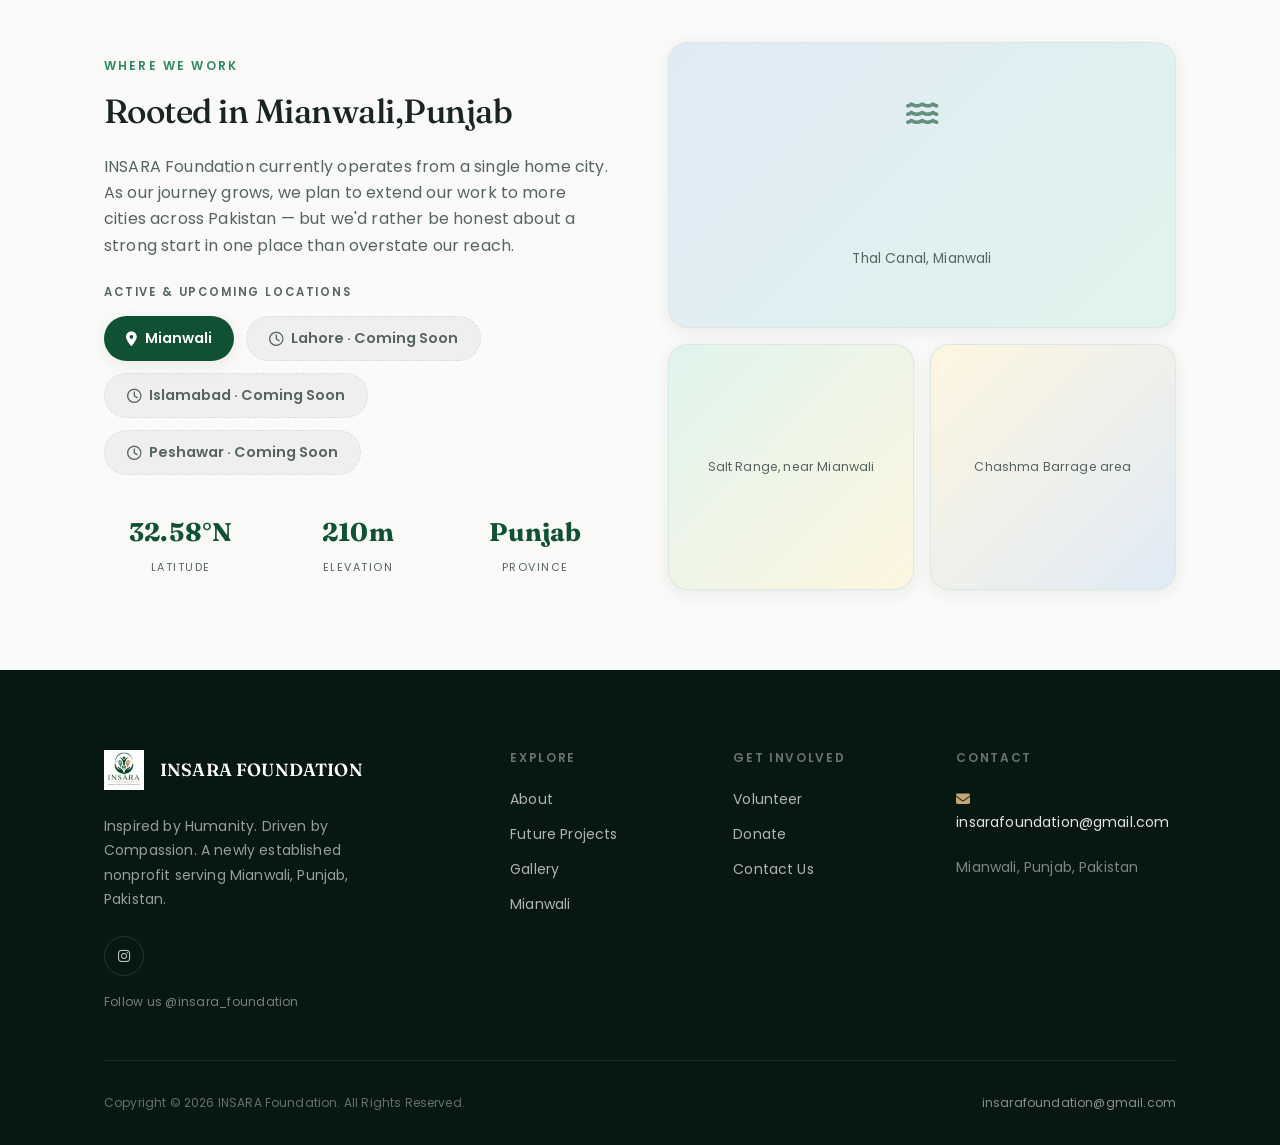
==== commit 08c60cc6: "fixing" ====
--- a/about.html
+++ b/about.html
@@ -165,7 +165,7 @@
   <div class="container two-col">
     <div class="reveal">
       <span class="eyebrow">Where We Work</span>
-      <h2 class="font-display" style="font-size:2.1rem;margin-bottom:20px;">Rooted in Mianwali, Punjab</h2>
+      <h2 class="font-display" style="font-size:2.1rem;margin-bottom:20px;">Rooted in Mianwali,Punjab</h2>
       <p style="color:var(--color-text-muted);margin-bottom:24px;">INSARA Foundation currently operates from a single home city. As our journey grows, we plan to extend our work to more cities across Pakistan &mdash; but we'd rather be honest about a strong start in one place than overstate our reach.</p>
       <p style="font-size:.72rem;text-transform:uppercase;letter-spacing:.16em;color:var(--color-text-muted);font-weight:600;margin-bottom:14px;">Active &amp; Upcoming Locations</p>
       <div style="display:flex;flex-wrap:wrap;gap:12px;margin-bottom:36px;">
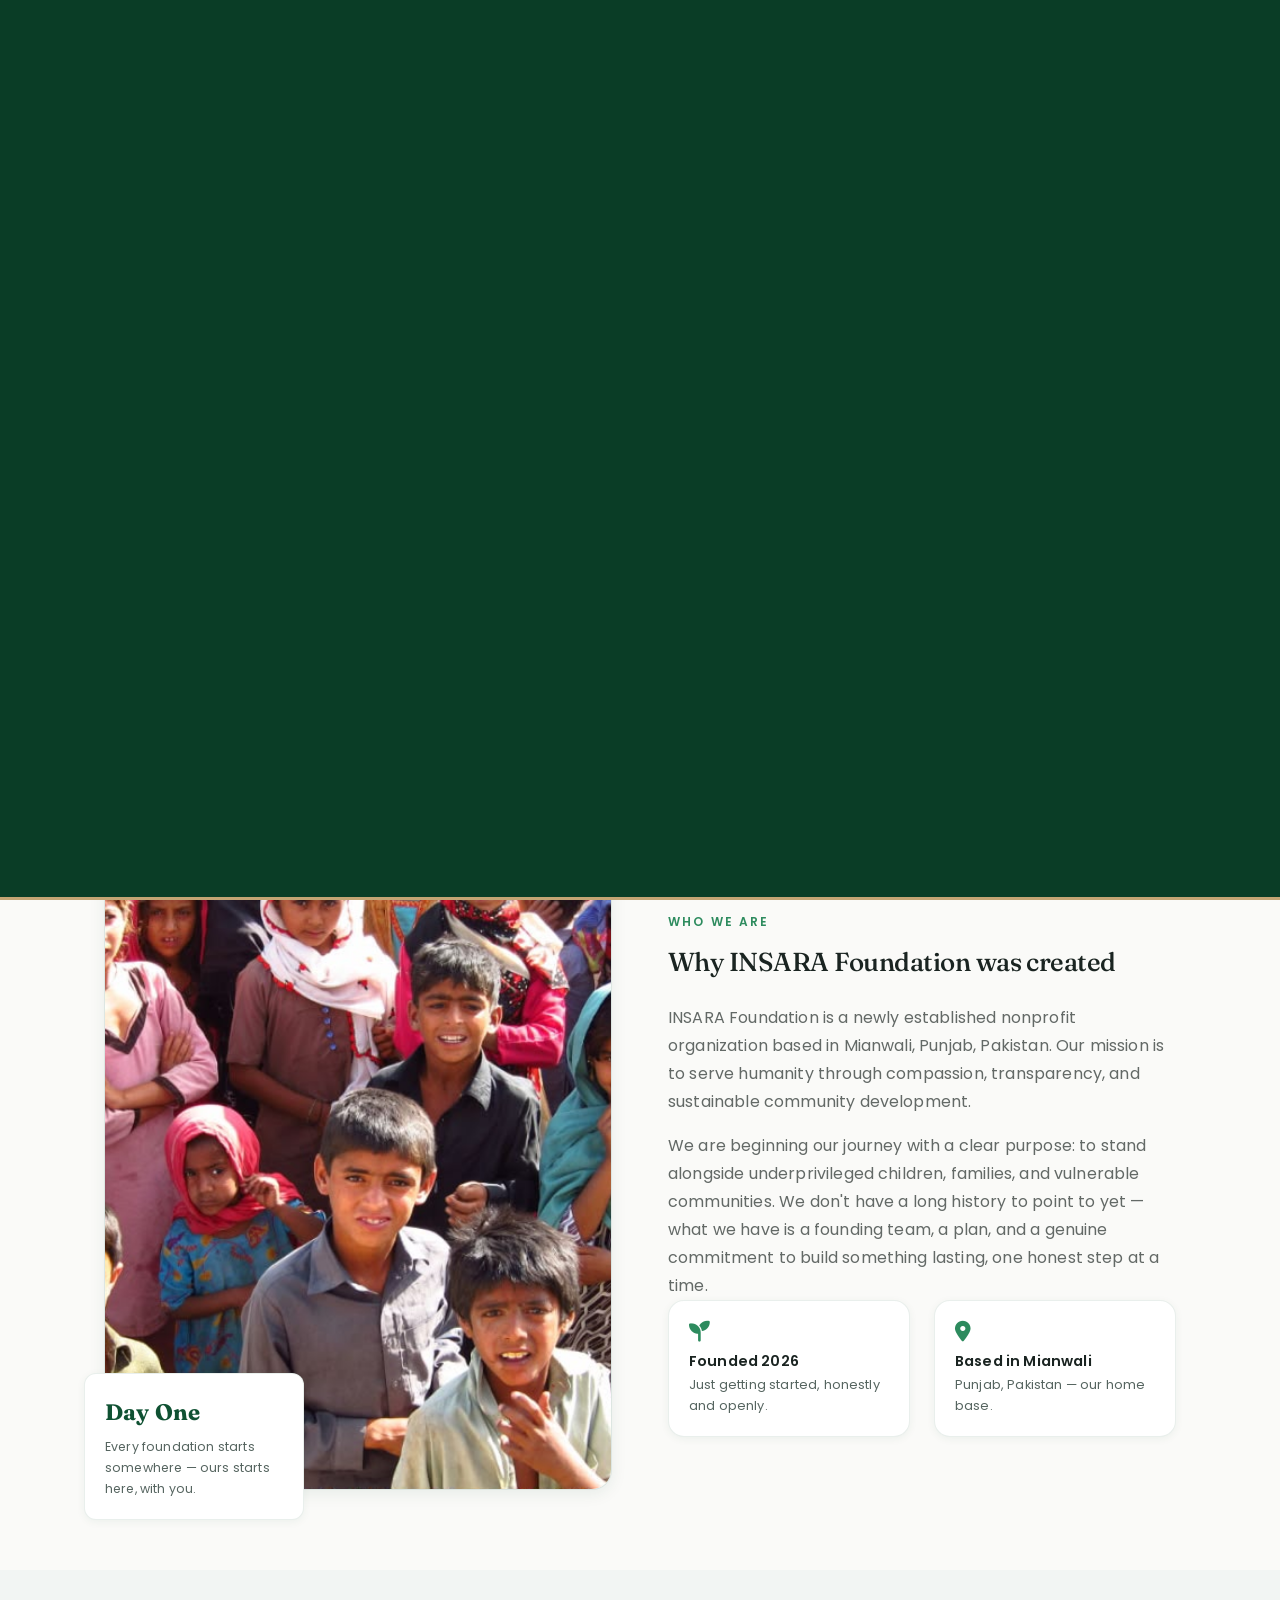
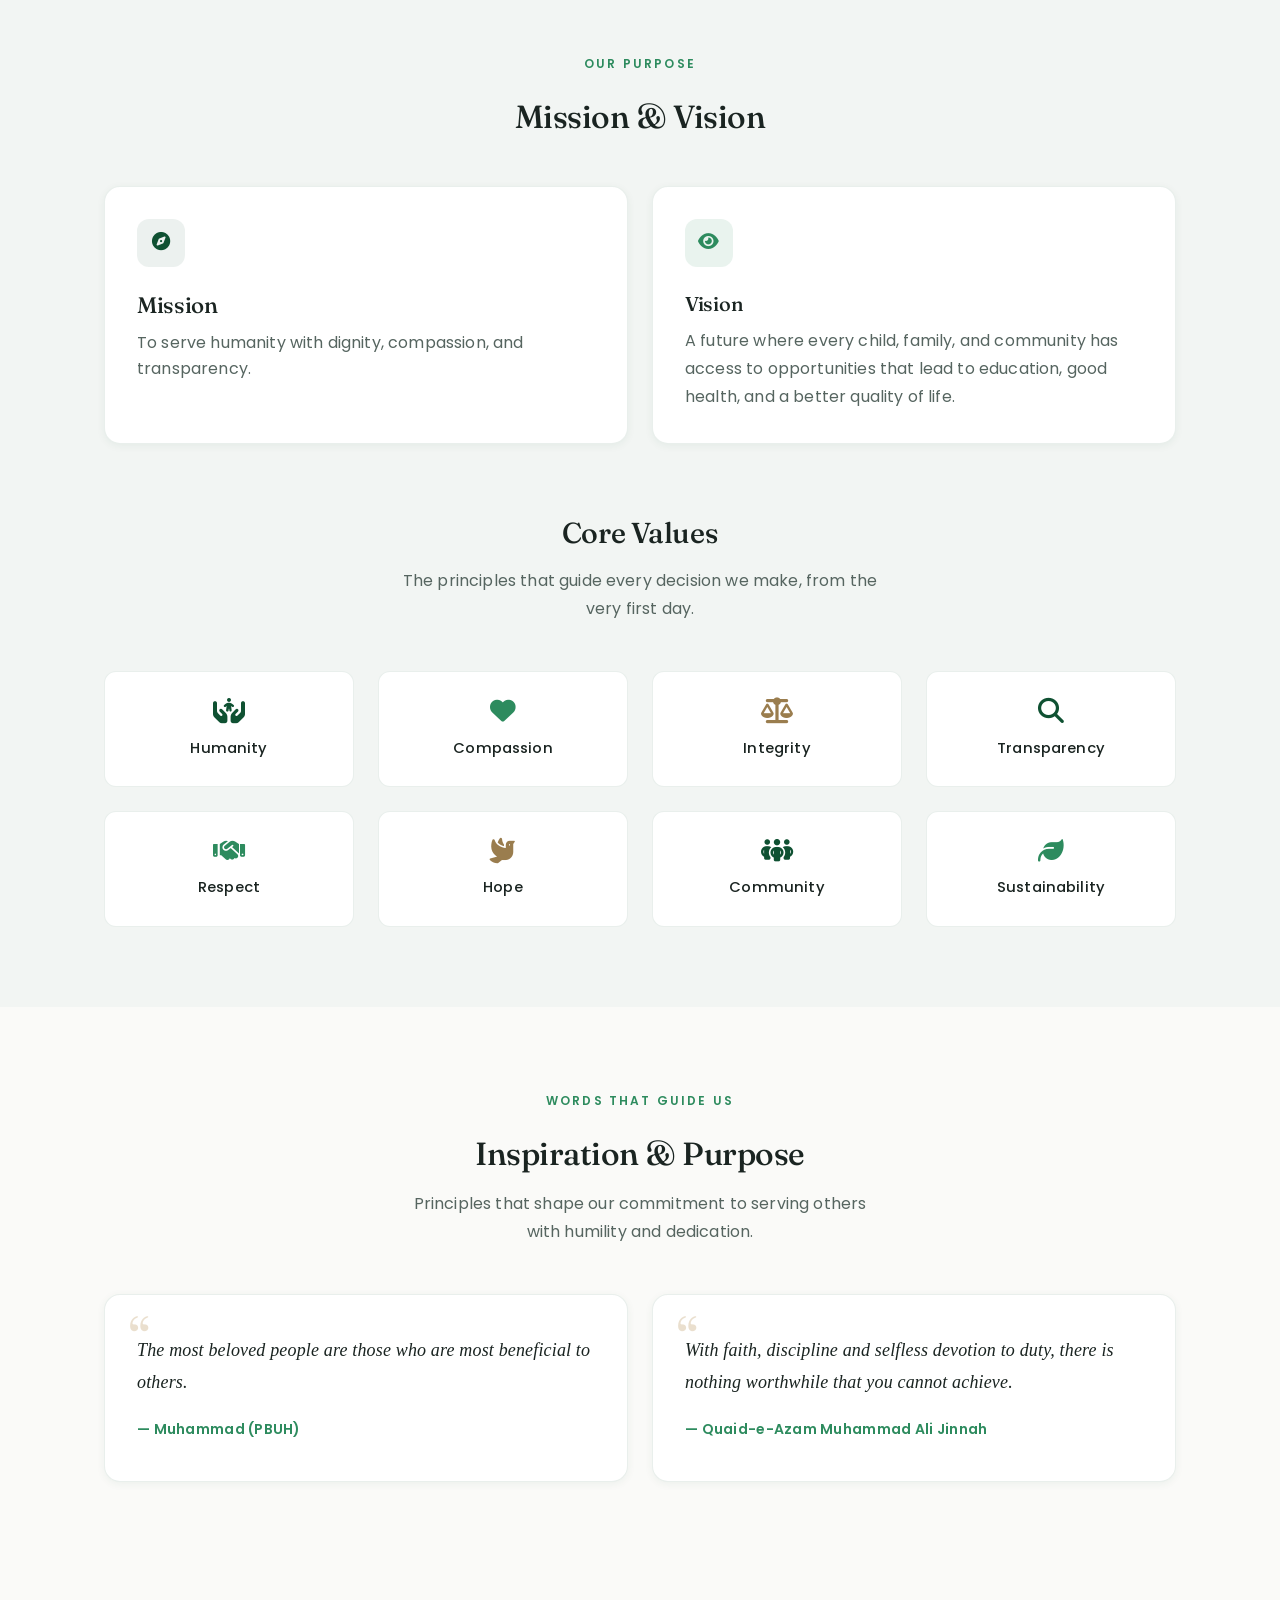
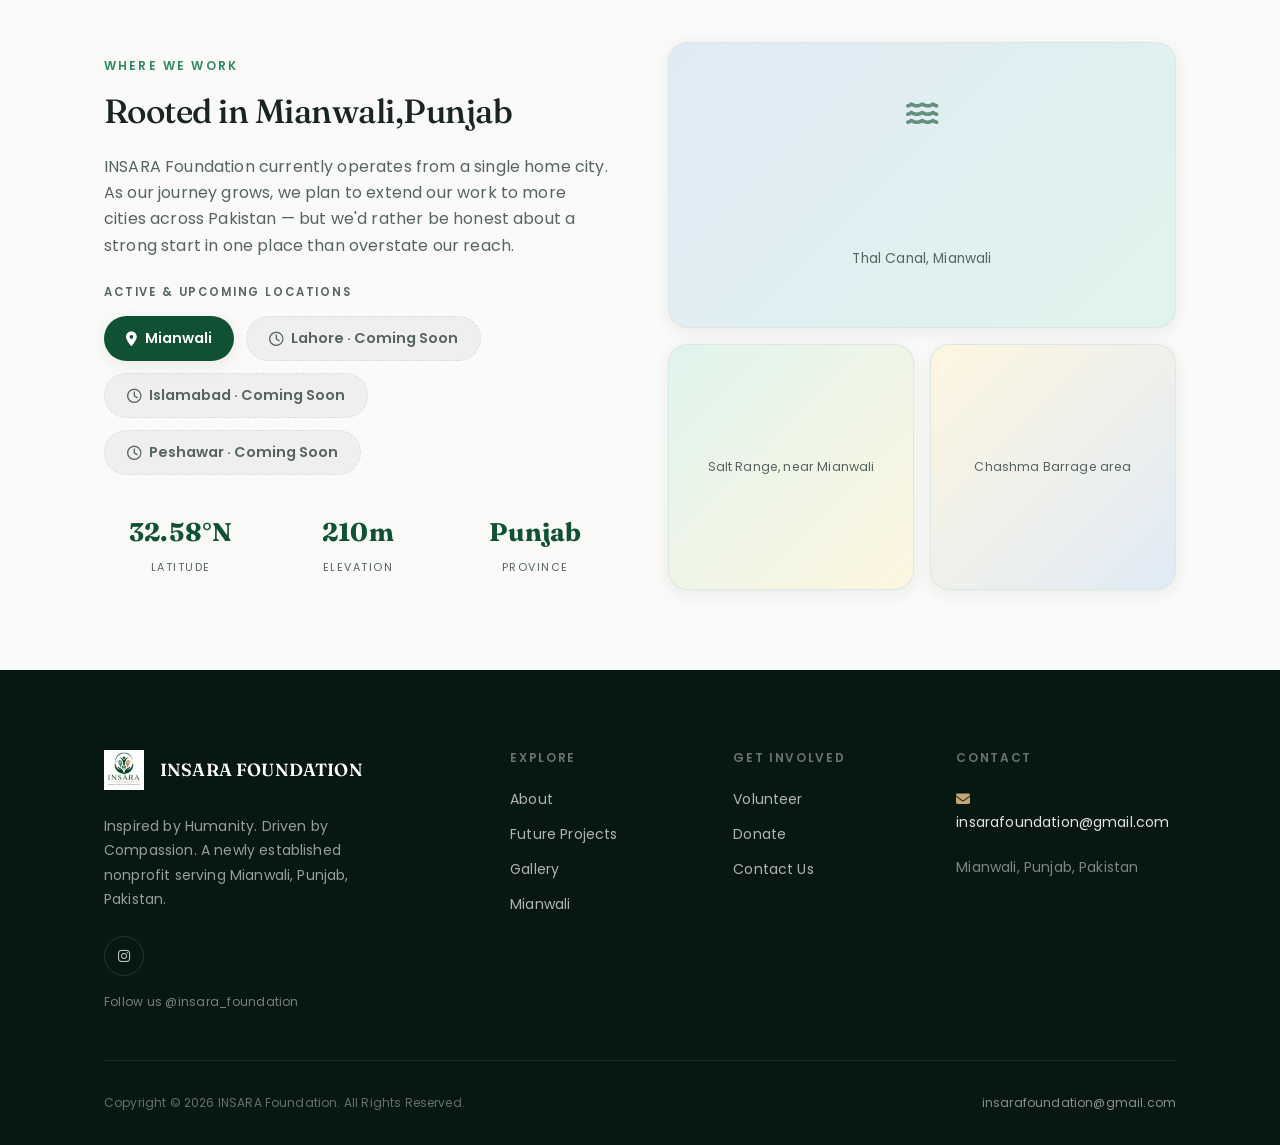
==== commit 9b21a58d: "animation" ====
--- a/about.html
+++ b/about.html
@@ -18,6 +18,16 @@
 <link rel="stylesheet" href="css/style.css">
 <link rel="stylesheet" href="css/responsive.css">
 <link rel="stylesheet" href="https://cdnjs.cloudflare.com/ajax/libs/font-awesome/6.5.1/css/all.min.css">
+<script>
+  (function () {
+    try {
+      var reduced = matchMedia('(prefers-reduced-motion: reduce)').matches;
+      var seen = sessionStorage.getItem('insara-intro');
+      var force = /[?&]intro=1/.test(location.search);
+      if (force || (!reduced && !seen)) document.documentElement.classList.add('ins-on');
+    } catch (e) {}
+  })();
+</script>
 </head>
 <body>
 <header class="site-header" id="site-header">
--- a/css/style.css
+++ b/css/style.css
@@ -122,6 +122,30 @@
   color:var(--color-text-dark);
 }
 
+/* INSARA welcome intro */
+html.ins-on{overflow:hidden}
+html.ins-on body{visibility:hidden}
+html.ins-reveal body{visibility:visible}
+.ins-intro{position:fixed;inset:0;z-index:9999;display:grid;place-items:center;overflow:hidden;background:#0A3D26;color:#FAFAF8;visibility:visible}
+.ins-door{position:absolute;inset:0 50% 0 0;background:#0A3D26;will-change:transform;transition:transform 780ms cubic-bezier(.76,0,.24,1)}
+.ins-door--right{inset:0 0 0 50%}
+.ins-intro.leave .ins-door--left{transform:translateX(-101%)}
+.ins-intro.leave .ins-door--right{transform:translateX(101%)}
+.ins-stage{position:relative;z-index:1;display:grid;justify-items:center;gap:14px;padding:24px;text-align:center;transition:opacity 240ms ease-out}
+.ins-intro.leave .ins-stage{opacity:0}
+.ins-mark{width:clamp(90px,20vmin,140px);height:auto;animation:ins-mark-in 900ms cubic-bezier(.2,.8,.2,1) both}
+.ins-word{font:600 clamp(2rem,8vmin,3.4rem)/1.1 var(--font-display);letter-spacing:.18em;padding-left:.18em;animation:ins-rise-in 600ms 350ms both}
+.ins-sub{font-size:.78rem;font-weight:600;letter-spacing:.45em;text-transform:uppercase;color:#D4BB8E;padding-left:.45em;animation:ins-rise-in 600ms 550ms both}
+.ins-tagline{font:italic 1.1rem/1.5 var(--font-display);color:#D4BB8E;animation:ins-rise-in 600ms 800ms both}
+.ins-meta{font-size:.7rem;letter-spacing:.2em;text-transform:uppercase;color:rgba(237,242,239,.7);animation:ins-rise-in 600ms 1s both}
+.ins-progress{position:absolute;z-index:2;bottom:0;left:0;right:0;height:3px;background:#C4A574;transform:scaleX(0);transform-origin:left;animation:ins-progress 3s ease-out both}
+.ins-skip{position:absolute;z-index:3;right:max(18px,env(safe-area-inset-right));bottom:max(20px,env(safe-area-inset-bottom));padding:10px 18px;border:1px solid rgba(212,187,142,.65);border-radius:999px;background:rgba(10,61,38,.8);color:#fff;font:600 .8rem var(--font-body);cursor:pointer}
+.ins-intro.leave .ins-skip{opacity:0;pointer-events:none}
+@keyframes ins-rise-in{from{opacity:0;transform:translateY(12px)}to{opacity:1;transform:none}}
+@keyframes ins-mark-in{from{opacity:0;transform:scale(.75)}to{opacity:1;transform:scale(1)}}
+@keyframes ins-progress{to{transform:scaleX(1)}}
+@media(prefers-reduced-motion:reduce){html.ins-on{overflow:auto}html.ins-on body{visibility:visible}.ins-intro{display:none!important}}
+
 .container{ max-width:var(--container); margin-inline:auto; padding-inline:var(--space-3); }
 .section{ padding:var(--space-10) 0; }
 .section-compact{ padding:var(--space-8) 0; }
@@ -218,6 +242,12 @@
 .main-nav a.active{ color:var(--color-primary); font-weight:600; }
 body.dark .main-nav a.active{ color:var(--color-accent-light); }
 
+/* Keep the navigation legible while the transparent header sits over a hero image. */
+.site-header:not(.scrolled) .main-nav a{ color:rgba(255,255,255,.9); }
+.site-header:not(.scrolled) .main-nav a:hover,
+.site-header:not(.scrolled) .main-nav a.active{ color:var(--color-accent-light); }
+.site-header:not(.scrolled) .main-nav a::after{ background:var(--color-accent-light); }
+
 .header-actions{ display:flex; align-items:center; gap:var(--space-2); }
 .icon-btn{
   height:40px; width:40px; border-radius:50%; display:grid; place-items:center;
@@ -226,6 +256,13 @@
 }
 .icon-btn:hover{ border-color:var(--color-secondary); color:var(--color-secondary); background:rgba(45,139,94,.06); }
 body.dark .icon-btn{ border-color:var(--color-border-dark); color:#D1D5DB; }
+.site-header:not(.scrolled) .icon-btn{
+  border-color:rgba(255,255,255,.55); color:#fff; background:rgba(10,22,18,.2);
+}
+.site-header:not(.scrolled) .icon-btn:hover{
+  border-color:var(--color-accent-light); color:var(--color-accent-light);
+  background:rgba(255,255,255,.12);
+}
 
 .menu-toggle{ display:none; }
 
